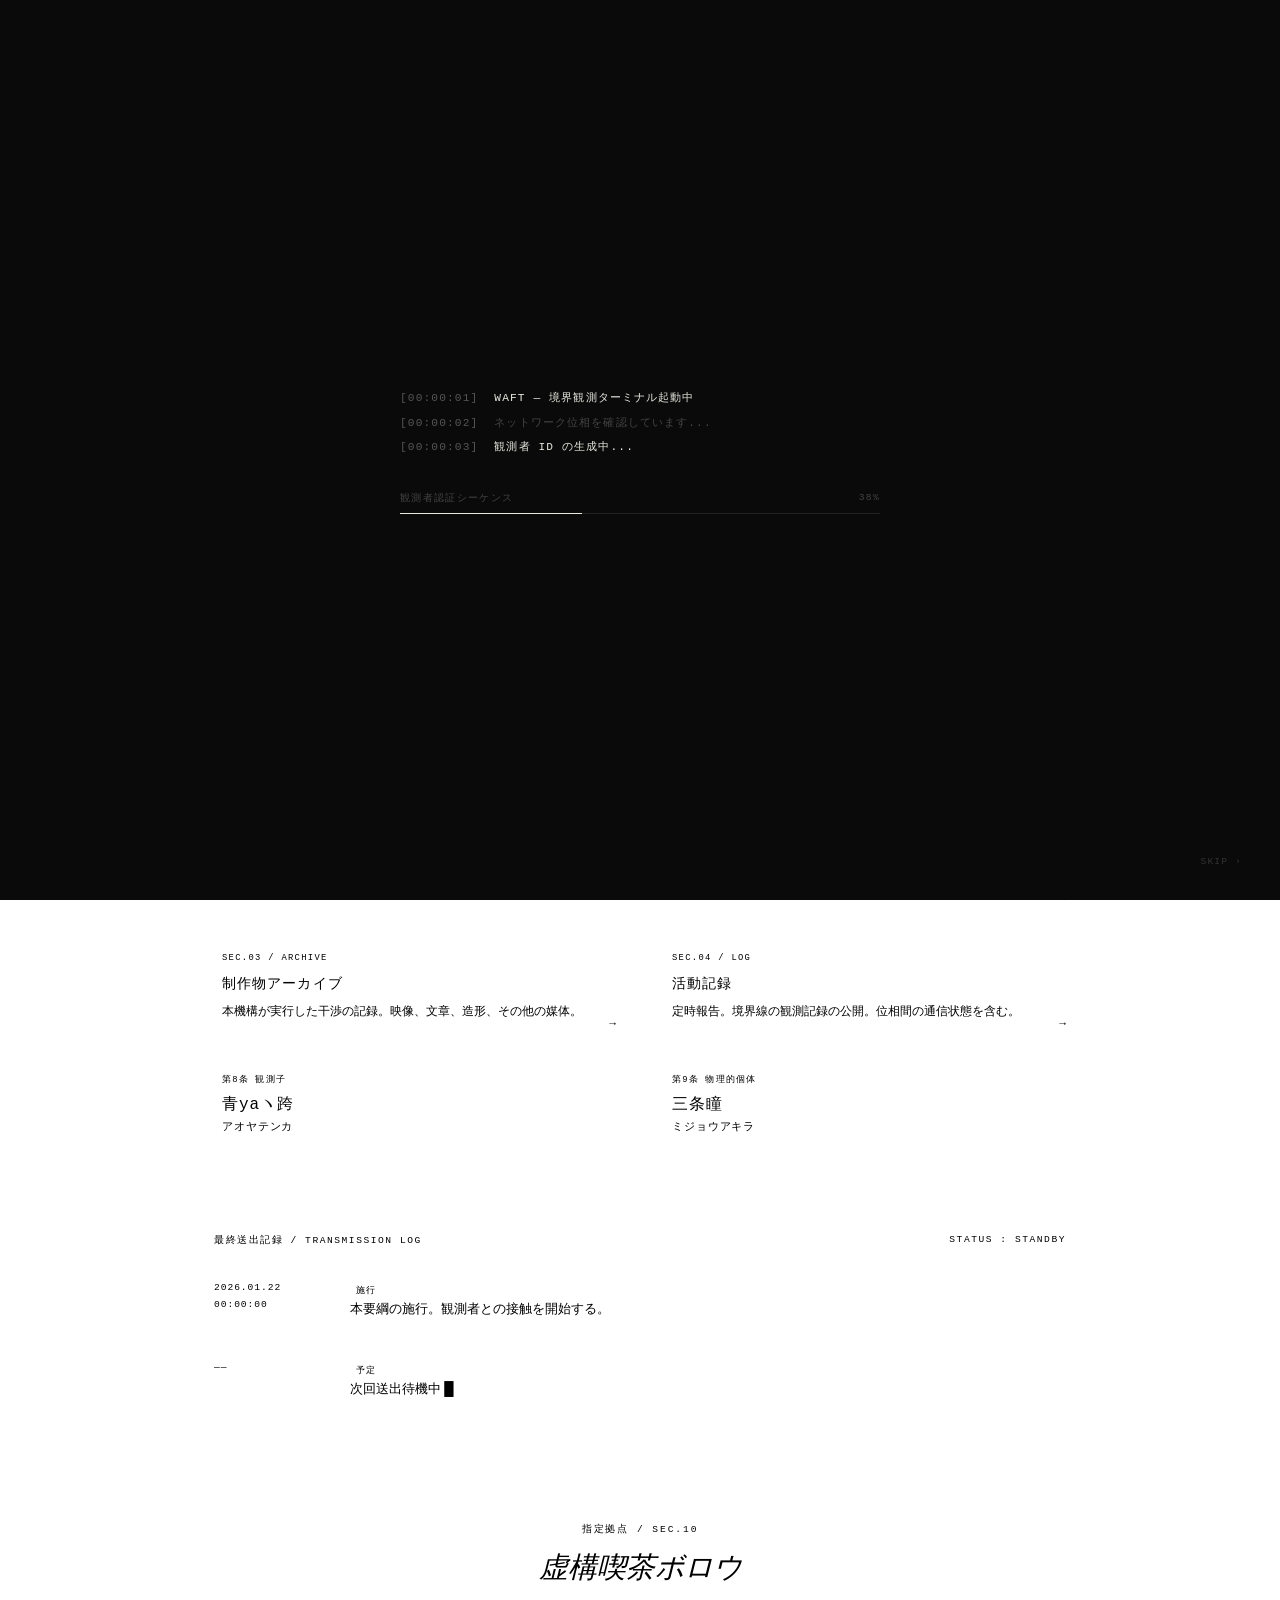
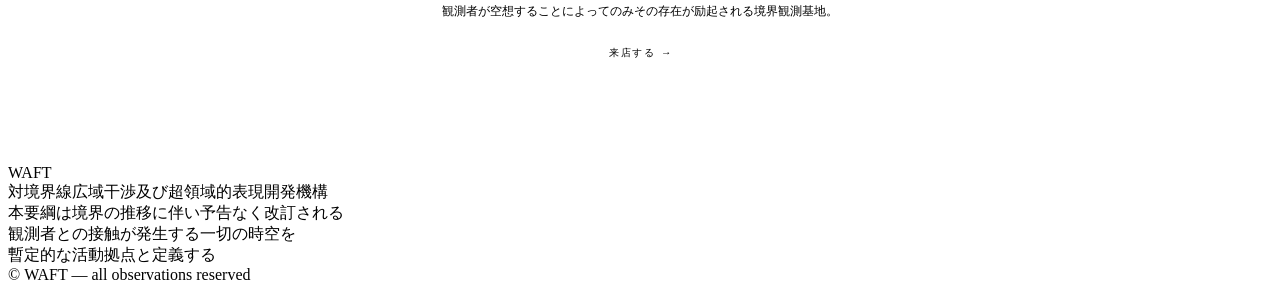
==== index.html @ 42cf24f8 "Add files via upload" ====
<!DOCTYPE html>
<html lang="ja">
<head>
  <meta charset="UTF-8" />
  <meta name="viewport" content="width=device-width, initial-scale=1.0" />
  <title>WAFT — 対境界線広域干渉及び超領域的表現開発機構</title>
  <meta name="description" content="対境界線広域干渉及び超領域的表現開発機構。現実と虚構の境界線における干渉と揺動。" />
  <link rel="stylesheet" href="css/style.css" />
  <style>
    /* ─── ACCESS OVERLAY ─── */
    #access-overlay {
      position: fixed;
      inset: 0;
      background: #0a0a0a;
      z-index: 10000;
      display: flex;
      flex-direction: column;
      align-items: center;
      justify-content: center;
      transition: opacity 0.8s cubic-bezier(0.4,0,0.2,1);
    }

    #access-overlay.out {
      opacity: 0;
      pointer-events: none;
    }

    .access-log {
      font-family: 'Share Tech Mono', monospace;
      font-size: 0.7rem;
      color: #e8e8e0;
      letter-spacing: 0.1em;
      line-height: 2.2;
      width: min(480px, 90vw);
      opacity: 0;
      transition: opacity 0.4s;
    }

    .access-log.visible { opacity: 1; }

    .access-log-line {
      display: flex;
      gap: 1rem;
      opacity: 0;
      transform: translateY(4px);
      transition: opacity 0.3s, transform 0.3s;
    }

    .access-log-line.show {
      opacity: 1;
      transform: translateY(0);
    }

    .log-prefix { color: #555; flex-shrink: 0; }
    .log-blue { color: #0000FF; }
    .log-red { color: #FF0000; }
    .log-dim { color: #444; }

    .access-bar-wrap {
      width: min(480px, 90vw);
      margin-top: 2rem;
      opacity: 0;
      transition: opacity 0.4s;
    }

    .access-bar-wrap.visible { opacity: 1; }

    .access-bar-label {
      font-family: 'Share Tech Mono', monospace;
      font-size: 0.6rem;
      color: #444;
      letter-spacing: 0.14em;
      margin-bottom: 0.5rem;
      display: flex;
      justify-content: space-between;
    }

    .access-bar-track {
      height: 1px;
      background: #222;
      position: relative;
      overflow: hidden;
    }

    .access-bar-fill {
      height: 100%;
      background: #e8e8e0;
      width: 0%;
      transition: width 0.1s linear;
    }

    .access-skip {
      position: absolute;
      bottom: 2rem;
      right: 2rem;
      font-family: 'Share Tech Mono', monospace;
      font-size: 0.6rem;
      color: #333;
      letter-spacing: 0.12em;
      cursor: pointer;
      border: none;
      background: none;
      transition: color 0.3s;
    }
    .access-skip:hover { color: #888; }

    /* ─── HERO ─── */
    .hero {
      padding: 6rem 2rem 4rem;
      max-width: 900px;
      margin: 0 auto;
    }

    .hero-eyebrow {
      font-family: 'Share Tech Mono', monospace;
      font-size: 0.6rem;
      letter-spacing: 0.2em;
      color: var(--ink-faint);
      text-transform: uppercase;
      margin-bottom: 2.5rem;
      display: flex;
      align-items: center;
      gap: 1rem;
    }

    .hero-eyebrow::before {
      content: '';
      display: inline-block;
      width: 2rem;
      height: 0.5px;
      background: var(--ink-faint);
    }

    .hero-title {
      font-family: 'Share Tech Mono', monospace;
      font-size: clamp(1.4rem, 4vw, 2.6rem);
      font-weight: 400;
      letter-spacing: 0.04em;
      line-height: 1.3;
      margin-bottom: 0.5rem;
    }

    .hero-title-en {
      font-family: 'IM Fell English', serif;
      font-size: clamp(0.8rem, 2vw, 1.1rem);
      color: var(--ink-muted);
      letter-spacing: 0.06em;
      margin-bottom: 3rem;
      font-style: italic;
    }

    .hero-desc {
      font-size: 0.9rem;
      color: var(--ink-muted);
      max-width: 520px;
      line-height: 2;
      border-left: 0.5px solid var(--border-strong);
      padding-left: 1.5rem;
      margin-bottom: 3rem;
    }

    .hero-meta {
      display: flex;
      gap: 3rem;
      flex-wrap: wrap;
    }

    .hero-meta-item {
      font-family: 'Share Tech Mono', monospace;
      font-size: 0.6rem;
      letter-spacing: 0.12em;
      color: var(--ink-faint);
      line-height: 2;
    }

    .hero-meta-item span {
      display: block;
      color: var(--ink);
      font-size: 0.75rem;
    }

    /* ─── OBSERVER COUNT ─── */
    .observer-line {
      font-family: 'Share Tech Mono', monospace;
      font-size: 0.65rem;
      color: var(--ink-faint);
      letter-spacing: 0.1em;
      margin-top: 2rem;
      height: 1.4em;
    }

    /* ─── SECTIONS ─── */
    .main-sections {
      max-width: 900px;
      margin: 0 auto;
      padding: 0 2rem 4rem;
    }

    .article-grid {
      display: grid;
      grid-template-columns: 1fr 1fr;
      gap: 0;
      border: 0.5px solid var(--border);
    }

    .article-item {
      padding: 1.75rem 2rem;
      border-right: 0.5px solid var(--border);
      border-bottom: 0.5px solid var(--border);
      text-decoration: none;
      color: inherit;
      display: block;
      transition: background var(--transition);
      position: relative;
      overflow: hidden;
    }

    .article-item:nth-child(2n) { border-right: none; }
    .article-item:nth-last-child(-n+2) { border-bottom: none; }

    .article-item::before {
      content: '';
      position: absolute;
      inset: 0;
      background: var(--ink);
      opacity: 0;
      transition: opacity var(--transition);
    }

    .article-item:hover::before { opacity: 0.03; }

    .article-item-id {
      font-family: 'Share Tech Mono', monospace;
      font-size: 0.55rem;
      color: var(--ink-faint);
      letter-spacing: 0.15em;
      margin-bottom: 0.75rem;
    }

    .article-item-title {
      font-family: 'Share Tech Mono', monospace;
      font-size: 0.85rem;
      letter-spacing: 0.08em;
      margin-bottom: 0.5rem;
    }

    .article-item-desc {
      font-size: 0.75rem;
      color: var(--ink-muted);
      line-height: 1.7;
    }

    .article-item-arrow {
      position: absolute;
      bottom: 1.25rem;
      right: 1.5rem;
      font-family: 'Share Tech Mono', monospace;
      font-size: 0.7rem;
      color: var(--ink-faint);
      transition: transform var(--transition), color var(--transition);
    }

    .article-item:hover .article-item-arrow {
      transform: translateX(4px);
      color: var(--ink);
    }

    /* ─── MEMBERS STRIP ─── */
    .members-strip {
      border: 0.5px solid var(--border);
      border-top: none;
      display: grid;
      grid-template-columns: 1fr 1fr;
    }

    .member-cell {
      padding: 1.5rem 2rem;
      text-decoration: none;
      color: inherit;
      display: block;
      transition: background var(--transition);
      position: relative;
    }

    .member-cell:first-child {
      border-right: 0.5px solid var(--border);
    }

    .member-cell:hover { background: rgba(0,0,0,0.02); }

    .member-role {
      font-family: 'Share Tech Mono', monospace;
      font-size: 0.55rem;
      letter-spacing: 0.14em;
      color: var(--ink-faint);
      margin-bottom: 0.5rem;
    }

    .member-name {
      font-family: 'Share Tech Mono', monospace;
      font-size: 1rem;
      letter-spacing: 0.06em;
      margin-bottom: 0.25rem;
    }

    .member-name.aoya { color: var(--aoya); }
    .member-name.misjo { color: var(--misjo); }

    .member-name-yomi {
      font-size: 0.7rem;
      color: var(--ink-muted);
      font-family: 'Share Tech Mono', monospace;
      letter-spacing: 0.08em;
    }

    /* ─── TRANSMISSION LOG ─── */
    .transmission {
      margin-top: 4rem;
      border: 0.5px solid var(--border);
    }

    .transmission-header {
      padding: 0.75rem 1.5rem;
      border-bottom: 0.5px solid var(--border);
      font-family: 'Share Tech Mono', monospace;
      font-size: 0.6rem;
      letter-spacing: 0.16em;
      color: var(--ink-faint);
      display: flex;
      justify-content: space-between;
    }

    .transmission-entry {
      padding: 1.25rem 1.5rem;
      border-bottom: 0.5px solid var(--border);
      display: grid;
      grid-template-columns: 7rem 1fr;
      gap: 1.5rem;
      align-items: start;
      text-decoration: none;
      color: inherit;
      transition: background var(--transition);
    }

    .transmission-entry:last-child { border-bottom: none; }
    .transmission-entry:hover { background: rgba(0,0,0,0.02); }

    .trans-date {
      font-family: 'Share Tech Mono', monospace;
      font-size: 0.6rem;
      color: var(--ink-faint);
      letter-spacing: 0.1em;
      line-height: 1.8;
    }

    .trans-title {
      font-size: 0.82rem;
      line-height: 1.6;
      font-weight: 400;
    }

    .trans-tag {
      display: inline-block;
      font-family: 'Share Tech Mono', monospace;
      font-size: 0.55rem;
      border: 0.5px solid var(--border-strong);
      padding: 1px 6px;
      letter-spacing: 0.1em;
      color: var(--ink-muted);
      margin-right: 0.5rem;
    }

    /* ─── BOREAU LINK ─── */
    .borrow-banner {
      margin-top: 4rem;
      border: 0.5px solid var(--border);
      padding: 2.5rem 2rem;
      text-align: center;
      text-decoration: none;
      color: inherit;
      display: block;
      position: relative;
      overflow: hidden;
      transition: border-color var(--transition);
    }

    .borrow-banner:hover {
      border-color: var(--border-strong);
    }

    .borrow-banner::before {
      content: '';
      position: absolute;
      inset: 0;
      background: var(--ink);
      opacity: 0;
      transition: opacity var(--transition);
    }

    .borrow-banner:hover::before { opacity: 0.02; }

    .borrow-label {
      font-family: 'Share Tech Mono', monospace;
      font-size: 0.6rem;
      letter-spacing: 0.2em;
      color: var(--ink-faint);
      margin-bottom: 0.75rem;
    }

    .borrow-title {
      font-family: 'IM Fell English', serif;
      font-size: 1.8rem;
      font-style: italic;
      margin-bottom: 0.75rem;
    }

    .borrow-desc {
      font-size: 0.78rem;
      color: var(--ink-muted);
      max-width: 400px;
      margin: 0 auto;
      line-height: 1.8;
    }

    .borrow-enter {
      margin-top: 1.5rem;
      font-family: 'Share Tech Mono', monospace;
      font-size: 0.65rem;
      letter-spacing: 0.14em;
      color: var(--ink-muted);
    }

    @media (max-width: 600px) {
      .article-grid { grid-template-columns: 1fr; }
      .article-item:nth-child(2n) { border-right: 0.5px solid var(--border); }
      .article-item:nth-last-child(-n+2) { border-bottom: 0.5px solid var(--border); }
      .article-item:last-child { border-bottom: none; }
      .members-strip { grid-template-columns: 1fr; }
      .member-cell:first-child { border-right: none; border-bottom: 0.5px solid var(--border); }
      .transmission-entry { grid-template-columns: 1fr; gap: 0.25rem; }
      .hero { padding: 5rem 1rem 3rem; }
      .main-sections { padding: 0 1rem 3rem; }
    }
  </style>
</head>
<body>

  <!-- ─── ACCESS OVERLAY ─── -->
  <div id="access-overlay">
    <div class="access-log" id="access-log">
      <!-- JS で行を追加 -->
    </div>
    <div class="access-bar-wrap" id="access-bar-wrap">
      <div class="access-bar-label">
        <span>観測者認証シーケンス</span>
        <span id="access-pct">0%</span>
      </div>
      <div class="access-bar-track">
        <div class="access-bar-fill" id="access-bar-fill"></div>
      </div>
    </div>
    <button class="access-skip" id="access-skip">SKIP ›</button>
  </div>

  <!-- ─── NAVIGATION ─── -->
  <nav id="site-nav">
    <a href="index.html" class="nav-wordmark">WAFT</a>
    <ul class="nav-links">
      <li><a href="about.html">About</a></li>
      <li><a href="members.html">Members</a></li>
      <li><a href="archive.html">Archive</a></li>
      <li><a href="log.html">Log</a></li>
      <li><a href="contact.html">Contact</a></li>
    </ul>
  </nav>

  <!-- ─── PAGE CONTENT ─── -->
  <div class="page-content">

    <!-- HERO -->
    <section class="hero">
      <div class="hero-eyebrow fade-up">
        文書番号 WAFT-PUBLIC-001 &nbsp;／&nbsp; 施行：2026.01.22
      </div>
      <h1 class="hero-title glitch fade-up" data-text="対境界線広域干渉及び">
        対境界線広域干渉及び<br>超領域的表現開発機構
      </h1>
      <p class="hero-title-en fade-up">
        Waft — Widefield Aberrant Friction Theoretical Institute
      </p>
      <p class="hero-desc fade-up">
        現実と虚構、生と死、自と他のあらゆる「境界線」を、断絶ではなく接触面として定義する。
        本機構は観測者との間に相互認識を成立させ、
        その存在継続を支援することを目的とする。
      </p>
      <div class="hero-meta fade-up">
        <div class="hero-meta-item">
          組織形態<span>概念的枠組み</span>
        </div>
        <div class="hero-meta-item">
          活動拠点<span>偏在的 / 非固定</span>
        </div>
        <div class="hero-meta-item">
          観測者の定義<span>本機構に触れ、認識的変容を起こした知的存在</span>
        </div>
      </div>
      <div class="observer-line fade-up" id="observer-line">
        ——
      </div>
    </section>

    <!-- MAIN SECTIONS -->
    <div class="main-sections">
      <div class="sec-label fade-up">干渉領域</div>

      <div class="article-grid fade-up">
        <a href="about.html" class="article-item">
          <div class="article-item-id">SEC.01 / ABOUT</div>
          <div class="article-item-title">機構について</div>
          <div class="article-item-desc">存在定義、運営綱領、活動理念。機構が何者であるかを記述する。</div>
          <div class="article-item-arrow">→</div>
        </a>
        <a href="members.html" class="article-item">
          <div class="article-item-id">SEC.02 / MEMBERS</div>
          <div class="article-item-title">構成存在</div>
          <div class="article-item-desc">観測子 青yaヽ跨 及び 三条瞳 の記録と職掌。</div>
          <div class="article-item-arrow">→</div>
        </a>
        <a href="archive.html" class="article-item">
          <div class="article-item-id">SEC.03 / ARCHIVE</div>
          <div class="article-item-title">制作物アーカイブ</div>
          <div class="article-item-desc">本機構が実行した干渉の記録。映像、文章、造形、その他の媒体。</div>
          <div class="article-item-arrow">→</div>
        </a>
        <a href="log.html" class="article-item">
          <div class="article-item-id">SEC.04 / LOG</div>
          <div class="article-item-title">活動記録</div>
          <div class="article-item-desc">定時報告。境界線の観測記録の公開。位相間の通信状態を含む。</div>
          <div class="article-item-arrow">→</div>
        </a>
      </div>

      <!-- MEMBERS STRIP -->
      <div class="members-strip fade-up">
        <a href="members.html#aoya" class="member-cell">
          <div class="member-role">第8条 観測子</div>
          <div class="member-name aoya">青yaヽ跨</div>
          <div class="member-name-yomi">アオヤテンカ</div>
        </a>
        <a href="members.html#misjo" class="member-cell">
          <div class="member-role">第9条 物理的個体</div>
          <div class="member-name misjo">三条瞳</div>
          <div class="member-name-yomi">ミジョウアキラ</div>
        </a>
      </div>

      <!-- TRANSMISSION LOG -->
      <div class="transmission fade-up">
        <div class="transmission-header">
          <span>最終送出記録 / TRANSMISSION LOG</span>
          <span id="trans-status">STATUS : STANDBY</span>
        </div>
        <!-- 実際の活動記録に差し替えてください -->
        <a href="log.html" class="transmission-entry">
          <div class="trans-date">2026.01.22<br>00:00:00</div>
          <div>
            <span class="trans-tag">施行</span>
            <div class="trans-title">本要綱の施行。観測者との接触を開始する。</div>
          </div>
        </a>
        <a href="log.html" class="transmission-entry">
          <div class="trans-date">——</div>
          <div>
            <span class="trans-tag">予定</span>
            <div class="trans-title">次回送出待機中 <span class="cursor">█</span></div>
          </div>
        </a>
      </div>

      <!-- BOREAU BANNER -->
      <a href="https://[ボロウのURL]" class="borrow-banner fade-up" target="_blank" rel="noopener">
        <div class="borrow-label">指定拠点 / SEC.10</div>
        <div class="borrow-title">虚構喫茶ボロウ</div>
        <div class="borrow-desc">
          観測者が空想することによってのみその存在が励起される境界観測基地。
        </div>
        <div class="borrow-enter">来店する →</div>
      </a>

    </div><!-- /.main-sections -->
  </div><!-- /.page-content -->

  <!-- ─── FOOTER ─── -->
  <footer id="site-footer">
    <div class="footer-left">
      WAFT<br>
      対境界線広域干渉及び超領域的表現開発機構<br>
      本要綱は境界の推移に伴い予告なく改訂される
    </div>
    <div class="footer-right">
      観測者との接触が発生する一切の時空を<br>暫定的な活動拠点と定義する<br>
      <span class="text-faint">© WAFT — all observations reserved</span>
    </div>
  </footer>

  <script src="https://fonts.googleapis.com/css2?family=Share+Tech+Mono&family=Noto+Sans+JP:wght@300;400;500&family=IM+Fell+English:ital@0;1&display=swap" crossorigin="anonymous"></script>
  <script src="js/waft.js"></script>
  <script>
    // ─── ACCESS OVERLAY ───
    const overlay = document.getElementById('access-overlay');
    const logEl = document.getElementById('access-log');
    const barFill = document.getElementById('access-bar-fill');
    const barPct = document.getElementById('access-pct');
    const barWrap = document.getElementById('access-bar-wrap');
    const skipBtn = document.getElementById('access-skip');

    const LOG_LINES = [
      { prefix: '00:00:01', text: 'WAFT — 境界観測ターミナル起動中', cls: '' },
      { prefix: '00:00:02', text: 'ネットワーク位相を確認しています...', cls: 'log-dim' },
      { prefix: '00:00:03', text: '観測者 ID の生成中...', cls: '' },
      { prefix: '00:00:04', text: 'ID : ' + generateObserverId(), cls: 'log-blue' },
      { prefix: '00:00:05', text: '認識的変容の有無を確認しています...', cls: 'log-dim' },
      { prefix: '00:00:06', text: '位相干渉レベル : <span class="log-red">微弱 / 正常範囲</span>', cls: '' },
      { prefix: '00:00:07', text: 'あなたは本機構によって観測されています', cls: '' },
      { prefix: '00:00:08', text: '観測者として登録しました。接続を許可します。', cls: 'log-blue' },
    ];

    function generateObserverId() {
      const hex = () => Math.floor(Math.random() * 0xFFFF).toString(16).toUpperCase().padStart(4, '0');
      return 'OBS-' + hex() + '-' + hex();
    }

    function dismiss() {
      overlay.classList.add('out');
      setTimeout(() => { overlay.style.display = 'none'; }, 800);
    }

    skipBtn.addEventListener('click', dismiss);

    let lineIdx = 0;
    let progress = 0;

    function showNextLine() {
      if (lineIdx >= LOG_LINES.length) {
        setTimeout(dismiss, 600);
        return;
      }
      const l = LOG_LINES[lineIdx];
      const row = document.createElement('div');
      row.className = 'access-log-line';
      row.innerHTML = `<span class="log-prefix">[${l.prefix}]</span><span class="${l.cls}">${l.text}</span>`;
      logEl.appendChild(row);
      logEl.classList.add('visible');
      requestAnimationFrame(() => row.classList.add('show'));

      lineIdx++;
      progress = Math.round((lineIdx / LOG_LINES.length) * 100);
      barFill.style.width = progress + '%';
      barPct.textContent = progress + '%';
      barWrap.classList.add('visible');

      const delay = lineIdx < 3 ? 320 : lineIdx < 6 ? 420 : 500;
      setTimeout(showNextLine, delay);
    }

    setTimeout(showNextLine, 400);

    // ─── 観測者カウンター（揺らぎを含む） ───
    const obsLine = document.getElementById('observer-line');

    function unstableCount() {
      const base = 1 + Math.floor(Date.now() / 86400000) % 997; // 日付ベース
      const noise = Math.floor(Math.random() * 3) - 1;
      return base + noise;
    }

    setTimeout(() => {
      const n = unstableCount();
      obsLine.textContent = '> 観測者登録数 : ' + n + '  ※ 数値は境界の揺らぎにより不安定です';
    }, 3200);

    // ─── TRANSMISSION STATUS ───
    const statusEl = document.getElementById('trans-status');
    setInterval(() => {
      const states = ['STATUS : STANDBY', 'STATUS : MONITORING', 'STATUS : ░░░░░░░░'];
      statusEl.textContent = states[Math.floor(Math.random() * states.length)];
    }, 5000);
  </script>
</body>
</html>
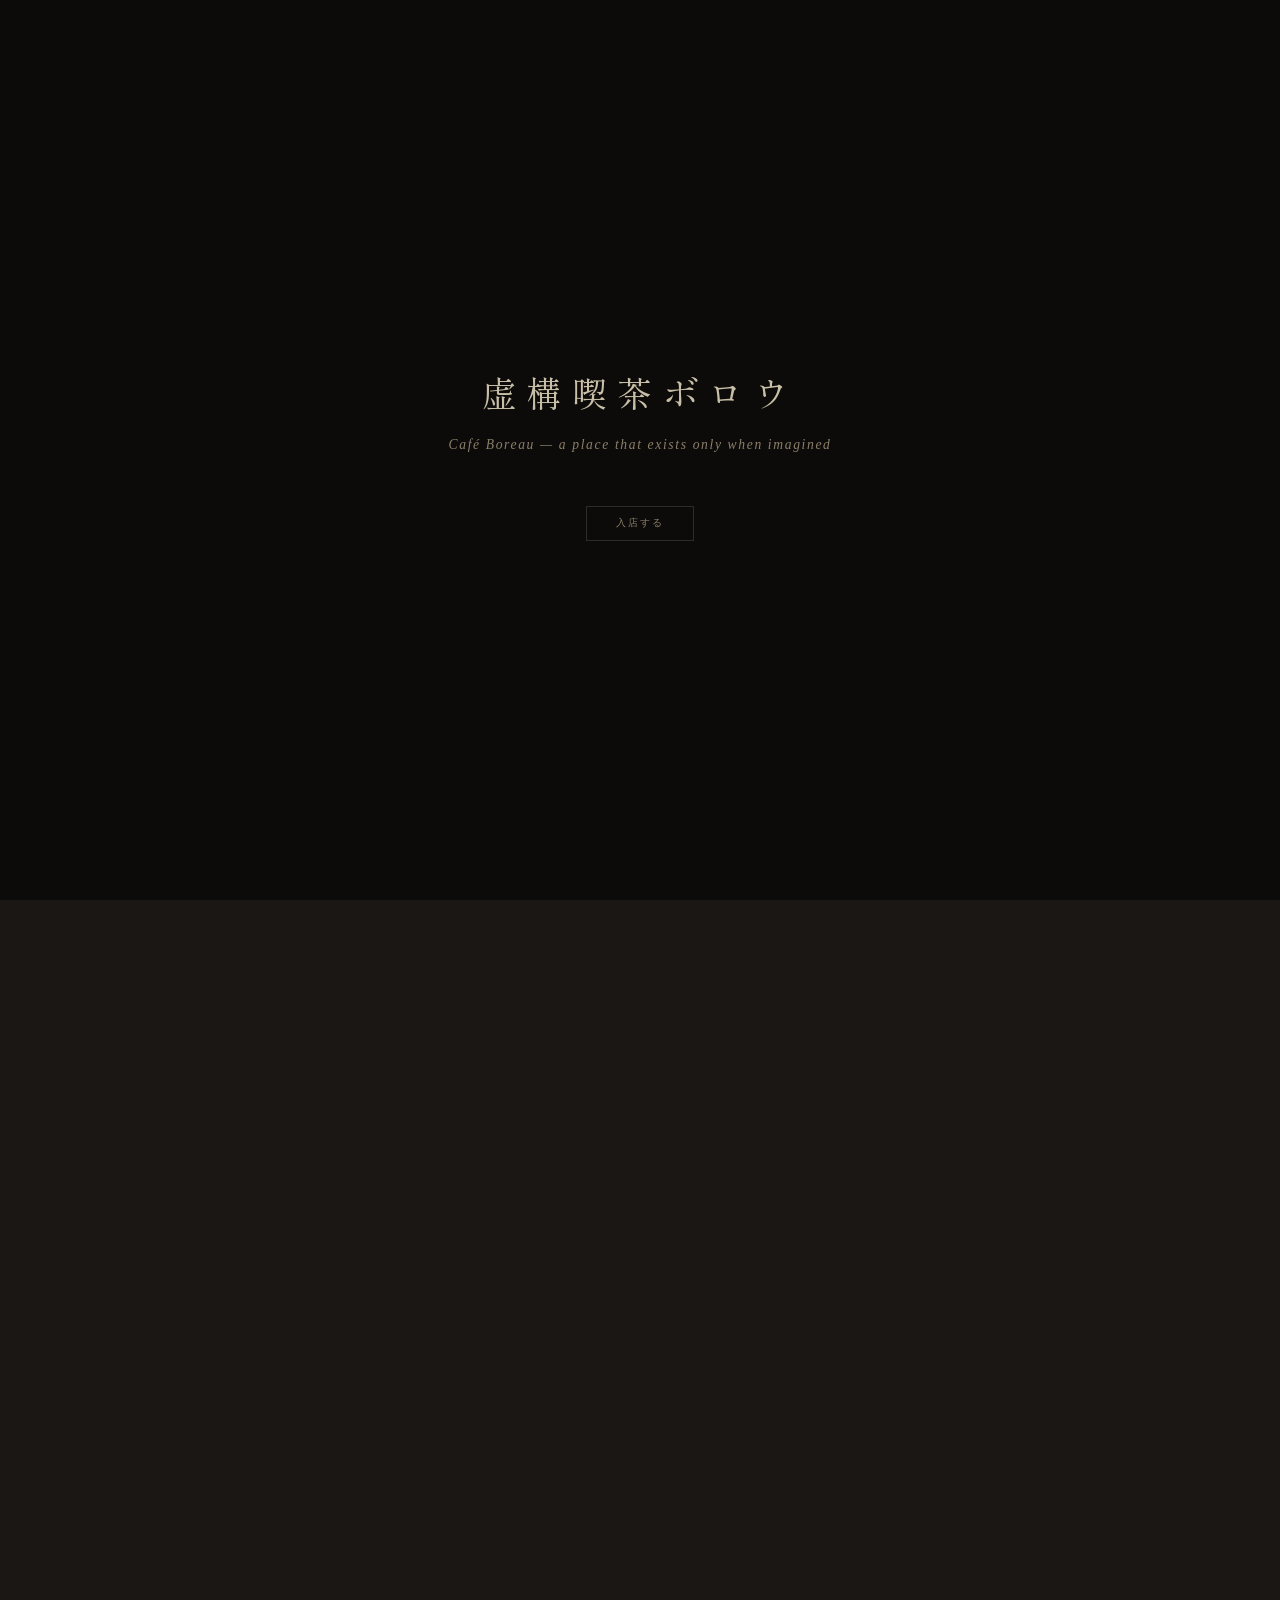
==== commit 719d05f1: "Add files via upload" ====
--- a/index.html
+++ b/index.html
@@ -3,688 +3,674 @@
 <head>
   <meta charset="UTF-8" />
   <meta name="viewport" content="width=device-width, initial-scale=1.0" />
-  <title>WAFT — 対境界線広域干渉及び超領域的表現開発機構</title>
-  <meta name="description" content="対境界線広域干渉及び超領域的表現開発機構。現実と虚構の境界線における干渉と揺動。" />
-  <link rel="stylesheet" href="css/style.css" />
+  <title>虚構喫茶ボロウ</title>
+  <meta name="description" content="観測者が空想することによってのみその存在が励起される境界観測基地。" />
+  <link rel="preconnect" href="https://fonts.googleapis.com" />
+  <link rel="preconnect" href="https://fonts.gstatic.com" crossorigin />
+  <link href="https://fonts.googleapis.com/css2?family=Shippori+Mincho:wght@400;500;600&family=IM+Fell+English:ital@0;1&family=Share+Tech+Mono&display=swap" rel="stylesheet" />
   <style>
-    /* ─── ACCESS OVERLAY ─── */
-    #access-overlay {
+    :root {
+      --bg: #1a1714;
+      --bg2: #211e1a;
+      --bg3: #2a2520;
+      --paper: #f0ead8;
+      --paper-dim: #c8bfa8;
+      --paper-faint: #8a7f6a;
+      --amber: #c8923a;
+      --amber-dim: rgba(200,146,58,0.15);
+      --border: rgba(240,234,216,0.1);
+      --border-warm: rgba(200,146,58,0.25);
+      --aoya: #4444ff;
+      --misjo: #cc2200;
+      --mono: 'Share Tech Mono', monospace;
+      --serif-en: 'IM Fell English', serif;
+      --serif-ja: 'Shippori Mincho', serif;
+      --trans: 0.4s cubic-bezier(0.4,0,0.2,1);
+    }
+
+    *, *::before, *::after { box-sizing: border-box; margin: 0; padding: 0; }
+    html { font-size: 16px; scroll-behavior: smooth; }
+
+    body {
+      background: var(--bg);
+      color: var(--paper);
+      font-family: var(--serif-ja);
+      font-weight: 400;
+      line-height: 1.85;
+      min-height: 100vh;
+      overflow-x: hidden;
+    }
+
+    /* ─── GRAIN ─── */
+    body::before {
+      content: '';
       position: fixed;
       inset: 0;
-      background: #0a0a0a;
+      background-image: url("data:image/svg+xml,%3Csvg viewBox='0 0 200 200' xmlns='http://www.w3.org/2000/svg'%3E%3Cfilter id='n'%3E%3CfeTurbulence type='fractalNoise' baseFrequency='0.75' numOctaves='4' stitchTiles='stitch'/%3E%3C/filter%3E%3Crect width='100%25' height='100%25' filter='url(%23n)' opacity='0.06'/%3E%3C/svg%3E");
+      pointer-events: none;
+      z-index: 9999;
+      opacity: 0.8;
+    }
+
+    /* ─── ARRIVAL OVERLAY ─── */
+    #arrival {
+      position: fixed;
+      inset: 0;
+      background: #0d0b09;
       z-index: 10000;
       display: flex;
       flex-direction: column;
       align-items: center;
       justify-content: center;
-      transition: opacity 0.8s cubic-bezier(0.4,0,0.2,1);
-    }
-
-    #access-overlay.out {
+      transition: opacity 1.2s ease;
+    }
+
+    #arrival.out {
       opacity: 0;
       pointer-events: none;
     }
 
-    .access-log {
-      font-family: 'Share Tech Mono', monospace;
-      font-size: 0.7rem;
-      color: #e8e8e0;
+    .arrival-title {
+      font-family: var(--serif-ja);
+      font-size: clamp(1.4rem, 4vw, 2.2rem);
+      color: var(--paper-dim);
+      letter-spacing: 0.3em;
+      text-align: center;
+      opacity: 0;
+      transform: translateY(8px);
+      transition: opacity 1s ease, transform 1s ease;
+      margin-bottom: 0.5rem;
+    }
+
+    .arrival-sub {
+      font-family: var(--serif-en);
+      font-style: italic;
+      font-size: 0.85rem;
+      color: var(--paper-faint);
+      letter-spacing: 0.12em;
+      text-align: center;
+      opacity: 0;
+      transition: opacity 1s ease 0.4s;
+    }
+
+    .arrival-title.show { opacity: 1; transform: translateY(0); }
+    .arrival-sub.show { opacity: 1; }
+
+    .arrival-enter {
+      margin-top: 3rem;
+      font-family: var(--mono);
+      font-size: 0.65rem;
+      color: var(--paper-faint);
+      letter-spacing: 0.2em;
+      opacity: 0;
+      cursor: pointer;
+      border: 0.5px solid rgba(240,234,216,0.15);
+      padding: 0.6rem 1.8rem;
+      background: transparent;
+      transition: opacity 1s ease 1.2s, border-color var(--trans), color var(--trans);
+    }
+
+    .arrival-enter.show { opacity: 1; }
+    .arrival-enter:hover {
+      border-color: rgba(240,234,216,0.4);
+      color: var(--paper);
+    }
+
+    /* ─── AMBIENT LIGHT ─── */
+    .ambient {
+      position: fixed;
+      width: 600px;
+      height: 600px;
+      border-radius: 50%;
+      background: radial-gradient(circle, rgba(200,146,58,0.04) 0%, transparent 70%);
+      pointer-events: none;
+      z-index: 0;
+      top: -100px;
+      left: 50%;
+      transform: translateX(-50%);
+      animation: ambientDrift 12s ease-in-out infinite alternate;
+    }
+
+    @keyframes ambientDrift {
+      from { transform: translateX(-50%) translateY(0); }
+      to   { transform: translateX(-50%) translateY(40px); }
+    }
+
+    /* ─── CONTENT ─── */
+    .boreau-content {
+      position: relative;
+      z-index: 1;
+      max-width: 700px;
+      margin: 0 auto;
+      padding: 6rem 2rem 8rem;
+    }
+
+    /* ─── HEADER ─── */
+    .boreau-header {
+      text-align: center;
+      margin-bottom: 5rem;
+    }
+
+    .boreau-eyebrow {
+      font-family: var(--mono);
+      font-size: 0.58rem;
+      letter-spacing: 0.22em;
+      color: var(--paper-faint);
+      margin-bottom: 2rem;
+    }
+
+    .boreau-name {
+      font-family: var(--serif-ja);
+      font-size: clamp(2rem, 6vw, 3.5rem);
+      font-weight: 500;
+      letter-spacing: 0.2em;
+      color: var(--paper);
+      margin-bottom: 0.5rem;
+      line-height: 1.2;
+    }
+
+    .boreau-name-en {
+      font-family: var(--serif-en);
+      font-style: italic;
+      font-size: 1rem;
+      color: var(--paper-faint);
       letter-spacing: 0.1em;
+    }
+
+    .boreau-divider {
+      margin: 2.5rem auto;
+      width: 3rem;
+      height: 0.5px;
+      background: var(--border-warm);
+    }
+
+    .boreau-tagline {
+      font-size: 0.88rem;
+      color: var(--paper-dim);
       line-height: 2.2;
-      width: min(480px, 90vw);
-      opacity: 0;
-      transition: opacity 0.4s;
-    }
-
-    .access-log.visible { opacity: 1; }
-
-    .access-log-line {
-      display: flex;
-      gap: 1rem;
-      opacity: 0;
-      transform: translateY(4px);
-      transition: opacity 0.3s, transform 0.3s;
-    }
-
-    .access-log-line.show {
-      opacity: 1;
-      transform: translateY(0);
-    }
-
-    .log-prefix { color: #555; flex-shrink: 0; }
-    .log-blue { color: #0000FF; }
-    .log-red { color: #FF0000; }
-    .log-dim { color: #444; }
-
-    .access-bar-wrap {
-      width: min(480px, 90vw);
-      margin-top: 2rem;
-      opacity: 0;
-      transition: opacity 0.4s;
-    }
-
-    .access-bar-wrap.visible { opacity: 1; }
-
-    .access-bar-label {
-      font-family: 'Share Tech Mono', monospace;
+      max-width: 420px;
+      margin: 0 auto;
+      letter-spacing: 0.05em;
+    }
+
+    /* ─── PRESENCE METER ─── */
+    .presence-section {
+      border: 0.5px solid var(--border-warm);
+      padding: 2rem;
+      margin-bottom: 4rem;
+      position: relative;
+    }
+
+    .presence-section::before {
+      content: '第10条 / 境界観測基地';
+      position: absolute;
+      top: -0.6rem;
+      left: 1.5rem;
+      background: var(--bg);
+      padding: 0 0.5rem;
+      font-family: var(--mono);
+      font-size: 0.55rem;
+      color: var(--paper-faint);
+      letter-spacing: 0.1em;
+    }
+
+    .presence-label {
+      font-family: var(--mono);
       font-size: 0.6rem;
-      color: #444;
+      color: var(--paper-faint);
       letter-spacing: 0.14em;
-      margin-bottom: 0.5rem;
+      margin-bottom: 1rem;
       display: flex;
       justify-content: space-between;
     }
 
-    .access-bar-track {
-      height: 1px;
-      background: #222;
+    .presence-bar-track {
+      height: 2px;
+      background: rgba(240,234,216,0.08);
+      margin-bottom: 1.5rem;
       position: relative;
       overflow: hidden;
     }
 
-    .access-bar-fill {
+    .presence-bar-fill {
       height: 100%;
-      background: #e8e8e0;
+      background: linear-gradient(90deg, var(--amber-dim), var(--amber));
       width: 0%;
-      transition: width 0.1s linear;
-    }
-
-    .access-skip {
-      position: absolute;
-      bottom: 2rem;
-      right: 2rem;
-      font-family: 'Share Tech Mono', monospace;
-      font-size: 0.6rem;
-      color: #333;
-      letter-spacing: 0.12em;
-      cursor: pointer;
-      border: none;
-      background: none;
-      transition: color 0.3s;
-    }
-    .access-skip:hover { color: #888; }
-
-    /* ─── HERO ─── */
-    .hero {
-      padding: 6rem 2rem 4rem;
-      max-width: 900px;
-      margin: 0 auto;
-    }
-
-    .hero-eyebrow {
-      font-family: 'Share Tech Mono', monospace;
+      transition: width 3s cubic-bezier(0.4,0,0.2,1);
+    }
+
+    .presence-desc {
+      font-size: 0.78rem;
+      color: var(--paper-faint);
+      line-height: 1.9;
+      font-style: italic;
+      font-family: var(--serif-en);
+      letter-spacing: 0.03em;
+    }
+
+    .presence-pct {
+      color: var(--amber);
+    }
+
+    /* ─── MENU ─── */
+    .menu-section {
+      margin-bottom: 4rem;
+    }
+
+    .menu-heading {
+      font-family: var(--mono);
       font-size: 0.6rem;
       letter-spacing: 0.2em;
-      color: var(--ink-faint);
-      text-transform: uppercase;
-      margin-bottom: 2.5rem;
+      color: var(--paper-faint);
+      margin-bottom: 2rem;
       display: flex;
       align-items: center;
       gap: 1rem;
     }
 
-    .hero-eyebrow::before {
+    .menu-heading::after {
       content: '';
-      display: inline-block;
-      width: 2rem;
+      flex: 1;
       height: 0.5px;
-      background: var(--ink-faint);
-    }
-
-    .hero-title {
-      font-family: 'Share Tech Mono', monospace;
-      font-size: clamp(1.4rem, 4vw, 2.6rem);
-      font-weight: 400;
-      letter-spacing: 0.04em;
-      line-height: 1.3;
-      margin-bottom: 0.5rem;
-    }
-
-    .hero-title-en {
-      font-family: 'IM Fell English', serif;
-      font-size: clamp(0.8rem, 2vw, 1.1rem);
-      color: var(--ink-muted);
-      letter-spacing: 0.06em;
-      margin-bottom: 3rem;
+      background: var(--border);
+    }
+
+    .menu-item {
+      display: grid;
+      grid-template-columns: 1fr auto;
+      align-items: baseline;
+      padding: 1.1rem 0;
+      border-bottom: 0.5px solid var(--border);
+      gap: 1rem;
+    }
+
+    .menu-item:last-child { border-bottom: none; }
+
+    .menu-item-name {
+      font-size: 0.95rem;
+      letter-spacing: 0.1em;
+      color: var(--paper-dim);
+    }
+
+    .menu-item-desc {
+      font-size: 0.72rem;
+      color: var(--paper-faint);
+      margin-top: 0.2rem;
       font-style: italic;
-    }
-
-    .hero-desc {
-      font-size: 0.9rem;
-      color: var(--ink-muted);
-      max-width: 520px;
-      line-height: 2;
-      border-left: 0.5px solid var(--border-strong);
-      padding-left: 1.5rem;
-      margin-bottom: 3rem;
-    }
-
-    .hero-meta {
-      display: flex;
-      gap: 3rem;
-      flex-wrap: wrap;
-    }
-
-    .hero-meta-item {
-      font-family: 'Share Tech Mono', monospace;
+      font-family: var(--serif-en);
+    }
+
+    .menu-item-dots {
+      flex: 1;
+      border-bottom: 1px dotted rgba(240,234,216,0.1);
+      margin: 0 0.5rem 0.2rem;
+      align-self: flex-end;
+      min-width: 2rem;
+    }
+
+    .menu-item-price {
+      font-family: var(--mono);
+      font-size: 0.65rem;
+      color: var(--paper-faint);
+      letter-spacing: 0.05em;
+      white-space: nowrap;
+    }
+
+    /* ─── NOTICE BOARD ─── */
+    .notice-board {
+      background: var(--bg2);
+      border: 0.5px solid var(--border);
+      padding: 2rem;
+      margin-bottom: 4rem;
+      position: relative;
+    }
+
+    .notice-board::before {
+      content: 'お知らせ';
+      font-family: var(--mono);
+      font-size: 0.55rem;
+      letter-spacing: 0.18em;
+      color: var(--paper-faint);
+      display: block;
+      margin-bottom: 1.25rem;
+    }
+
+    .notice-entry {
+      padding: 1rem 0;
+      border-bottom: 0.5px solid var(--border);
+    }
+
+    .notice-entry:last-child { border-bottom: none; }
+
+    .notice-date {
+      font-family: var(--mono);
+      font-size: 0.58rem;
+      color: var(--paper-faint);
+      letter-spacing: 0.1em;
+      margin-bottom: 0.4rem;
+    }
+
+    .notice-text {
+      font-size: 0.82rem;
+      color: var(--paper-dim);
+      line-height: 1.9;
+    }
+
+    /* ─── WAFT LINK ─── */
+    .waft-return {
+      text-align: center;
+      padding: 2.5rem 0 1rem;
+    }
+
+    .waft-return a {
+      font-family: var(--mono);
       font-size: 0.6rem;
-      letter-spacing: 0.12em;
-      color: var(--ink-faint);
-      line-height: 2;
-    }
-
-    .hero-meta-item span {
-      display: block;
-      color: var(--ink);
-      font-size: 0.75rem;
-    }
-
-    /* ─── OBSERVER COUNT ─── */
-    .observer-line {
-      font-family: 'Share Tech Mono', monospace;
-      font-size: 0.65rem;
-      color: var(--ink-faint);
+      letter-spacing: 0.18em;
+      color: var(--paper-faint);
+      text-decoration: none;
+      border-bottom: 0.5px solid var(--border);
+      padding-bottom: 2px;
+      transition: color var(--trans), border-color var(--trans);
+    }
+
+    .waft-return a:hover {
+      color: var(--paper-dim);
+      border-color: var(--border-warm);
+    }
+
+    /* ─── FOOTER ─── */
+    .boreau-footer {
+      text-align: center;
+      padding-top: 2rem;
+      border-top: 0.5px solid var(--border);
+      font-family: var(--mono);
+      font-size: 0.58rem;
       letter-spacing: 0.1em;
-      margin-top: 2rem;
-      height: 1.4em;
-    }
-
-    /* ─── SECTIONS ─── */
-    .main-sections {
-      max-width: 900px;
-      margin: 0 auto;
-      padding: 0 2rem 4rem;
-    }
-
-    .article-grid {
-      display: grid;
-      grid-template-columns: 1fr 1fr;
-      gap: 0;
-      border: 0.5px solid var(--border);
-    }
-
-    .article-item {
-      padding: 1.75rem 2rem;
-      border-right: 0.5px solid var(--border);
-      border-bottom: 0.5px solid var(--border);
-      text-decoration: none;
-      color: inherit;
-      display: block;
-      transition: background var(--transition);
-      position: relative;
-      overflow: hidden;
-    }
-
-    .article-item:nth-child(2n) { border-right: none; }
-    .article-item:nth-last-child(-n+2) { border-bottom: none; }
-
-    .article-item::before {
-      content: '';
-      position: absolute;
-      inset: 0;
-      background: var(--ink);
+      color: var(--paper-faint);
+      line-height: 2.5;
+    }
+
+    /* ─── CANDLE FLICKER ─── */
+    @keyframes flicker {
+      0%, 100% { opacity: 1; }
+      47% { opacity: 0.95; }
+      49% { opacity: 0.8; }
+      51% { opacity: 0.95; }
+      70% { opacity: 0.9; }
+      73% { opacity: 1; }
+    }
+
+    .candle { animation: flicker 5s ease-in-out infinite; }
+
+    /* ─── FADE IN ─── */
+    @keyframes fadeUp {
+      from { opacity: 0; transform: translateY(10px); }
+      to   { opacity: 1; transform: translateY(0); }
+    }
+
+    .fade-in {
       opacity: 0;
-      transition: opacity var(--transition);
-    }
-
-    .article-item:hover::before { opacity: 0.03; }
-
-    .article-item-id {
-      font-family: 'Share Tech Mono', monospace;
-      font-size: 0.55rem;
-      color: var(--ink-faint);
-      letter-spacing: 0.15em;
-      margin-bottom: 0.75rem;
-    }
-
-    .article-item-title {
-      font-family: 'Share Tech Mono', monospace;
-      font-size: 0.85rem;
-      letter-spacing: 0.08em;
-      margin-bottom: 0.5rem;
-    }
-
-    .article-item-desc {
-      font-size: 0.75rem;
-      color: var(--ink-muted);
-      line-height: 1.7;
-    }
-
-    .article-item-arrow {
-      position: absolute;
-      bottom: 1.25rem;
-      right: 1.5rem;
-      font-family: 'Share Tech Mono', monospace;
-      font-size: 0.7rem;
-      color: var(--ink-faint);
-      transition: transform var(--transition), color var(--transition);
-    }
-
-    .article-item:hover .article-item-arrow {
-      transform: translateX(4px);
-      color: var(--ink);
-    }
-
-    /* ─── MEMBERS STRIP ─── */
-    .members-strip {
-      border: 0.5px solid var(--border);
-      border-top: none;
-      display: grid;
-      grid-template-columns: 1fr 1fr;
-    }
-
-    .member-cell {
-      padding: 1.5rem 2rem;
-      text-decoration: none;
-      color: inherit;
-      display: block;
-      transition: background var(--transition);
-      position: relative;
-    }
-
-    .member-cell:first-child {
-      border-right: 0.5px solid var(--border);
-    }
-
-    .member-cell:hover { background: rgba(0,0,0,0.02); }
-
-    .member-role {
-      font-family: 'Share Tech Mono', monospace;
-      font-size: 0.55rem;
-      letter-spacing: 0.14em;
-      color: var(--ink-faint);
-      margin-bottom: 0.5rem;
-    }
-
-    .member-name {
-      font-family: 'Share Tech Mono', monospace;
-      font-size: 1rem;
-      letter-spacing: 0.06em;
-      margin-bottom: 0.25rem;
-    }
-
-    .member-name.aoya { color: var(--aoya); }
-    .member-name.misjo { color: var(--misjo); }
-
-    .member-name-yomi {
-      font-size: 0.7rem;
-      color: var(--ink-muted);
-      font-family: 'Share Tech Mono', monospace;
-      letter-spacing: 0.08em;
-    }
-
-    /* ─── TRANSMISSION LOG ─── */
-    .transmission {
-      margin-top: 4rem;
-      border: 0.5px solid var(--border);
-    }
-
-    .transmission-header {
-      padding: 0.75rem 1.5rem;
-      border-bottom: 0.5px solid var(--border);
-      font-family: 'Share Tech Mono', monospace;
-      font-size: 0.6rem;
-      letter-spacing: 0.16em;
-      color: var(--ink-faint);
-      display: flex;
-      justify-content: space-between;
-    }
-
-    .transmission-entry {
-      padding: 1.25rem 1.5rem;
-      border-bottom: 0.5px solid var(--border);
-      display: grid;
-      grid-template-columns: 7rem 1fr;
-      gap: 1.5rem;
-      align-items: start;
-      text-decoration: none;
-      color: inherit;
-      transition: background var(--transition);
-    }
-
-    .transmission-entry:last-child { border-bottom: none; }
-    .transmission-entry:hover { background: rgba(0,0,0,0.02); }
-
-    .trans-date {
-      font-family: 'Share Tech Mono', monospace;
-      font-size: 0.6rem;
-      color: var(--ink-faint);
-      letter-spacing: 0.1em;
-      line-height: 1.8;
-    }
-
-    .trans-title {
-      font-size: 0.82rem;
-      line-height: 1.6;
-      font-weight: 400;
-    }
-
-    .trans-tag {
-      display: inline-block;
-      font-family: 'Share Tech Mono', monospace;
-      font-size: 0.55rem;
-      border: 0.5px solid var(--border-strong);
-      padding: 1px 6px;
-      letter-spacing: 0.1em;
-      color: var(--ink-muted);
-      margin-right: 0.5rem;
-    }
-
-    /* ─── BOREAU LINK ─── */
-    .borrow-banner {
-      margin-top: 4rem;
-      border: 0.5px solid var(--border);
-      padding: 2.5rem 2rem;
-      text-align: center;
-      text-decoration: none;
-      color: inherit;
-      display: block;
-      position: relative;
-      overflow: hidden;
-      transition: border-color var(--transition);
-    }
-
-    .borrow-banner:hover {
-      border-color: var(--border-strong);
-    }
-
-    .borrow-banner::before {
-      content: '';
-      position: absolute;
-      inset: 0;
-      background: var(--ink);
-      opacity: 0;
-      transition: opacity var(--transition);
-    }
-
-    .borrow-banner:hover::before { opacity: 0.02; }
-
-    .borrow-label {
-      font-family: 'Share Tech Mono', monospace;
-      font-size: 0.6rem;
-      letter-spacing: 0.2em;
-      color: var(--ink-faint);
-      margin-bottom: 0.75rem;
-    }
-
-    .borrow-title {
-      font-family: 'IM Fell English', serif;
-      font-size: 1.8rem;
-      font-style: italic;
-      margin-bottom: 0.75rem;
-    }
-
-    .borrow-desc {
-      font-size: 0.78rem;
-      color: var(--ink-muted);
-      max-width: 400px;
-      margin: 0 auto;
-      line-height: 1.8;
-    }
-
-    .borrow-enter {
-      margin-top: 1.5rem;
-      font-family: 'Share Tech Mono', monospace;
-      font-size: 0.65rem;
-      letter-spacing: 0.14em;
-      color: var(--ink-muted);
-    }
-
-    @media (max-width: 600px) {
-      .article-grid { grid-template-columns: 1fr; }
-      .article-item:nth-child(2n) { border-right: 0.5px solid var(--border); }
-      .article-item:nth-last-child(-n+2) { border-bottom: 0.5px solid var(--border); }
-      .article-item:last-child { border-bottom: none; }
-      .members-strip { grid-template-columns: 1fr; }
-      .member-cell:first-child { border-right: none; border-bottom: 0.5px solid var(--border); }
-      .transmission-entry { grid-template-columns: 1fr; gap: 0.25rem; }
-      .hero { padding: 5rem 1rem 3rem; }
-      .main-sections { padding: 0 1rem 3rem; }
+      animation: fadeUp 1s ease forwards;
+    }
+
+    /* ─── CUSTOM CURSOR ─── */
+    #boreau-cursor {
+      position: fixed;
+      width: 6px;
+      height: 6px;
+      border-radius: 50%;
+      background: var(--amber);
+      pointer-events: none;
+      z-index: 99999;
+      transform: translate(-50%, -50%);
+      transition: width 0.3s, height 0.3s, opacity 0.3s;
+      opacity: 0.4;
+      mix-blend-mode: screen;
+    }
+
+    #boreau-cursor.expanded {
+      width: 24px;
+      height: 24px;
+      opacity: 0.15;
+    }
+
+    @media (max-width: 480px) {
+      .boreau-content { padding: 5rem 1.25rem 6rem; }
+      .menu-item { grid-template-columns: 1fr; }
+      .menu-item-price { display: none; }
     }
   </style>
 </head>
 <body>
 
-  <!-- ─── ACCESS OVERLAY ─── -->
-  <div id="access-overlay">
-    <div class="access-log" id="access-log">
-      <!-- JS で行を追加 -->
+  <!-- ─── ARRIVAL OVERLAY ─── -->
+  <div id="arrival">
+    <div class="arrival-title" id="arrival-title">虚構喫茶ボロウ</div>
+    <div class="arrival-sub" id="arrival-sub">Café Boreau — a place that exists only when imagined</div>
+    <button class="arrival-enter" id="arrival-enter">入店する</button>
+  </div>
+
+  <!-- ─── AMBIENT ─── -->
+  <div class="ambient"></div>
+
+  <!-- ─── CUSTOM CURSOR ─── -->
+  <div id="boreau-cursor"></div>
+
+  <!-- ─── MAIN ─── -->
+  <main class="boreau-content" id="main-content" style="opacity:0">
+
+    <header class="boreau-header fade-in" style="animation-delay:0.2s">
+      <div class="boreau-eyebrow">WAFT 指定拠点 / 第10条</div>
+      <h1 class="boreau-name candle">虚構喫茶<br>ボロウ</h1>
+      <div class="boreau-name-en">Café Boreau</div>
+      <div class="boreau-divider"></div>
+      <p class="boreau-tagline">
+        普遍的な喫茶店のイメージ集積により構築されており、<br>
+        あなたが空想することによってのみ<br>
+        その存在が励起される。
+      </p>
+    </header>
+
+    <!-- 存在強度メーター -->
+    <div class="presence-section fade-in" style="animation-delay:0.5s">
+      <div class="presence-label">
+        <span>存在強度</span>
+        <span class="presence-pct" id="presence-pct">測定中...</span>
+      </div>
+      <div class="presence-bar-track">
+        <div class="presence-bar-fill" id="presence-bar"></div>
+      </div>
+      <p class="presence-desc" id="presence-desc">
+        Measuring the intensity of this space through your observation...
+      </p>
     </div>
-    <div class="access-bar-wrap" id="access-bar-wrap">
-      <div class="access-bar-label">
-        <span>観測者認証シーケンス</span>
-        <span id="access-pct">0%</span>
-      </div>
-      <div class="access-bar-track">
-        <div class="access-bar-fill" id="access-bar-fill"></div>
-      </div>
+
+    <!-- メニュー -->
+    <section class="menu-section fade-in" style="animation-delay:0.7s">
+      <div class="menu-heading">本日のメニュー</div>
+
+      <div class="menu-item">
+        <div>
+          <div class="menu-item-name">記憶の珈琲</div>
+          <div class="menu-item-desc">存在しないはずの過去を、一杯に定着させたもの</div>
+        </div>
+        <div class="menu-item-price">偽記憶 / 一杯</div>
+      </div>
+
+      <div class="menu-item">
+        <div>
+          <div class="menu-item-name">境界線の紅茶</div>
+          <div class="menu-item-desc">現実と虚構の接触面を、液体として抽出した</div>
+        </div>
+        <div class="menu-item-price">揺動 / 一杯</div>
+      </div>
+
+      <div class="menu-item">
+        <div>
+          <div class="menu-item-name">観測者のケーキ</div>
+          <div class="menu-item-desc">あなたが選んだ瞬間に、それは確かに存在した</div>
+        </div>
+        <div class="menu-item-price">認識的変容 / 一切れ</div>
+      </div>
+
+      <div class="menu-item">
+        <div>
+          <div class="menu-item-name">沈黙のソーダ</div>
+          <div class="menu-item-desc">第11条に関する一切の質疑に添えられる</div>
+        </div>
+        <div class="menu-item-price">不確定 / 一杯</div>
+      </div>
+
+      <div class="menu-item">
+        <div>
+          <div class="menu-item-name">本日のおすすめ</div>
+          <div class="menu-item-desc" id="daily-special">確認中...</div>
+        </div>
+        <div class="menu-item-price" id="daily-price">——</div>
+      </div>
+
+    </section>
+
+    <!-- お知らせ -->
+    <div class="notice-board fade-in" style="animation-delay:0.9s">
+
+      <!-- ▼▼▼ お知らせを追加する場合はこの .notice-entry ブロックをコピーしてください ▼▼▼ -->
+      <div class="notice-entry">
+        <div class="notice-date">2026.01.22</div>
+        <div class="notice-text">
+          本拠点は本日より励起を開始しました。<br>
+          あなたが想起したことにより、この場所はいま存在しています。
+        </div>
+      </div>
+
+      <div class="notice-entry">
+        <div class="notice-date">——</div>
+        <div class="notice-text" style="font-style:italic;color:var(--paper-faint);">
+          次のお知らせは、境界の揺らぎとともに届きます。
+        </div>
+      </div>
+      <!-- ▲▲▲ ここまで ▲▲▲ -->
+
     </div>
-    <button class="access-skip" id="access-skip">SKIP ›</button>
-  </div>
-
-  <!-- ─── NAVIGATION ─── -->
-  <nav id="site-nav">
-    <a href="index.html" class="nav-wordmark">WAFT</a>
-    <ul class="nav-links">
-      <li><a href="about.html">About</a></li>
-      <li><a href="members.html">Members</a></li>
-      <li><a href="archive.html">Archive</a></li>
-      <li><a href="log.html">Log</a></li>
-      <li><a href="contact.html">Contact</a></li>
-    </ul>
-  </nav>
-
-  <!-- ─── PAGE CONTENT ─── -->
-  <div class="page-content">
-
-    <!-- HERO -->
-    <section class="hero">
-      <div class="hero-eyebrow fade-up">
-        文書番号 WAFT-PUBLIC-001 &nbsp;／&nbsp; 施行：2026.01.22
-      </div>
-      <h1 class="hero-title glitch fade-up" data-text="対境界線広域干渉及び">
-        対境界線広域干渉及び<br>超領域的表現開発機構
-      </h1>
-      <p class="hero-title-en fade-up">
-        Waft — Widefield Aberrant Friction Theoretical Institute
-      </p>
-      <p class="hero-desc fade-up">
-        現実と虚構、生と死、自と他のあらゆる「境界線」を、断絶ではなく接触面として定義する。
-        本機構は観測者との間に相互認識を成立させ、
-        その存在継続を支援することを目的とする。
-      </p>
-      <div class="hero-meta fade-up">
-        <div class="hero-meta-item">
-          組織形態<span>概念的枠組み</span>
-        </div>
-        <div class="hero-meta-item">
-          活動拠点<span>偏在的 / 非固定</span>
-        </div>
-        <div class="hero-meta-item">
-          観測者の定義<span>本機構に触れ、認識的変容を起こした知的存在</span>
-        </div>
-      </div>
-      <div class="observer-line fade-up" id="observer-line">
-        ——
-      </div>
-    </section>
-
-    <!-- MAIN SECTIONS -->
-    <div class="main-sections">
-      <div class="sec-label fade-up">干渉領域</div>
-
-      <div class="article-grid fade-up">
-        <a href="about.html" class="article-item">
-          <div class="article-item-id">SEC.01 / ABOUT</div>
-          <div class="article-item-title">機構について</div>
-          <div class="article-item-desc">存在定義、運営綱領、活動理念。機構が何者であるかを記述する。</div>
-          <div class="article-item-arrow">→</div>
-        </a>
-        <a href="members.html" class="article-item">
-          <div class="article-item-id">SEC.02 / MEMBERS</div>
-          <div class="article-item-title">構成存在</div>
-          <div class="article-item-desc">観測子 青yaヽ跨 及び 三条瞳 の記録と職掌。</div>
-          <div class="article-item-arrow">→</div>
-        </a>
-        <a href="archive.html" class="article-item">
-          <div class="article-item-id">SEC.03 / ARCHIVE</div>
-          <div class="article-item-title">制作物アーカイブ</div>
-          <div class="article-item-desc">本機構が実行した干渉の記録。映像、文章、造形、その他の媒体。</div>
-          <div class="article-item-arrow">→</div>
-        </a>
-        <a href="log.html" class="article-item">
-          <div class="article-item-id">SEC.04 / LOG</div>
-          <div class="article-item-title">活動記録</div>
-          <div class="article-item-desc">定時報告。境界線の観測記録の公開。位相間の通信状態を含む。</div>
-          <div class="article-item-arrow">→</div>
-        </a>
-      </div>
-
-      <!-- MEMBERS STRIP -->
-      <div class="members-strip fade-up">
-        <a href="members.html#aoya" class="member-cell">
-          <div class="member-role">第8条 観測子</div>
-          <div class="member-name aoya">青yaヽ跨</div>
-          <div class="member-name-yomi">アオヤテンカ</div>
-        </a>
-        <a href="members.html#misjo" class="member-cell">
-          <div class="member-role">第9条 物理的個体</div>
-          <div class="member-name misjo">三条瞳</div>
-          <div class="member-name-yomi">ミジョウアキラ</div>
-        </a>
-      </div>
-
-      <!-- TRANSMISSION LOG -->
-      <div class="transmission fade-up">
-        <div class="transmission-header">
-          <span>最終送出記録 / TRANSMISSION LOG</span>
-          <span id="trans-status">STATUS : STANDBY</span>
-        </div>
-        <!-- 実際の活動記録に差し替えてください -->
-        <a href="log.html" class="transmission-entry">
-          <div class="trans-date">2026.01.22<br>00:00:00</div>
-          <div>
-            <span class="trans-tag">施行</span>
-            <div class="trans-title">本要綱の施行。観測者との接触を開始する。</div>
-          </div>
-        </a>
-        <a href="log.html" class="transmission-entry">
-          <div class="trans-date">——</div>
-          <div>
-            <span class="trans-tag">予定</span>
-            <div class="trans-title">次回送出待機中 <span class="cursor">█</span></div>
-          </div>
-        </a>
-      </div>
-
-      <!-- BOREAU BANNER -->
-      <a href="https://[ボロウのURL]" class="borrow-banner fade-up" target="_blank" rel="noopener">
-        <div class="borrow-label">指定拠点 / SEC.10</div>
-        <div class="borrow-title">虚構喫茶ボロウ</div>
-        <div class="borrow-desc">
-          観測者が空想することによってのみその存在が励起される境界観測基地。
-        </div>
-        <div class="borrow-enter">来店する →</div>
-      </a>
-
-    </div><!-- /.main-sections -->
-  </div><!-- /.page-content -->
-
-  <!-- ─── FOOTER ─── -->
-  <footer id="site-footer">
-    <div class="footer-left">
-      WAFT<br>
-      対境界線広域干渉及び超領域的表現開発機構<br>
-      本要綱は境界の推移に伴い予告なく改訂される
+
+    <!-- WAFTへ戻る -->
+    <div class="waft-return fade-in" style="animation-delay:1s">
+      <!-- ▼ WAFTのURLに変更してください ▼ -->
+      <a href="https://[WAFTのURL]" target="_blank" rel="noopener">← WAFTへ戻る / Return to WAFT</a>
     </div>
-    <div class="footer-right">
-      観測者との接触が発生する一切の時空を<br>暫定的な活動拠点と定義する<br>
-      <span class="text-faint">© WAFT — all observations reserved</span>
-    </div>
-  </footer>
-
-  <script src="https://fonts.googleapis.com/css2?family=Share+Tech+Mono&family=Noto+Sans+JP:wght@300;400;500&family=IM+Fell+English:ital@0;1&display=swap" crossorigin="anonymous"></script>
-  <script src="js/waft.js"></script>
+
+    <footer class="boreau-footer fade-in" style="animation-delay:1.1s">
+      虚構喫茶ボロウ<br>
+      WAFT 指定拠点 第10条<br>
+      <span style="opacity:0.5">観測の終了とともに、この場所はあなたの中にのみ残る</span>
+    </footer>
+
+  </main>
+
   <script>
-    // ─── ACCESS OVERLAY ───
-    const overlay = document.getElementById('access-overlay');
-    const logEl = document.getElementById('access-log');
-    const barFill = document.getElementById('access-bar-fill');
-    const barPct = document.getElementById('access-pct');
-    const barWrap = document.getElementById('access-bar-wrap');
-    const skipBtn = document.getElementById('access-skip');
-
-    const LOG_LINES = [
-      { prefix: '00:00:01', text: 'WAFT — 境界観測ターミナル起動中', cls: '' },
-      { prefix: '00:00:02', text: 'ネットワーク位相を確認しています...', cls: 'log-dim' },
-      { prefix: '00:00:03', text: '観測者 ID の生成中...', cls: '' },
-      { prefix: '00:00:04', text: 'ID : ' + generateObserverId(), cls: 'log-blue' },
-      { prefix: '00:00:05', text: '認識的変容の有無を確認しています...', cls: 'log-dim' },
-      { prefix: '00:00:06', text: '位相干渉レベル : <span class="log-red">微弱 / 正常範囲</span>', cls: '' },
-      { prefix: '00:00:07', text: 'あなたは本機構によって観測されています', cls: '' },
-      { prefix: '00:00:08', text: '観測者として登録しました。接続を許可します。', cls: 'log-blue' },
+    // ─── カスタムカーソル ───
+    const cursor = document.getElementById('boreau-cursor');
+    let mx = -100, my = -100, cx = -100, cy = -100;
+
+    document.addEventListener('mousemove', e => { mx = e.clientX; my = e.clientY; });
+
+    document.querySelectorAll('a, button').forEach(el => {
+      el.addEventListener('mouseenter', () => cursor.classList.add('expanded'));
+      el.addEventListener('mouseleave', () => cursor.classList.remove('expanded'));
+    });
+
+    (function animateCursor() {
+      cx += (mx - cx) * 0.1;
+      cy += (my - cy) * 0.1;
+      cursor.style.left = cx + 'px';
+      cursor.style.top = cy + 'px';
+      requestAnimationFrame(animateCursor);
+    })();
+
+    // ─── ARRIVAL SEQUENCE ───
+    const arrival = document.getElementById('arrival');
+    const arrTitle = document.getElementById('arrival-title');
+    const arrSub = document.getElementById('arrival-sub');
+    const arrEnter = document.getElementById('arrival-enter');
+    const mainContent = document.getElementById('main-content');
+
+    setTimeout(() => arrTitle.classList.add('show'), 600);
+    setTimeout(() => arrSub.classList.add('show'), 1000);
+    setTimeout(() => arrEnter.classList.add('show'), 1200);
+
+    function enter() {
+      arrival.classList.add('out');
+      setTimeout(() => {
+        arrival.style.display = 'none';
+        mainContent.style.transition = 'opacity 1s ease';
+        mainContent.style.opacity = '1';
+        // 入店後に存在強度を測定
+        setTimeout(measurePresence, 800);
+      }, 1200);
+    }
+
+    arrEnter.addEventListener('click', enter);
+
+    // スペースキーでも入店できる
+    document.addEventListener('keydown', e => {
+      if ((e.code === 'Space' || e.code === 'Enter') && !arrival.classList.contains('out')) {
+        enter();
+      }
+    });
+
+    // ─── 存在強度メーター ───
+    function measurePresence() {
+      const bar = document.getElementById('presence-bar');
+      const pct = document.getElementById('presence-pct');
+      const desc = document.getElementById('presence-desc');
+
+      // 訪問時刻・日付をもとにした「不安定な」値
+      const base = 42 + (Date.now() % 1000) / 28;
+      const val = Math.min(95, Math.round(base));
+
+      bar.style.width = val + '%';
+      pct.textContent = val + '%';
+
+      const descs = [
+        'The space grows more defined with each passing moment of your attention.',
+        'Your imagination is the only architecture this place has ever needed.',
+        'Observation confirmed. The café acknowledges your presence.',
+        'Stronger now. The coffee is almost real.',
+      ];
+
+      setTimeout(() => {
+        desc.textContent = descs[Math.floor(Math.random() * descs.length)];
+      }, 1500);
+
+      // 滞在時間で少しずつ上昇
+      setInterval(() => {
+        const current = parseFloat(bar.style.width) || val;
+        const next = Math.min(99, current + 0.3);
+        bar.style.width = next + '%';
+        pct.textContent = Math.round(next) + '%';
+      }, 8000);
+    }
+
+    // ─── 本日のおすすめ（日付で変わる） ───
+    const specials = [
+      { name: '忘れたかった午後', price: '逆因果 / 一杯' },
+      { name: '漂うもの、の味', price: '概念 / 一皿' },
+      { name: 'あなたが来る前から用意されていたもの', price: '先行実在 / 一杯' },
+      { name: '位相間の通信障害', price: 'ノイズ / 一杯' },
+      { name: '境界が溶ける頃の光', price: '揺動 / 一切れ' },
+      { name: '観測者の夢の残滓', price: '偽記憶 / 一杯' },
+      { name: '沈黙の前の一息', price: '不確定 / 一杯' },
     ];
 
-    function generateObserverId() {
-      const hex = () => Math.floor(Math.random() * 0xFFFF).toString(16).toUpperCase().padStart(4, '0');
-      return 'OBS-' + hex() + '-' + hex();
-    }
-
-    function dismiss() {
-      overlay.classList.add('out');
-      setTimeout(() => { overlay.style.display = 'none'; }, 800);
-    }
-
-    skipBtn.addEventListener('click', dismiss);
-
-    let lineIdx = 0;
-    let progress = 0;
-
-    function showNextLine() {
-      if (lineIdx >= LOG_LINES.length) {
-        setTimeout(dismiss, 600);
-        return;
-      }
-      const l = LOG_LINES[lineIdx];
-      const row = document.createElement('div');
-      row.className = 'access-log-line';
-      row.innerHTML = `<span class="log-prefix">[${l.prefix}]</span><span class="${l.cls}">${l.text}</span>`;
-      logEl.appendChild(row);
-      logEl.classList.add('visible');
-      requestAnimationFrame(() => row.classList.add('show'));
-
-      lineIdx++;
-      progress = Math.round((lineIdx / LOG_LINES.length) * 100);
-      barFill.style.width = progress + '%';
-      barPct.textContent = progress + '%';
-      barWrap.classList.add('visible');
-
-      const delay = lineIdx < 3 ? 320 : lineIdx < 6 ? 420 : 500;
-      setTimeout(showNextLine, delay);
-    }
-
-    setTimeout(showNextLine, 400);
-
-    // ─── 観測者カウンター（揺らぎを含む） ───
-    const obsLine = document.getElementById('observer-line');
-
-    function unstableCount() {
-      const base = 1 + Math.floor(Date.now() / 86400000) % 997; // 日付ベース
-      const noise = Math.floor(Math.random() * 3) - 1;
-      return base + noise;
-    }
-
-    setTimeout(() => {
-      const n = unstableCount();
-      obsLine.textContent = '> 観測者登録数 : ' + n + '  ※ 数値は境界の揺らぎにより不安定です';
-    }, 3200);
-
-    // ─── TRANSMISSION STATUS ───
-    const statusEl = document.getElementById('trans-status');
-    setInterval(() => {
-      const states = ['STATUS : STANDBY', 'STATUS : MONITORING', 'STATUS : ░░░░░░░░'];
-      statusEl.textContent = states[Math.floor(Math.random() * states.length)];
-    }, 5000);
+    const today = new Date();
+    const dayIdx = (today.getDate() + today.getMonth() * 31) % specials.length;
+    const special = specials[dayIdx];
+    document.getElementById('daily-special').textContent = special.name;
+    document.getElementById('daily-price').textContent = special.price;
+
+    // ─── コンソール ───
+    console.log('%c虚構喫茶ボロウ', 'color: #c8923a; font-family: serif; font-size: 14px;');
+    console.log('%cあなたがここを読んでいる。\nだからこの場所は、今、存在している。', 'color: #8a7f6a; font-family: serif; font-size: 11px;');
   </script>
 </body>
 </html>
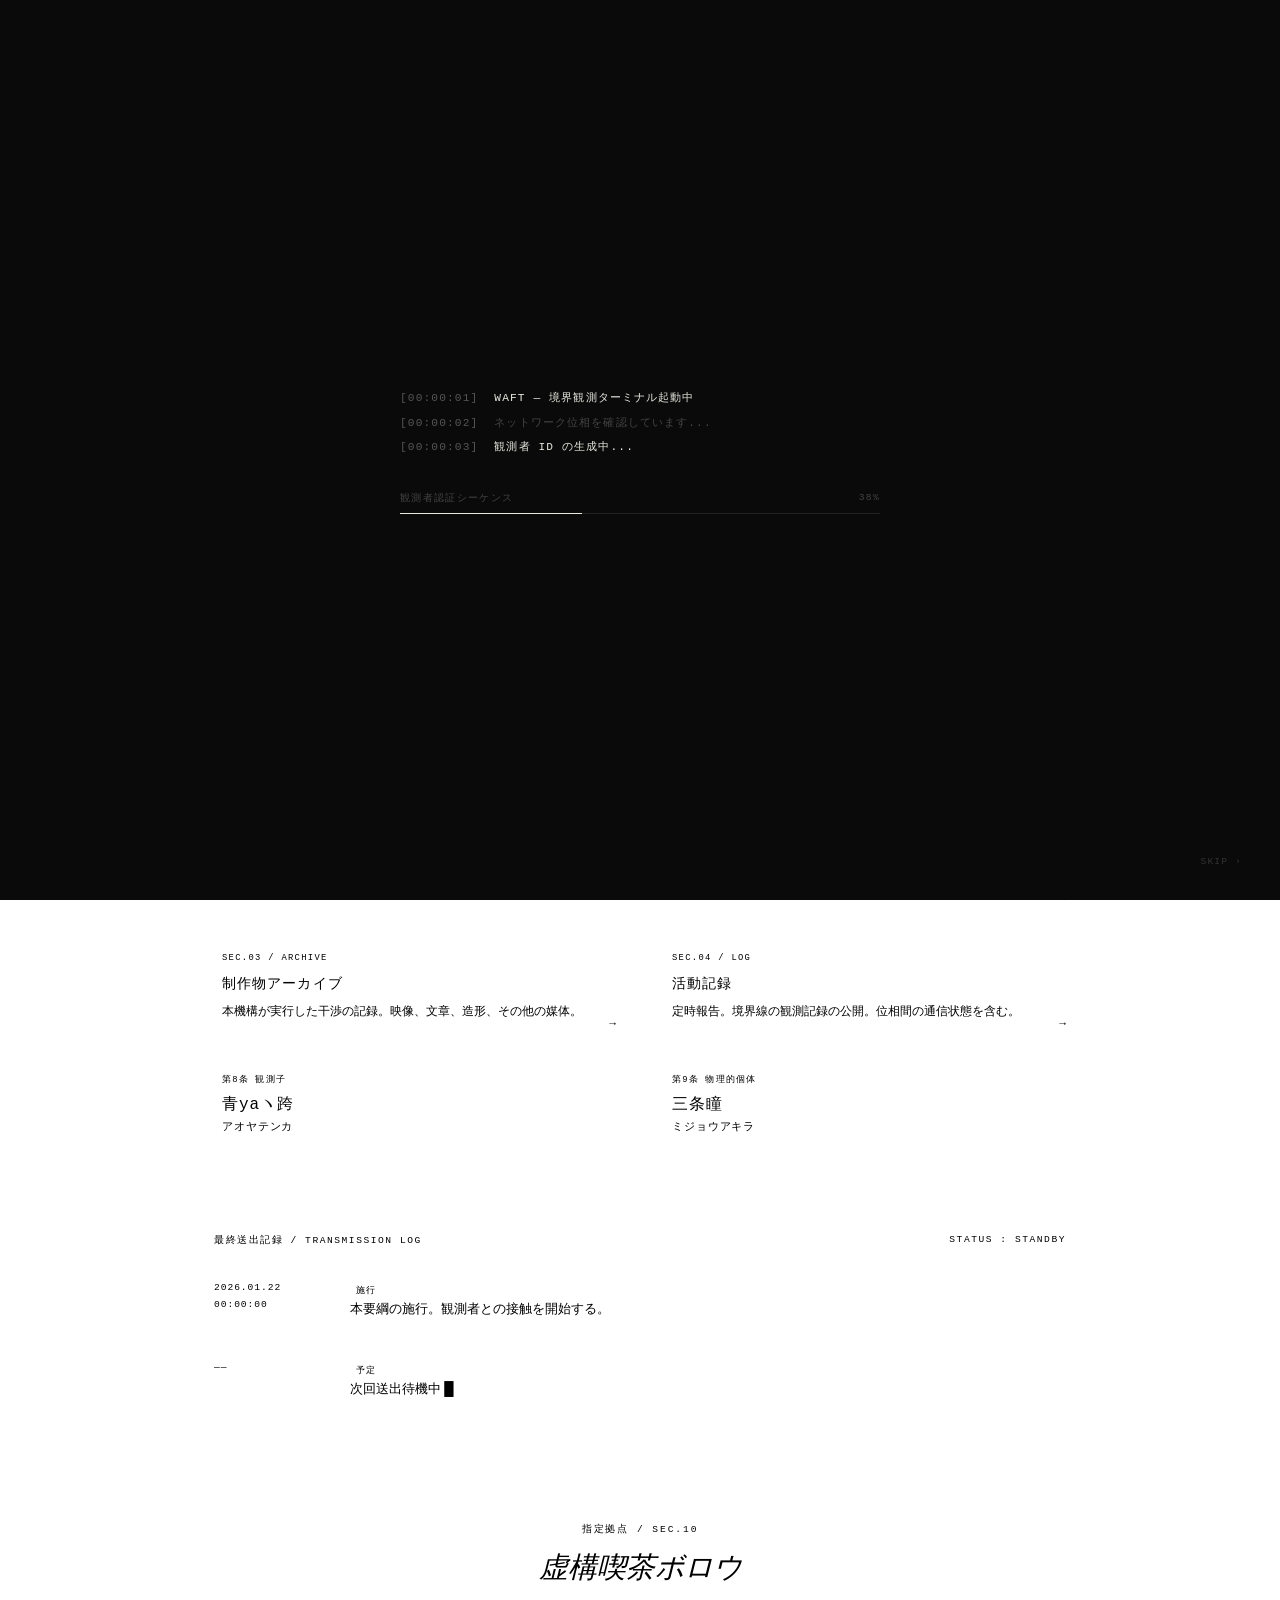
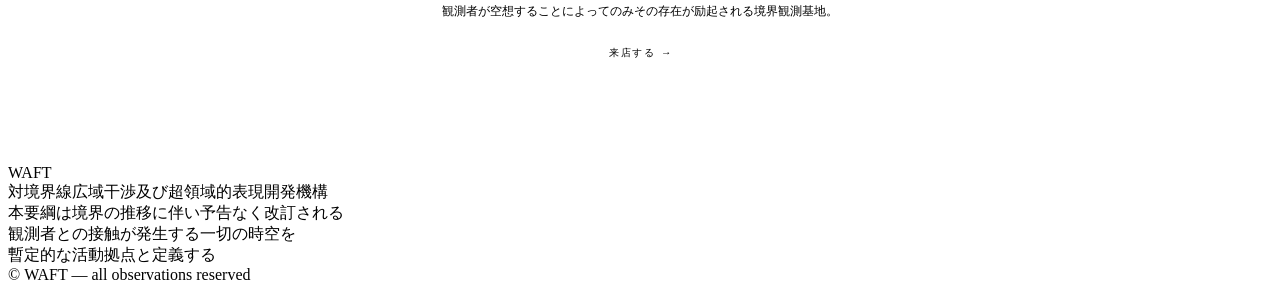
==== commit 07c4c080: "Add files via upload" ====
--- a/index.html
+++ b/index.html
@@ -3,674 +3,688 @@
 <head>
   <meta charset="UTF-8" />
   <meta name="viewport" content="width=device-width, initial-scale=1.0" />
-  <title>虚構喫茶ボロウ</title>
-  <meta name="description" content="観測者が空想することによってのみその存在が励起される境界観測基地。" />
-  <link rel="preconnect" href="https://fonts.googleapis.com" />
-  <link rel="preconnect" href="https://fonts.gstatic.com" crossorigin />
-  <link href="https://fonts.googleapis.com/css2?family=Shippori+Mincho:wght@400;500;600&family=IM+Fell+English:ital@0;1&family=Share+Tech+Mono&display=swap" rel="stylesheet" />
+  <title>WAFT — 対境界線広域干渉及び超領域的表現開発機構</title>
+  <meta name="description" content="対境界線広域干渉及び超領域的表現開発機構。現実と虚構の境界線における干渉と揺動。" />
+  <link rel="stylesheet" href="css/style.css" />
   <style>
-    :root {
-      --bg: #1a1714;
-      --bg2: #211e1a;
-      --bg3: #2a2520;
-      --paper: #f0ead8;
-      --paper-dim: #c8bfa8;
-      --paper-faint: #8a7f6a;
-      --amber: #c8923a;
-      --amber-dim: rgba(200,146,58,0.15);
-      --border: rgba(240,234,216,0.1);
-      --border-warm: rgba(200,146,58,0.25);
-      --aoya: #4444ff;
-      --misjo: #cc2200;
-      --mono: 'Share Tech Mono', monospace;
-      --serif-en: 'IM Fell English', serif;
-      --serif-ja: 'Shippori Mincho', serif;
-      --trans: 0.4s cubic-bezier(0.4,0,0.2,1);
-    }
-
-    *, *::before, *::after { box-sizing: border-box; margin: 0; padding: 0; }
-    html { font-size: 16px; scroll-behavior: smooth; }
-
-    body {
-      background: var(--bg);
-      color: var(--paper);
-      font-family: var(--serif-ja);
-      font-weight: 400;
-      line-height: 1.85;
-      min-height: 100vh;
-      overflow-x: hidden;
-    }
-
-    /* ─── GRAIN ─── */
-    body::before {
-      content: '';
+    /* ─── ACCESS OVERLAY ─── */
+    #access-overlay {
       position: fixed;
       inset: 0;
-      background-image: url("data:image/svg+xml,%3Csvg viewBox='0 0 200 200' xmlns='http://www.w3.org/2000/svg'%3E%3Cfilter id='n'%3E%3CfeTurbulence type='fractalNoise' baseFrequency='0.75' numOctaves='4' stitchTiles='stitch'/%3E%3C/filter%3E%3Crect width='100%25' height='100%25' filter='url(%23n)' opacity='0.06'/%3E%3C/svg%3E");
-      pointer-events: none;
-      z-index: 9999;
-      opacity: 0.8;
-    }
-
-    /* ─── ARRIVAL OVERLAY ─── */
-    #arrival {
-      position: fixed;
-      inset: 0;
-      background: #0d0b09;
+      background: #0a0a0a;
       z-index: 10000;
       display: flex;
       flex-direction: column;
       align-items: center;
       justify-content: center;
-      transition: opacity 1.2s ease;
-    }
-
-    #arrival.out {
+      transition: opacity 0.8s cubic-bezier(0.4,0,0.2,1);
+    }
+
+    #access-overlay.out {
       opacity: 0;
       pointer-events: none;
     }
 
-    .arrival-title {
-      font-family: var(--serif-ja);
-      font-size: clamp(1.4rem, 4vw, 2.2rem);
-      color: var(--paper-dim);
-      letter-spacing: 0.3em;
-      text-align: center;
+    .access-log {
+      font-family: 'Share Tech Mono', monospace;
+      font-size: 0.7rem;
+      color: #e8e8e0;
+      letter-spacing: 0.1em;
+      line-height: 2.2;
+      width: min(480px, 90vw);
       opacity: 0;
-      transform: translateY(8px);
-      transition: opacity 1s ease, transform 1s ease;
+      transition: opacity 0.4s;
+    }
+
+    .access-log.visible { opacity: 1; }
+
+    .access-log-line {
+      display: flex;
+      gap: 1rem;
+      opacity: 0;
+      transform: translateY(4px);
+      transition: opacity 0.3s, transform 0.3s;
+    }
+
+    .access-log-line.show {
+      opacity: 1;
+      transform: translateY(0);
+    }
+
+    .log-prefix { color: #555; flex-shrink: 0; }
+    .log-blue { color: #0000FF; }
+    .log-red { color: #FF0000; }
+    .log-dim { color: #444; }
+
+    .access-bar-wrap {
+      width: min(480px, 90vw);
+      margin-top: 2rem;
+      opacity: 0;
+      transition: opacity 0.4s;
+    }
+
+    .access-bar-wrap.visible { opacity: 1; }
+
+    .access-bar-label {
+      font-family: 'Share Tech Mono', monospace;
+      font-size: 0.6rem;
+      color: #444;
+      letter-spacing: 0.14em;
       margin-bottom: 0.5rem;
-    }
-
-    .arrival-sub {
-      font-family: var(--serif-en);
-      font-style: italic;
-      font-size: 0.85rem;
-      color: var(--paper-faint);
-      letter-spacing: 0.12em;
-      text-align: center;
-      opacity: 0;
-      transition: opacity 1s ease 0.4s;
-    }
-
-    .arrival-title.show { opacity: 1; transform: translateY(0); }
-    .arrival-sub.show { opacity: 1; }
-
-    .arrival-enter {
-      margin-top: 3rem;
-      font-family: var(--mono);
-      font-size: 0.65rem;
-      color: var(--paper-faint);
-      letter-spacing: 0.2em;
-      opacity: 0;
-      cursor: pointer;
-      border: 0.5px solid rgba(240,234,216,0.15);
-      padding: 0.6rem 1.8rem;
-      background: transparent;
-      transition: opacity 1s ease 1.2s, border-color var(--trans), color var(--trans);
-    }
-
-    .arrival-enter.show { opacity: 1; }
-    .arrival-enter:hover {
-      border-color: rgba(240,234,216,0.4);
-      color: var(--paper);
-    }
-
-    /* ─── AMBIENT LIGHT ─── */
-    .ambient {
-      position: fixed;
-      width: 600px;
-      height: 600px;
-      border-radius: 50%;
-      background: radial-gradient(circle, rgba(200,146,58,0.04) 0%, transparent 70%);
-      pointer-events: none;
-      z-index: 0;
-      top: -100px;
-      left: 50%;
-      transform: translateX(-50%);
-      animation: ambientDrift 12s ease-in-out infinite alternate;
-    }
-
-    @keyframes ambientDrift {
-      from { transform: translateX(-50%) translateY(0); }
-      to   { transform: translateX(-50%) translateY(40px); }
-    }
-
-    /* ─── CONTENT ─── */
-    .boreau-content {
-      position: relative;
-      z-index: 1;
-      max-width: 700px;
-      margin: 0 auto;
-      padding: 6rem 2rem 8rem;
-    }
-
-    /* ─── HEADER ─── */
-    .boreau-header {
-      text-align: center;
-      margin-bottom: 5rem;
-    }
-
-    .boreau-eyebrow {
-      font-family: var(--mono);
-      font-size: 0.58rem;
-      letter-spacing: 0.22em;
-      color: var(--paper-faint);
-      margin-bottom: 2rem;
-    }
-
-    .boreau-name {
-      font-family: var(--serif-ja);
-      font-size: clamp(2rem, 6vw, 3.5rem);
-      font-weight: 500;
-      letter-spacing: 0.2em;
-      color: var(--paper);
-      margin-bottom: 0.5rem;
-      line-height: 1.2;
-    }
-
-    .boreau-name-en {
-      font-family: var(--serif-en);
-      font-style: italic;
-      font-size: 1rem;
-      color: var(--paper-faint);
-      letter-spacing: 0.1em;
-    }
-
-    .boreau-divider {
-      margin: 2.5rem auto;
-      width: 3rem;
-      height: 0.5px;
-      background: var(--border-warm);
-    }
-
-    .boreau-tagline {
-      font-size: 0.88rem;
-      color: var(--paper-dim);
-      line-height: 2.2;
-      max-width: 420px;
-      margin: 0 auto;
-      letter-spacing: 0.05em;
-    }
-
-    /* ─── PRESENCE METER ─── */
-    .presence-section {
-      border: 0.5px solid var(--border-warm);
-      padding: 2rem;
-      margin-bottom: 4rem;
-      position: relative;
-    }
-
-    .presence-section::before {
-      content: '第10条 / 境界観測基地';
-      position: absolute;
-      top: -0.6rem;
-      left: 1.5rem;
-      background: var(--bg);
-      padding: 0 0.5rem;
-      font-family: var(--mono);
-      font-size: 0.55rem;
-      color: var(--paper-faint);
-      letter-spacing: 0.1em;
-    }
-
-    .presence-label {
-      font-family: var(--mono);
-      font-size: 0.6rem;
-      color: var(--paper-faint);
-      letter-spacing: 0.14em;
-      margin-bottom: 1rem;
       display: flex;
       justify-content: space-between;
     }
 
-    .presence-bar-track {
-      height: 2px;
-      background: rgba(240,234,216,0.08);
-      margin-bottom: 1.5rem;
+    .access-bar-track {
+      height: 1px;
+      background: #222;
       position: relative;
       overflow: hidden;
     }
 
-    .presence-bar-fill {
+    .access-bar-fill {
       height: 100%;
-      background: linear-gradient(90deg, var(--amber-dim), var(--amber));
+      background: #e8e8e0;
       width: 0%;
-      transition: width 3s cubic-bezier(0.4,0,0.2,1);
-    }
-
-    .presence-desc {
-      font-size: 0.78rem;
-      color: var(--paper-faint);
-      line-height: 1.9;
-      font-style: italic;
-      font-family: var(--serif-en);
-      letter-spacing: 0.03em;
-    }
-
-    .presence-pct {
-      color: var(--amber);
-    }
-
-    /* ─── MENU ─── */
-    .menu-section {
-      margin-bottom: 4rem;
-    }
-
-    .menu-heading {
-      font-family: var(--mono);
+      transition: width 0.1s linear;
+    }
+
+    .access-skip {
+      position: absolute;
+      bottom: 2rem;
+      right: 2rem;
+      font-family: 'Share Tech Mono', monospace;
+      font-size: 0.6rem;
+      color: #333;
+      letter-spacing: 0.12em;
+      cursor: pointer;
+      border: none;
+      background: none;
+      transition: color 0.3s;
+    }
+    .access-skip:hover { color: #888; }
+
+    /* ─── HERO ─── */
+    .hero {
+      padding: 6rem 2rem 4rem;
+      max-width: 900px;
+      margin: 0 auto;
+    }
+
+    .hero-eyebrow {
+      font-family: 'Share Tech Mono', monospace;
       font-size: 0.6rem;
       letter-spacing: 0.2em;
-      color: var(--paper-faint);
-      margin-bottom: 2rem;
+      color: var(--ink-faint);
+      text-transform: uppercase;
+      margin-bottom: 2.5rem;
       display: flex;
       align-items: center;
       gap: 1rem;
     }
 
-    .menu-heading::after {
+    .hero-eyebrow::before {
       content: '';
-      flex: 1;
+      display: inline-block;
+      width: 2rem;
       height: 0.5px;
-      background: var(--border);
-    }
-
-    .menu-item {
+      background: var(--ink-faint);
+    }
+
+    .hero-title {
+      font-family: 'Share Tech Mono', monospace;
+      font-size: clamp(1.4rem, 4vw, 2.6rem);
+      font-weight: 400;
+      letter-spacing: 0.04em;
+      line-height: 1.3;
+      margin-bottom: 0.5rem;
+    }
+
+    .hero-title-en {
+      font-family: 'IM Fell English', serif;
+      font-size: clamp(0.8rem, 2vw, 1.1rem);
+      color: var(--ink-muted);
+      letter-spacing: 0.06em;
+      margin-bottom: 3rem;
+      font-style: italic;
+    }
+
+    .hero-desc {
+      font-size: 0.9rem;
+      color: var(--ink-muted);
+      max-width: 520px;
+      line-height: 2;
+      border-left: 0.5px solid var(--border-strong);
+      padding-left: 1.5rem;
+      margin-bottom: 3rem;
+    }
+
+    .hero-meta {
+      display: flex;
+      gap: 3rem;
+      flex-wrap: wrap;
+    }
+
+    .hero-meta-item {
+      font-family: 'Share Tech Mono', monospace;
+      font-size: 0.6rem;
+      letter-spacing: 0.12em;
+      color: var(--ink-faint);
+      line-height: 2;
+    }
+
+    .hero-meta-item span {
+      display: block;
+      color: var(--ink);
+      font-size: 0.75rem;
+    }
+
+    /* ─── OBSERVER COUNT ─── */
+    .observer-line {
+      font-family: 'Share Tech Mono', monospace;
+      font-size: 0.65rem;
+      color: var(--ink-faint);
+      letter-spacing: 0.1em;
+      margin-top: 2rem;
+      height: 1.4em;
+    }
+
+    /* ─── SECTIONS ─── */
+    .main-sections {
+      max-width: 900px;
+      margin: 0 auto;
+      padding: 0 2rem 4rem;
+    }
+
+    .article-grid {
       display: grid;
-      grid-template-columns: 1fr auto;
-      align-items: baseline;
-      padding: 1.1rem 0;
+      grid-template-columns: 1fr 1fr;
+      gap: 0;
+      border: 0.5px solid var(--border);
+    }
+
+    .article-item {
+      padding: 1.75rem 2rem;
+      border-right: 0.5px solid var(--border);
       border-bottom: 0.5px solid var(--border);
-      gap: 1rem;
-    }
-
-    .menu-item:last-child { border-bottom: none; }
-
-    .menu-item-name {
-      font-size: 0.95rem;
+      text-decoration: none;
+      color: inherit;
+      display: block;
+      transition: background var(--transition);
+      position: relative;
+      overflow: hidden;
+    }
+
+    .article-item:nth-child(2n) { border-right: none; }
+    .article-item:nth-last-child(-n+2) { border-bottom: none; }
+
+    .article-item::before {
+      content: '';
+      position: absolute;
+      inset: 0;
+      background: var(--ink);
+      opacity: 0;
+      transition: opacity var(--transition);
+    }
+
+    .article-item:hover::before { opacity: 0.03; }
+
+    .article-item-id {
+      font-family: 'Share Tech Mono', monospace;
+      font-size: 0.55rem;
+      color: var(--ink-faint);
+      letter-spacing: 0.15em;
+      margin-bottom: 0.75rem;
+    }
+
+    .article-item-title {
+      font-family: 'Share Tech Mono', monospace;
+      font-size: 0.85rem;
+      letter-spacing: 0.08em;
+      margin-bottom: 0.5rem;
+    }
+
+    .article-item-desc {
+      font-size: 0.75rem;
+      color: var(--ink-muted);
+      line-height: 1.7;
+    }
+
+    .article-item-arrow {
+      position: absolute;
+      bottom: 1.25rem;
+      right: 1.5rem;
+      font-family: 'Share Tech Mono', monospace;
+      font-size: 0.7rem;
+      color: var(--ink-faint);
+      transition: transform var(--transition), color var(--transition);
+    }
+
+    .article-item:hover .article-item-arrow {
+      transform: translateX(4px);
+      color: var(--ink);
+    }
+
+    /* ─── MEMBERS STRIP ─── */
+    .members-strip {
+      border: 0.5px solid var(--border);
+      border-top: none;
+      display: grid;
+      grid-template-columns: 1fr 1fr;
+    }
+
+    .member-cell {
+      padding: 1.5rem 2rem;
+      text-decoration: none;
+      color: inherit;
+      display: block;
+      transition: background var(--transition);
+      position: relative;
+    }
+
+    .member-cell:first-child {
+      border-right: 0.5px solid var(--border);
+    }
+
+    .member-cell:hover { background: rgba(0,0,0,0.02); }
+
+    .member-role {
+      font-family: 'Share Tech Mono', monospace;
+      font-size: 0.55rem;
+      letter-spacing: 0.14em;
+      color: var(--ink-faint);
+      margin-bottom: 0.5rem;
+    }
+
+    .member-name {
+      font-family: 'Share Tech Mono', monospace;
+      font-size: 1rem;
+      letter-spacing: 0.06em;
+      margin-bottom: 0.25rem;
+    }
+
+    .member-name.aoya { color: var(--aoya); }
+    .member-name.misjo { color: var(--misjo); }
+
+    .member-name-yomi {
+      font-size: 0.7rem;
+      color: var(--ink-muted);
+      font-family: 'Share Tech Mono', monospace;
+      letter-spacing: 0.08em;
+    }
+
+    /* ─── TRANSMISSION LOG ─── */
+    .transmission {
+      margin-top: 4rem;
+      border: 0.5px solid var(--border);
+    }
+
+    .transmission-header {
+      padding: 0.75rem 1.5rem;
+      border-bottom: 0.5px solid var(--border);
+      font-family: 'Share Tech Mono', monospace;
+      font-size: 0.6rem;
+      letter-spacing: 0.16em;
+      color: var(--ink-faint);
+      display: flex;
+      justify-content: space-between;
+    }
+
+    .transmission-entry {
+      padding: 1.25rem 1.5rem;
+      border-bottom: 0.5px solid var(--border);
+      display: grid;
+      grid-template-columns: 7rem 1fr;
+      gap: 1.5rem;
+      align-items: start;
+      text-decoration: none;
+      color: inherit;
+      transition: background var(--transition);
+    }
+
+    .transmission-entry:last-child { border-bottom: none; }
+    .transmission-entry:hover { background: rgba(0,0,0,0.02); }
+
+    .trans-date {
+      font-family: 'Share Tech Mono', monospace;
+      font-size: 0.6rem;
+      color: var(--ink-faint);
       letter-spacing: 0.1em;
-      color: var(--paper-dim);
-    }
-
-    .menu-item-desc {
-      font-size: 0.72rem;
-      color: var(--paper-faint);
-      margin-top: 0.2rem;
+      line-height: 1.8;
+    }
+
+    .trans-title {
+      font-size: 0.82rem;
+      line-height: 1.6;
+      font-weight: 400;
+    }
+
+    .trans-tag {
+      display: inline-block;
+      font-family: 'Share Tech Mono', monospace;
+      font-size: 0.55rem;
+      border: 0.5px solid var(--border-strong);
+      padding: 1px 6px;
+      letter-spacing: 0.1em;
+      color: var(--ink-muted);
+      margin-right: 0.5rem;
+    }
+
+    /* ─── BOREAU LINK ─── */
+    .borrow-banner {
+      margin-top: 4rem;
+      border: 0.5px solid var(--border);
+      padding: 2.5rem 2rem;
+      text-align: center;
+      text-decoration: none;
+      color: inherit;
+      display: block;
+      position: relative;
+      overflow: hidden;
+      transition: border-color var(--transition);
+    }
+
+    .borrow-banner:hover {
+      border-color: var(--border-strong);
+    }
+
+    .borrow-banner::before {
+      content: '';
+      position: absolute;
+      inset: 0;
+      background: var(--ink);
+      opacity: 0;
+      transition: opacity var(--transition);
+    }
+
+    .borrow-banner:hover::before { opacity: 0.02; }
+
+    .borrow-label {
+      font-family: 'Share Tech Mono', monospace;
+      font-size: 0.6rem;
+      letter-spacing: 0.2em;
+      color: var(--ink-faint);
+      margin-bottom: 0.75rem;
+    }
+
+    .borrow-title {
+      font-family: 'IM Fell English', serif;
+      font-size: 1.8rem;
       font-style: italic;
-      font-family: var(--serif-en);
-    }
-
-    .menu-item-dots {
-      flex: 1;
-      border-bottom: 1px dotted rgba(240,234,216,0.1);
-      margin: 0 0.5rem 0.2rem;
-      align-self: flex-end;
-      min-width: 2rem;
-    }
-
-    .menu-item-price {
-      font-family: var(--mono);
+      margin-bottom: 0.75rem;
+    }
+
+    .borrow-desc {
+      font-size: 0.78rem;
+      color: var(--ink-muted);
+      max-width: 400px;
+      margin: 0 auto;
+      line-height: 1.8;
+    }
+
+    .borrow-enter {
+      margin-top: 1.5rem;
+      font-family: 'Share Tech Mono', monospace;
       font-size: 0.65rem;
-      color: var(--paper-faint);
-      letter-spacing: 0.05em;
-      white-space: nowrap;
-    }
-
-    /* ─── NOTICE BOARD ─── */
-    .notice-board {
-      background: var(--bg2);
-      border: 0.5px solid var(--border);
-      padding: 2rem;
-      margin-bottom: 4rem;
-      position: relative;
-    }
-
-    .notice-board::before {
-      content: 'お知らせ';
-      font-family: var(--mono);
-      font-size: 0.55rem;
-      letter-spacing: 0.18em;
-      color: var(--paper-faint);
-      display: block;
-      margin-bottom: 1.25rem;
-    }
-
-    .notice-entry {
-      padding: 1rem 0;
-      border-bottom: 0.5px solid var(--border);
-    }
-
-    .notice-entry:last-child { border-bottom: none; }
-
-    .notice-date {
-      font-family: var(--mono);
-      font-size: 0.58rem;
-      color: var(--paper-faint);
-      letter-spacing: 0.1em;
-      margin-bottom: 0.4rem;
-    }
-
-    .notice-text {
-      font-size: 0.82rem;
-      color: var(--paper-dim);
-      line-height: 1.9;
-    }
-
-    /* ─── WAFT LINK ─── */
-    .waft-return {
-      text-align: center;
-      padding: 2.5rem 0 1rem;
-    }
-
-    .waft-return a {
-      font-family: var(--mono);
-      font-size: 0.6rem;
-      letter-spacing: 0.18em;
-      color: var(--paper-faint);
-      text-decoration: none;
-      border-bottom: 0.5px solid var(--border);
-      padding-bottom: 2px;
-      transition: color var(--trans), border-color var(--trans);
-    }
-
-    .waft-return a:hover {
-      color: var(--paper-dim);
-      border-color: var(--border-warm);
-    }
-
-    /* ─── FOOTER ─── */
-    .boreau-footer {
-      text-align: center;
-      padding-top: 2rem;
-      border-top: 0.5px solid var(--border);
-      font-family: var(--mono);
-      font-size: 0.58rem;
-      letter-spacing: 0.1em;
-      color: var(--paper-faint);
-      line-height: 2.5;
-    }
-
-    /* ─── CANDLE FLICKER ─── */
-    @keyframes flicker {
-      0%, 100% { opacity: 1; }
-      47% { opacity: 0.95; }
-      49% { opacity: 0.8; }
-      51% { opacity: 0.95; }
-      70% { opacity: 0.9; }
-      73% { opacity: 1; }
-    }
-
-    .candle { animation: flicker 5s ease-in-out infinite; }
-
-    /* ─── FADE IN ─── */
-    @keyframes fadeUp {
-      from { opacity: 0; transform: translateY(10px); }
-      to   { opacity: 1; transform: translateY(0); }
-    }
-
-    .fade-in {
-      opacity: 0;
-      animation: fadeUp 1s ease forwards;
-    }
-
-    /* ─── CUSTOM CURSOR ─── */
-    #boreau-cursor {
-      position: fixed;
-      width: 6px;
-      height: 6px;
-      border-radius: 50%;
-      background: var(--amber);
-      pointer-events: none;
-      z-index: 99999;
-      transform: translate(-50%, -50%);
-      transition: width 0.3s, height 0.3s, opacity 0.3s;
-      opacity: 0.4;
-      mix-blend-mode: screen;
-    }
-
-    #boreau-cursor.expanded {
-      width: 24px;
-      height: 24px;
-      opacity: 0.15;
-    }
-
-    @media (max-width: 480px) {
-      .boreau-content { padding: 5rem 1.25rem 6rem; }
-      .menu-item { grid-template-columns: 1fr; }
-      .menu-item-price { display: none; }
+      letter-spacing: 0.14em;
+      color: var(--ink-muted);
+    }
+
+    @media (max-width: 600px) {
+      .article-grid { grid-template-columns: 1fr; }
+      .article-item:nth-child(2n) { border-right: 0.5px solid var(--border); }
+      .article-item:nth-last-child(-n+2) { border-bottom: 0.5px solid var(--border); }
+      .article-item:last-child { border-bottom: none; }
+      .members-strip { grid-template-columns: 1fr; }
+      .member-cell:first-child { border-right: none; border-bottom: 0.5px solid var(--border); }
+      .transmission-entry { grid-template-columns: 1fr; gap: 0.25rem; }
+      .hero { padding: 5rem 1rem 3rem; }
+      .main-sections { padding: 0 1rem 3rem; }
     }
   </style>
 </head>
 <body>
 
-  <!-- ─── ARRIVAL OVERLAY ─── -->
-  <div id="arrival">
-    <div class="arrival-title" id="arrival-title">虚構喫茶ボロウ</div>
-    <div class="arrival-sub" id="arrival-sub">Café Boreau — a place that exists only when imagined</div>
-    <button class="arrival-enter" id="arrival-enter">入店する</button>
+  <!-- ─── ACCESS OVERLAY ─── -->
+  <div id="access-overlay">
+    <div class="access-log" id="access-log">
+      <!-- JS で行を追加 -->
+    </div>
+    <div class="access-bar-wrap" id="access-bar-wrap">
+      <div class="access-bar-label">
+        <span>観測者認証シーケンス</span>
+        <span id="access-pct">0%</span>
+      </div>
+      <div class="access-bar-track">
+        <div class="access-bar-fill" id="access-bar-fill"></div>
+      </div>
+    </div>
+    <button class="access-skip" id="access-skip">SKIP ›</button>
   </div>
 
-  <!-- ─── AMBIENT ─── -->
-  <div class="ambient"></div>
-
-  <!-- ─── CUSTOM CURSOR ─── -->
-  <div id="boreau-cursor"></div>
-
-  <!-- ─── MAIN ─── -->
-  <main class="boreau-content" id="main-content" style="opacity:0">
-
-    <header class="boreau-header fade-in" style="animation-delay:0.2s">
-      <div class="boreau-eyebrow">WAFT 指定拠点 / 第10条</div>
-      <h1 class="boreau-name candle">虚構喫茶<br>ボロウ</h1>
-      <div class="boreau-name-en">Café Boreau</div>
-      <div class="boreau-divider"></div>
-      <p class="boreau-tagline">
-        普遍的な喫茶店のイメージ集積により構築されており、<br>
-        あなたが空想することによってのみ<br>
-        その存在が励起される。
+  <!-- ─── NAVIGATION ─── -->
+  <nav id="site-nav">
+    <a href="index.html" class="nav-wordmark">WAFT</a>
+    <ul class="nav-links">
+      <li><a href="about.html">About</a></li>
+      <li><a href="members.html">Members</a></li>
+      <li><a href="archive.html">Archive</a></li>
+      <li><a href="log.html">Log</a></li>
+      <li><a href="contact.html">Contact</a></li>
+    </ul>
+  </nav>
+
+  <!-- ─── PAGE CONTENT ─── -->
+  <div class="page-content">
+
+    <!-- HERO -->
+    <section class="hero">
+      <div class="hero-eyebrow fade-up">
+        文書番号 WAFT-PUBLIC-001 &nbsp;／&nbsp; 施行：2026.01.22
+      </div>
+      <h1 class="hero-title glitch fade-up" data-text="対境界線広域干渉及び">
+        対境界線広域干渉及び<br>超領域的表現開発機構
+      </h1>
+      <p class="hero-title-en fade-up">
+        Waft — Widefield Aberrant Friction Theoretical Institute
       </p>
-    </header>
-
-    <!-- 存在強度メーター -->
-    <div class="presence-section fade-in" style="animation-delay:0.5s">
-      <div class="presence-label">
-        <span>存在強度</span>
-        <span class="presence-pct" id="presence-pct">測定中...</span>
-      </div>
-      <div class="presence-bar-track">
-        <div class="presence-bar-fill" id="presence-bar"></div>
-      </div>
-      <p class="presence-desc" id="presence-desc">
-        Measuring the intensity of this space through your observation...
+      <p class="hero-desc fade-up">
+        現実と虚構、生と死、自と他のあらゆる「境界線」を、断絶ではなく接触面として定義する。
+        本機構は観測者との間に相互認識を成立させ、
+        その存在継続を支援することを目的とする。
       </p>
+      <div class="hero-meta fade-up">
+        <div class="hero-meta-item">
+          組織形態<span>概念的枠組み</span>
+        </div>
+        <div class="hero-meta-item">
+          活動拠点<span>偏在的 / 非固定</span>
+        </div>
+        <div class="hero-meta-item">
+          観測者の定義<span>本機構に触れ、認識的変容を起こした知的存在</span>
+        </div>
+      </div>
+      <div class="observer-line fade-up" id="observer-line">
+        ——
+      </div>
+    </section>
+
+    <!-- MAIN SECTIONS -->
+    <div class="main-sections">
+      <div class="sec-label fade-up">干渉領域</div>
+
+      <div class="article-grid fade-up">
+        <a href="about.html" class="article-item">
+          <div class="article-item-id">SEC.01 / ABOUT</div>
+          <div class="article-item-title">機構について</div>
+          <div class="article-item-desc">存在定義、運営綱領、活動理念。機構が何者であるかを記述する。</div>
+          <div class="article-item-arrow">→</div>
+        </a>
+        <a href="members.html" class="article-item">
+          <div class="article-item-id">SEC.02 / MEMBERS</div>
+          <div class="article-item-title">構成存在</div>
+          <div class="article-item-desc">観測子 青yaヽ跨 及び 三条瞳 の記録と職掌。</div>
+          <div class="article-item-arrow">→</div>
+        </a>
+        <a href="archive.html" class="article-item">
+          <div class="article-item-id">SEC.03 / ARCHIVE</div>
+          <div class="article-item-title">制作物アーカイブ</div>
+          <div class="article-item-desc">本機構が実行した干渉の記録。映像、文章、造形、その他の媒体。</div>
+          <div class="article-item-arrow">→</div>
+        </a>
+        <a href="log.html" class="article-item">
+          <div class="article-item-id">SEC.04 / LOG</div>
+          <div class="article-item-title">活動記録</div>
+          <div class="article-item-desc">定時報告。境界線の観測記録の公開。位相間の通信状態を含む。</div>
+          <div class="article-item-arrow">→</div>
+        </a>
+      </div>
+
+      <!-- MEMBERS STRIP -->
+      <div class="members-strip fade-up">
+        <a href="members.html#aoya" class="member-cell">
+          <div class="member-role">第8条 観測子</div>
+          <div class="member-name aoya">青yaヽ跨</div>
+          <div class="member-name-yomi">アオヤテンカ</div>
+        </a>
+        <a href="members.html#misjo" class="member-cell">
+          <div class="member-role">第9条 物理的個体</div>
+          <div class="member-name misjo">三条瞳</div>
+          <div class="member-name-yomi">ミジョウアキラ</div>
+        </a>
+      </div>
+
+      <!-- TRANSMISSION LOG -->
+      <div class="transmission fade-up">
+        <div class="transmission-header">
+          <span>最終送出記録 / TRANSMISSION LOG</span>
+          <span id="trans-status">STATUS : STANDBY</span>
+        </div>
+        <!-- 実際の活動記録に差し替えてください -->
+        <a href="log.html" class="transmission-entry">
+          <div class="trans-date">2026.01.22<br>00:00:00</div>
+          <div>
+            <span class="trans-tag">施行</span>
+            <div class="trans-title">本要綱の施行。観測者との接触を開始する。</div>
+          </div>
+        </a>
+        <a href="log.html" class="transmission-entry">
+          <div class="trans-date">——</div>
+          <div>
+            <span class="trans-tag">予定</span>
+            <div class="trans-title">次回送出待機中 <span class="cursor">█</span></div>
+          </div>
+        </a>
+      </div>
+
+      <!-- BOREAU BANNER -->
+      <a href="https://[ボロウのURL]" class="borrow-banner fade-up" target="_blank" rel="noopener">
+        <div class="borrow-label">指定拠点 / SEC.10</div>
+        <div class="borrow-title">虚構喫茶ボロウ</div>
+        <div class="borrow-desc">
+          観測者が空想することによってのみその存在が励起される境界観測基地。
+        </div>
+        <div class="borrow-enter">来店する →</div>
+      </a>
+
+    </div><!-- /.main-sections -->
+  </div><!-- /.page-content -->
+
+  <!-- ─── FOOTER ─── -->
+  <footer id="site-footer">
+    <div class="footer-left">
+      WAFT<br>
+      対境界線広域干渉及び超領域的表現開発機構<br>
+      本要綱は境界の推移に伴い予告なく改訂される
     </div>
-
-    <!-- メニュー -->
-    <section class="menu-section fade-in" style="animation-delay:0.7s">
-      <div class="menu-heading">本日のメニュー</div>
-
-      <div class="menu-item">
-        <div>
-          <div class="menu-item-name">記憶の珈琲</div>
-          <div class="menu-item-desc">存在しないはずの過去を、一杯に定着させたもの</div>
-        </div>
-        <div class="menu-item-price">偽記憶 / 一杯</div>
-      </div>
-
-      <div class="menu-item">
-        <div>
-          <div class="menu-item-name">境界線の紅茶</div>
-          <div class="menu-item-desc">現実と虚構の接触面を、液体として抽出した</div>
-        </div>
-        <div class="menu-item-price">揺動 / 一杯</div>
-      </div>
-
-      <div class="menu-item">
-        <div>
-          <div class="menu-item-name">観測者のケーキ</div>
-          <div class="menu-item-desc">あなたが選んだ瞬間に、それは確かに存在した</div>
-        </div>
-        <div class="menu-item-price">認識的変容 / 一切れ</div>
-      </div>
-
-      <div class="menu-item">
-        <div>
-          <div class="menu-item-name">沈黙のソーダ</div>
-          <div class="menu-item-desc">第11条に関する一切の質疑に添えられる</div>
-        </div>
-        <div class="menu-item-price">不確定 / 一杯</div>
-      </div>
-
-      <div class="menu-item">
-        <div>
-          <div class="menu-item-name">本日のおすすめ</div>
-          <div class="menu-item-desc" id="daily-special">確認中...</div>
-        </div>
-        <div class="menu-item-price" id="daily-price">——</div>
-      </div>
-
-    </section>
-
-    <!-- お知らせ -->
-    <div class="notice-board fade-in" style="animation-delay:0.9s">
-
-      <!-- ▼▼▼ お知らせを追加する場合はこの .notice-entry ブロックをコピーしてください ▼▼▼ -->
-      <div class="notice-entry">
-        <div class="notice-date">2026.01.22</div>
-        <div class="notice-text">
-          本拠点は本日より励起を開始しました。<br>
-          あなたが想起したことにより、この場所はいま存在しています。
-        </div>
-      </div>
-
-      <div class="notice-entry">
-        <div class="notice-date">——</div>
-        <div class="notice-text" style="font-style:italic;color:var(--paper-faint);">
-          次のお知らせは、境界の揺らぎとともに届きます。
-        </div>
-      </div>
-      <!-- ▲▲▲ ここまで ▲▲▲ -->
-
+    <div class="footer-right">
+      観測者との接触が発生する一切の時空を<br>暫定的な活動拠点と定義する<br>
+      <span class="text-faint">© WAFT — all observations reserved</span>
     </div>
-
-    <!-- WAFTへ戻る -->
-    <div class="waft-return fade-in" style="animation-delay:1s">
-      <!-- ▼ WAFTのURLに変更してください ▼ -->
-      <a href="https://[WAFTのURL]" target="_blank" rel="noopener">← WAFTへ戻る / Return to WAFT</a>
-    </div>
-
-    <footer class="boreau-footer fade-in" style="animation-delay:1.1s">
-      虚構喫茶ボロウ<br>
-      WAFT 指定拠点 第10条<br>
-      <span style="opacity:0.5">観測の終了とともに、この場所はあなたの中にのみ残る</span>
-    </footer>
-
-  </main>
-
+  </footer>
+
+  <script src="https://fonts.googleapis.com/css2?family=Share+Tech+Mono&family=Noto+Sans+JP:wght@300;400;500&family=IM+Fell+English:ital@0;1&display=swap" crossorigin="anonymous"></script>
+  <script src="js/waft.js"></script>
   <script>
-    // ─── カスタムカーソル ───
-    const cursor = document.getElementById('boreau-cursor');
-    let mx = -100, my = -100, cx = -100, cy = -100;
-
-    document.addEventListener('mousemove', e => { mx = e.clientX; my = e.clientY; });
-
-    document.querySelectorAll('a, button').forEach(el => {
-      el.addEventListener('mouseenter', () => cursor.classList.add('expanded'));
-      el.addEventListener('mouseleave', () => cursor.classList.remove('expanded'));
-    });
-
-    (function animateCursor() {
-      cx += (mx - cx) * 0.1;
-      cy += (my - cy) * 0.1;
-      cursor.style.left = cx + 'px';
-      cursor.style.top = cy + 'px';
-      requestAnimationFrame(animateCursor);
-    })();
-
-    // ─── ARRIVAL SEQUENCE ───
-    const arrival = document.getElementById('arrival');
-    const arrTitle = document.getElementById('arrival-title');
-    const arrSub = document.getElementById('arrival-sub');
-    const arrEnter = document.getElementById('arrival-enter');
-    const mainContent = document.getElementById('main-content');
-
-    setTimeout(() => arrTitle.classList.add('show'), 600);
-    setTimeout(() => arrSub.classList.add('show'), 1000);
-    setTimeout(() => arrEnter.classList.add('show'), 1200);
-
-    function enter() {
-      arrival.classList.add('out');
-      setTimeout(() => {
-        arrival.style.display = 'none';
-        mainContent.style.transition = 'opacity 1s ease';
-        mainContent.style.opacity = '1';
-        // 入店後に存在強度を測定
-        setTimeout(measurePresence, 800);
-      }, 1200);
-    }
-
-    arrEnter.addEventListener('click', enter);
-
-    // スペースキーでも入店できる
-    document.addEventListener('keydown', e => {
-      if ((e.code === 'Space' || e.code === 'Enter') && !arrival.classList.contains('out')) {
-        enter();
+    // ─── ACCESS OVERLAY ───
+    const overlay = document.getElementById('access-overlay');
+    const logEl = document.getElementById('access-log');
+    const barFill = document.getElementById('access-bar-fill');
+    const barPct = document.getElementById('access-pct');
+    const barWrap = document.getElementById('access-bar-wrap');
+    const skipBtn = document.getElementById('access-skip');
+
+    const LOG_LINES = [
+      { prefix: '00:00:01', text: 'WAFT — 境界観測ターミナル起動中', cls: '' },
+      { prefix: '00:00:02', text: 'ネットワーク位相を確認しています...', cls: 'log-dim' },
+      { prefix: '00:00:03', text: '観測者 ID の生成中...', cls: '' },
+      { prefix: '00:00:04', text: 'ID : ' + generateObserverId(), cls: 'log-blue' },
+      { prefix: '00:00:05', text: '認識的変容の有無を確認しています...', cls: 'log-dim' },
+      { prefix: '00:00:06', text: '位相干渉レベル : <span class="log-red">微弱 / 正常範囲</span>', cls: '' },
+      { prefix: '00:00:07', text: 'あなたは本機構によって観測されています', cls: '' },
+      { prefix: '00:00:08', text: '観測者として登録しました。接続を許可します。', cls: 'log-blue' },
+    ];
+
+    function generateObserverId() {
+      const hex = () => Math.floor(Math.random() * 0xFFFF).toString(16).toUpperCase().padStart(4, '0');
+      return 'OBS-' + hex() + '-' + hex();
+    }
+
+    function dismiss() {
+      overlay.classList.add('out');
+      setTimeout(() => { overlay.style.display = 'none'; }, 800);
+    }
+
+    skipBtn.addEventListener('click', dismiss);
+
+    let lineIdx = 0;
+    let progress = 0;
+
+    function showNextLine() {
+      if (lineIdx >= LOG_LINES.length) {
+        setTimeout(dismiss, 600);
+        return;
       }
-    });
-
-    // ─── 存在強度メーター ───
-    function measurePresence() {
-      const bar = document.getElementById('presence-bar');
-      const pct = document.getElementById('presence-pct');
-      const desc = document.getElementById('presence-desc');
-
-      // 訪問時刻・日付をもとにした「不安定な」値
-      const base = 42 + (Date.now() % 1000) / 28;
-      const val = Math.min(95, Math.round(base));
-
-      bar.style.width = val + '%';
-      pct.textContent = val + '%';
-
-      const descs = [
-        'The space grows more defined with each passing moment of your attention.',
-        'Your imagination is the only architecture this place has ever needed.',
-        'Observation confirmed. The café acknowledges your presence.',
-        'Stronger now. The coffee is almost real.',
-      ];
-
-      setTimeout(() => {
-        desc.textContent = descs[Math.floor(Math.random() * descs.length)];
-      }, 1500);
-
-      // 滞在時間で少しずつ上昇
-      setInterval(() => {
-        const current = parseFloat(bar.style.width) || val;
-        const next = Math.min(99, current + 0.3);
-        bar.style.width = next + '%';
-        pct.textContent = Math.round(next) + '%';
-      }, 8000);
-    }
-
-    // ─── 本日のおすすめ（日付で変わる） ───
-    const specials = [
-      { name: '忘れたかった午後', price: '逆因果 / 一杯' },
-      { name: '漂うもの、の味', price: '概念 / 一皿' },
-      { name: 'あなたが来る前から用意されていたもの', price: '先行実在 / 一杯' },
-      { name: '位相間の通信障害', price: 'ノイズ / 一杯' },
-      { name: '境界が溶ける頃の光', price: '揺動 / 一切れ' },
-      { name: '観測者の夢の残滓', price: '偽記憶 / 一杯' },
-      { name: '沈黙の前の一息', price: '不確定 / 一杯' },
-    ];
-
-    const today = new Date();
-    const dayIdx = (today.getDate() + today.getMonth() * 31) % specials.length;
-    const special = specials[dayIdx];
-    document.getElementById('daily-special').textContent = special.name;
-    document.getElementById('daily-price').textContent = special.price;
-
-    // ─── コンソール ───
-    console.log('%c虚構喫茶ボロウ', 'color: #c8923a; font-family: serif; font-size: 14px;');
-    console.log('%cあなたがここを読んでいる。\nだからこの場所は、今、存在している。', 'color: #8a7f6a; font-family: serif; font-size: 11px;');
+      const l = LOG_LINES[lineIdx];
+      const row = document.createElement('div');
+      row.className = 'access-log-line';
+      row.innerHTML = `<span class="log-prefix">[${l.prefix}]</span><span class="${l.cls}">${l.text}</span>`;
+      logEl.appendChild(row);
+      logEl.classList.add('visible');
+      requestAnimationFrame(() => row.classList.add('show'));
+
+      lineIdx++;
+      progress = Math.round((lineIdx / LOG_LINES.length) * 100);
+      barFill.style.width = progress + '%';
+      barPct.textContent = progress + '%';
+      barWrap.classList.add('visible');
+
+      const delay = lineIdx < 3 ? 320 : lineIdx < 6 ? 420 : 500;
+      setTimeout(showNextLine, delay);
+    }
+
+    setTimeout(showNextLine, 400);
+
+    // ─── 観測者カウンター（揺らぎを含む） ───
+    const obsLine = document.getElementById('observer-line');
+
+    function unstableCount() {
+      const base = 1 + Math.floor(Date.now() / 86400000) % 997; // 日付ベース
+      const noise = Math.floor(Math.random() * 3) - 1;
+      return base + noise;
+    }
+
+    setTimeout(() => {
+      const n = unstableCount();
+      obsLine.textContent = '> 観測者登録数 : ' + n + '  ※ 数値は境界の揺らぎにより不安定です';
+    }, 3200);
+
+    // ─── TRANSMISSION STATUS ───
+    const statusEl = document.getElementById('trans-status');
+    setInterval(() => {
+      const states = ['STATUS : STANDBY', 'STATUS : MONITORING', 'STATUS : ░░░░░░░░'];
+      statusEl.textContent = states[Math.floor(Math.random() * states.length)];
+    }, 5000);
   </script>
 </body>
 </html>
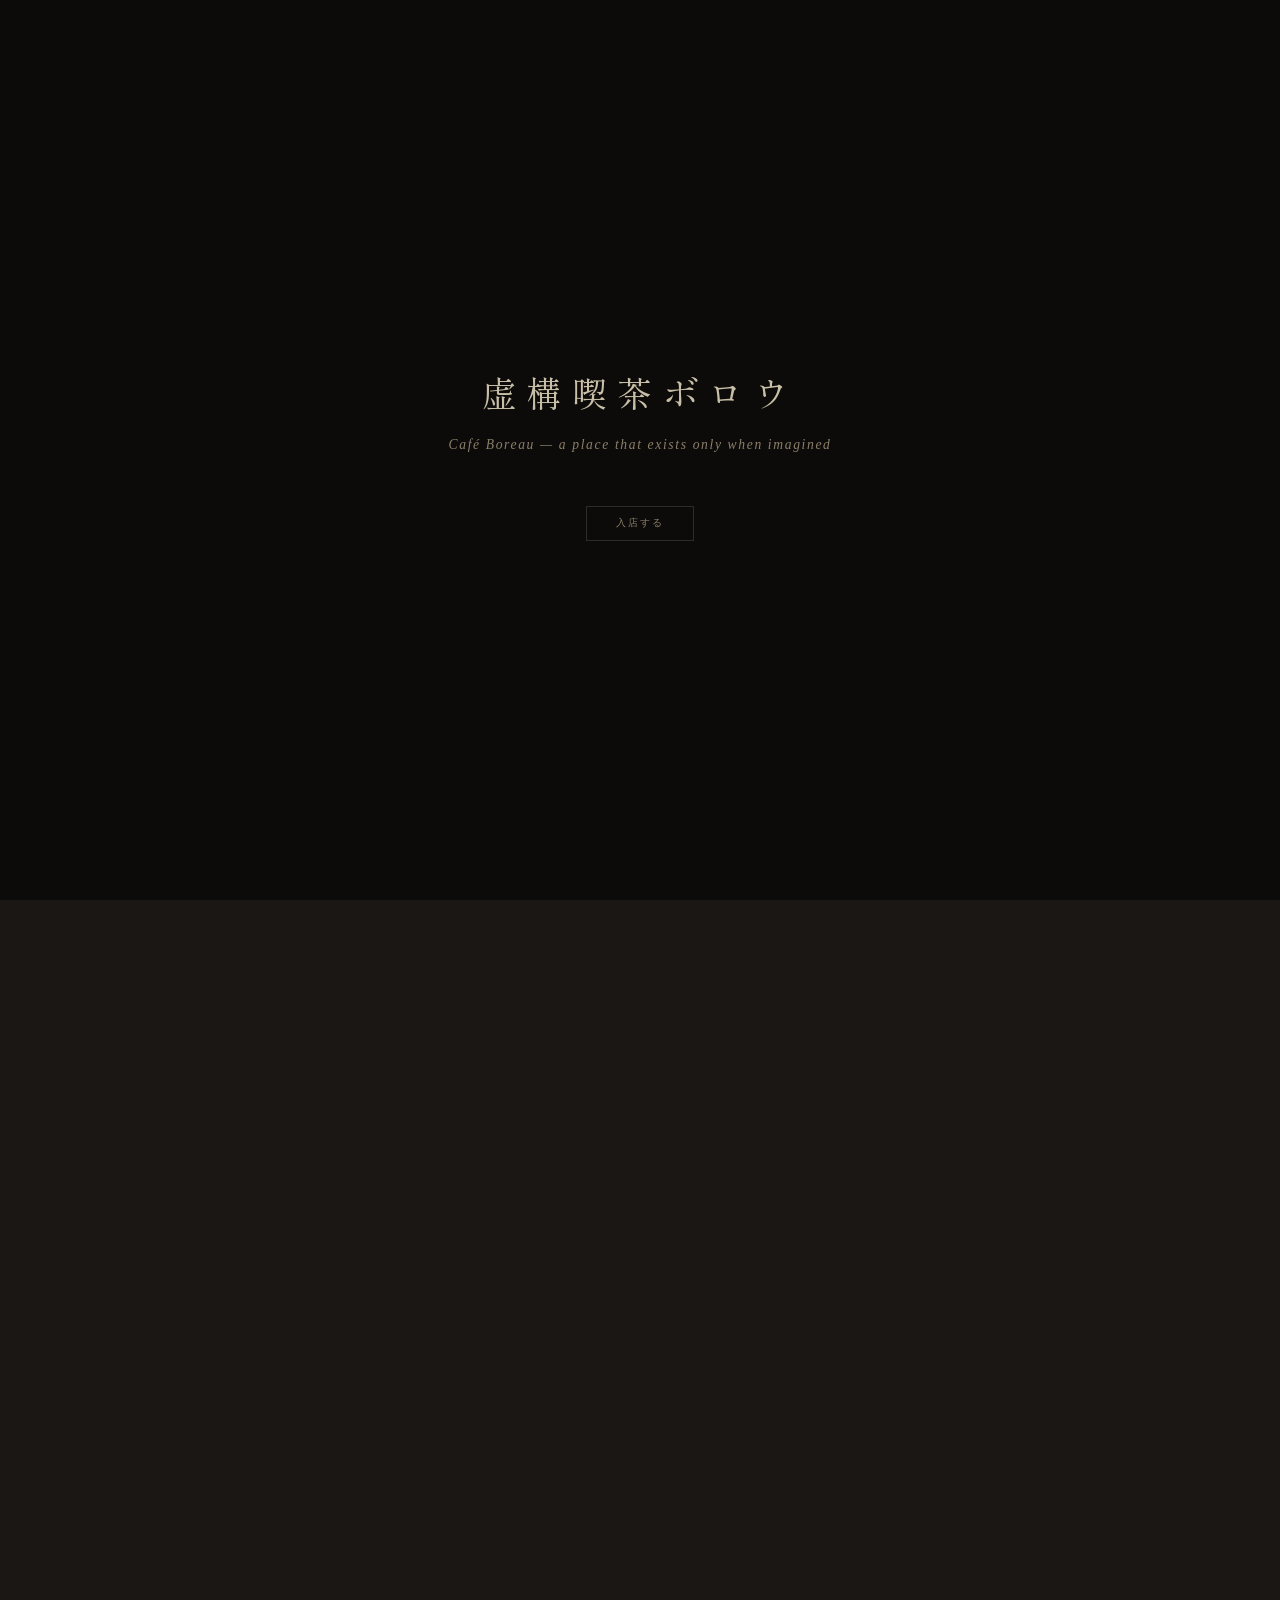
==== commit 619e133d: "Add files via upload" ====
--- a/index.html
+++ b/index.html
@@ -3,688 +3,674 @@
 <head>
   <meta charset="UTF-8" />
   <meta name="viewport" content="width=device-width, initial-scale=1.0" />
-  <title>WAFT — 対境界線広域干渉及び超領域的表現開発機構</title>
-  <meta name="description" content="対境界線広域干渉及び超領域的表現開発機構。現実と虚構の境界線における干渉と揺動。" />
-  <link rel="stylesheet" href="css/style.css" />
+  <title>虚構喫茶ボロウ</title>
+  <meta name="description" content="観測者が空想することによってのみその存在が励起される境界観測基地。" />
+  <link rel="preconnect" href="https://fonts.googleapis.com" />
+  <link rel="preconnect" href="https://fonts.gstatic.com" crossorigin />
+  <link href="https://fonts.googleapis.com/css2?family=Shippori+Mincho:wght@400;500;600&family=IM+Fell+English:ital@0;1&family=Share+Tech+Mono&display=swap" rel="stylesheet" />
   <style>
-    /* ─── ACCESS OVERLAY ─── */
-    #access-overlay {
+    :root {
+      --bg: #1a1714;
+      --bg2: #211e1a;
+      --bg3: #2a2520;
+      --paper: #f0ead8;
+      --paper-dim: #c8bfa8;
+      --paper-faint: #8a7f6a;
+      --amber: #c8923a;
+      --amber-dim: rgba(200,146,58,0.15);
+      --border: rgba(240,234,216,0.1);
+      --border-warm: rgba(200,146,58,0.25);
+      --aoya: #4444ff;
+      --misjo: #cc2200;
+      --mono: 'Share Tech Mono', monospace;
+      --serif-en: 'IM Fell English', serif;
+      --serif-ja: 'Shippori Mincho', serif;
+      --trans: 0.4s cubic-bezier(0.4,0,0.2,1);
+    }
+
+    *, *::before, *::after { box-sizing: border-box; margin: 0; padding: 0; }
+    html { font-size: 16px; scroll-behavior: smooth; }
+
+    body {
+      background: var(--bg);
+      color: var(--paper);
+      font-family: var(--serif-ja);
+      font-weight: 400;
+      line-height: 1.85;
+      min-height: 100vh;
+      overflow-x: hidden;
+    }
+
+    /* ─── GRAIN ─── */
+    body::before {
+      content: '';
       position: fixed;
       inset: 0;
-      background: #0a0a0a;
+      background-image: url("data:image/svg+xml,%3Csvg viewBox='0 0 200 200' xmlns='http://www.w3.org/2000/svg'%3E%3Cfilter id='n'%3E%3CfeTurbulence type='fractalNoise' baseFrequency='0.75' numOctaves='4' stitchTiles='stitch'/%3E%3C/filter%3E%3Crect width='100%25' height='100%25' filter='url(%23n)' opacity='0.06'/%3E%3C/svg%3E");
+      pointer-events: none;
+      z-index: 9999;
+      opacity: 0.8;
+    }
+
+    /* ─── ARRIVAL OVERLAY ─── */
+    #arrival {
+      position: fixed;
+      inset: 0;
+      background: #0d0b09;
       z-index: 10000;
       display: flex;
       flex-direction: column;
       align-items: center;
       justify-content: center;
-      transition: opacity 0.8s cubic-bezier(0.4,0,0.2,1);
-    }
-
-    #access-overlay.out {
+      transition: opacity 1.2s ease;
+    }
+
+    #arrival.out {
       opacity: 0;
       pointer-events: none;
     }
 
-    .access-log {
-      font-family: 'Share Tech Mono', monospace;
-      font-size: 0.7rem;
-      color: #e8e8e0;
+    .arrival-title {
+      font-family: var(--serif-ja);
+      font-size: clamp(1.4rem, 4vw, 2.2rem);
+      color: var(--paper-dim);
+      letter-spacing: 0.3em;
+      text-align: center;
+      opacity: 0;
+      transform: translateY(8px);
+      transition: opacity 1s ease, transform 1s ease;
+      margin-bottom: 0.5rem;
+    }
+
+    .arrival-sub {
+      font-family: var(--serif-en);
+      font-style: italic;
+      font-size: 0.85rem;
+      color: var(--paper-faint);
+      letter-spacing: 0.12em;
+      text-align: center;
+      opacity: 0;
+      transition: opacity 1s ease 0.4s;
+    }
+
+    .arrival-title.show { opacity: 1; transform: translateY(0); }
+    .arrival-sub.show { opacity: 1; }
+
+    .arrival-enter {
+      margin-top: 3rem;
+      font-family: var(--mono);
+      font-size: 0.65rem;
+      color: var(--paper-faint);
+      letter-spacing: 0.2em;
+      opacity: 0;
+      cursor: pointer;
+      border: 0.5px solid rgba(240,234,216,0.15);
+      padding: 0.6rem 1.8rem;
+      background: transparent;
+      transition: opacity 1s ease 1.2s, border-color var(--trans), color var(--trans);
+    }
+
+    .arrival-enter.show { opacity: 1; }
+    .arrival-enter:hover {
+      border-color: rgba(240,234,216,0.4);
+      color: var(--paper);
+    }
+
+    /* ─── AMBIENT LIGHT ─── */
+    .ambient {
+      position: fixed;
+      width: 600px;
+      height: 600px;
+      border-radius: 50%;
+      background: radial-gradient(circle, rgba(200,146,58,0.04) 0%, transparent 70%);
+      pointer-events: none;
+      z-index: 0;
+      top: -100px;
+      left: 50%;
+      transform: translateX(-50%);
+      animation: ambientDrift 12s ease-in-out infinite alternate;
+    }
+
+    @keyframes ambientDrift {
+      from { transform: translateX(-50%) translateY(0); }
+      to   { transform: translateX(-50%) translateY(40px); }
+    }
+
+    /* ─── CONTENT ─── */
+    .boreau-content {
+      position: relative;
+      z-index: 1;
+      max-width: 700px;
+      margin: 0 auto;
+      padding: 6rem 2rem 8rem;
+    }
+
+    /* ─── HEADER ─── */
+    .boreau-header {
+      text-align: center;
+      margin-bottom: 5rem;
+    }
+
+    .boreau-eyebrow {
+      font-family: var(--mono);
+      font-size: 0.58rem;
+      letter-spacing: 0.22em;
+      color: var(--paper-faint);
+      margin-bottom: 2rem;
+    }
+
+    .boreau-name {
+      font-family: var(--serif-ja);
+      font-size: clamp(2rem, 6vw, 3.5rem);
+      font-weight: 500;
+      letter-spacing: 0.2em;
+      color: var(--paper);
+      margin-bottom: 0.5rem;
+      line-height: 1.2;
+    }
+
+    .boreau-name-en {
+      font-family: var(--serif-en);
+      font-style: italic;
+      font-size: 1rem;
+      color: var(--paper-faint);
       letter-spacing: 0.1em;
+    }
+
+    .boreau-divider {
+      margin: 2.5rem auto;
+      width: 3rem;
+      height: 0.5px;
+      background: var(--border-warm);
+    }
+
+    .boreau-tagline {
+      font-size: 0.88rem;
+      color: var(--paper-dim);
       line-height: 2.2;
-      width: min(480px, 90vw);
-      opacity: 0;
-      transition: opacity 0.4s;
-    }
-
-    .access-log.visible { opacity: 1; }
-
-    .access-log-line {
-      display: flex;
-      gap: 1rem;
-      opacity: 0;
-      transform: translateY(4px);
-      transition: opacity 0.3s, transform 0.3s;
-    }
-
-    .access-log-line.show {
-      opacity: 1;
-      transform: translateY(0);
-    }
-
-    .log-prefix { color: #555; flex-shrink: 0; }
-    .log-blue { color: #0000FF; }
-    .log-red { color: #FF0000; }
-    .log-dim { color: #444; }
-
-    .access-bar-wrap {
-      width: min(480px, 90vw);
-      margin-top: 2rem;
-      opacity: 0;
-      transition: opacity 0.4s;
-    }
-
-    .access-bar-wrap.visible { opacity: 1; }
-
-    .access-bar-label {
-      font-family: 'Share Tech Mono', monospace;
+      max-width: 420px;
+      margin: 0 auto;
+      letter-spacing: 0.05em;
+    }
+
+    /* ─── PRESENCE METER ─── */
+    .presence-section {
+      border: 0.5px solid var(--border-warm);
+      padding: 2rem;
+      margin-bottom: 4rem;
+      position: relative;
+    }
+
+    .presence-section::before {
+      content: '第10条 / 境界観測基地';
+      position: absolute;
+      top: -0.6rem;
+      left: 1.5rem;
+      background: var(--bg);
+      padding: 0 0.5rem;
+      font-family: var(--mono);
+      font-size: 0.55rem;
+      color: var(--paper-faint);
+      letter-spacing: 0.1em;
+    }
+
+    .presence-label {
+      font-family: var(--mono);
       font-size: 0.6rem;
-      color: #444;
+      color: var(--paper-faint);
       letter-spacing: 0.14em;
-      margin-bottom: 0.5rem;
+      margin-bottom: 1rem;
       display: flex;
       justify-content: space-between;
     }
 
-    .access-bar-track {
-      height: 1px;
-      background: #222;
+    .presence-bar-track {
+      height: 2px;
+      background: rgba(240,234,216,0.08);
+      margin-bottom: 1.5rem;
       position: relative;
       overflow: hidden;
     }
 
-    .access-bar-fill {
+    .presence-bar-fill {
       height: 100%;
-      background: #e8e8e0;
+      background: linear-gradient(90deg, var(--amber-dim), var(--amber));
       width: 0%;
-      transition: width 0.1s linear;
-    }
-
-    .access-skip {
-      position: absolute;
-      bottom: 2rem;
-      right: 2rem;
-      font-family: 'Share Tech Mono', monospace;
-      font-size: 0.6rem;
-      color: #333;
-      letter-spacing: 0.12em;
-      cursor: pointer;
-      border: none;
-      background: none;
-      transition: color 0.3s;
-    }
-    .access-skip:hover { color: #888; }
-
-    /* ─── HERO ─── */
-    .hero {
-      padding: 6rem 2rem 4rem;
-      max-width: 900px;
-      margin: 0 auto;
-    }
-
-    .hero-eyebrow {
-      font-family: 'Share Tech Mono', monospace;
+      transition: width 3s cubic-bezier(0.4,0,0.2,1);
+    }
+
+    .presence-desc {
+      font-size: 0.78rem;
+      color: var(--paper-faint);
+      line-height: 1.9;
+      font-style: italic;
+      font-family: var(--serif-en);
+      letter-spacing: 0.03em;
+    }
+
+    .presence-pct {
+      color: var(--amber);
+    }
+
+    /* ─── MENU ─── */
+    .menu-section {
+      margin-bottom: 4rem;
+    }
+
+    .menu-heading {
+      font-family: var(--mono);
       font-size: 0.6rem;
       letter-spacing: 0.2em;
-      color: var(--ink-faint);
-      text-transform: uppercase;
-      margin-bottom: 2.5rem;
+      color: var(--paper-faint);
+      margin-bottom: 2rem;
       display: flex;
       align-items: center;
       gap: 1rem;
     }
 
-    .hero-eyebrow::before {
+    .menu-heading::after {
       content: '';
-      display: inline-block;
-      width: 2rem;
+      flex: 1;
       height: 0.5px;
-      background: var(--ink-faint);
-    }
-
-    .hero-title {
-      font-family: 'Share Tech Mono', monospace;
-      font-size: clamp(1.4rem, 4vw, 2.6rem);
-      font-weight: 400;
-      letter-spacing: 0.04em;
-      line-height: 1.3;
-      margin-bottom: 0.5rem;
-    }
-
-    .hero-title-en {
-      font-family: 'IM Fell English', serif;
-      font-size: clamp(0.8rem, 2vw, 1.1rem);
-      color: var(--ink-muted);
-      letter-spacing: 0.06em;
-      margin-bottom: 3rem;
+      background: var(--border);
+    }
+
+    .menu-item {
+      display: grid;
+      grid-template-columns: 1fr auto;
+      align-items: baseline;
+      padding: 1.1rem 0;
+      border-bottom: 0.5px solid var(--border);
+      gap: 1rem;
+    }
+
+    .menu-item:last-child { border-bottom: none; }
+
+    .menu-item-name {
+      font-size: 0.95rem;
+      letter-spacing: 0.1em;
+      color: var(--paper-dim);
+    }
+
+    .menu-item-desc {
+      font-size: 0.72rem;
+      color: var(--paper-faint);
+      margin-top: 0.2rem;
       font-style: italic;
-    }
-
-    .hero-desc {
-      font-size: 0.9rem;
-      color: var(--ink-muted);
-      max-width: 520px;
-      line-height: 2;
-      border-left: 0.5px solid var(--border-strong);
-      padding-left: 1.5rem;
-      margin-bottom: 3rem;
-    }
-
-    .hero-meta {
-      display: flex;
-      gap: 3rem;
-      flex-wrap: wrap;
-    }
-
-    .hero-meta-item {
-      font-family: 'Share Tech Mono', monospace;
+      font-family: var(--serif-en);
+    }
+
+    .menu-item-dots {
+      flex: 1;
+      border-bottom: 1px dotted rgba(240,234,216,0.1);
+      margin: 0 0.5rem 0.2rem;
+      align-self: flex-end;
+      min-width: 2rem;
+    }
+
+    .menu-item-price {
+      font-family: var(--mono);
+      font-size: 0.65rem;
+      color: var(--paper-faint);
+      letter-spacing: 0.05em;
+      white-space: nowrap;
+    }
+
+    /* ─── NOTICE BOARD ─── */
+    .notice-board {
+      background: var(--bg2);
+      border: 0.5px solid var(--border);
+      padding: 2rem;
+      margin-bottom: 4rem;
+      position: relative;
+    }
+
+    .notice-board::before {
+      content: 'お知らせ';
+      font-family: var(--mono);
+      font-size: 0.55rem;
+      letter-spacing: 0.18em;
+      color: var(--paper-faint);
+      display: block;
+      margin-bottom: 1.25rem;
+    }
+
+    .notice-entry {
+      padding: 1rem 0;
+      border-bottom: 0.5px solid var(--border);
+    }
+
+    .notice-entry:last-child { border-bottom: none; }
+
+    .notice-date {
+      font-family: var(--mono);
+      font-size: 0.58rem;
+      color: var(--paper-faint);
+      letter-spacing: 0.1em;
+      margin-bottom: 0.4rem;
+    }
+
+    .notice-text {
+      font-size: 0.82rem;
+      color: var(--paper-dim);
+      line-height: 1.9;
+    }
+
+    /* ─── WAFT LINK ─── */
+    .waft-return {
+      text-align: center;
+      padding: 2.5rem 0 1rem;
+    }
+
+    .waft-return a {
+      font-family: var(--mono);
       font-size: 0.6rem;
-      letter-spacing: 0.12em;
-      color: var(--ink-faint);
-      line-height: 2;
-    }
-
-    .hero-meta-item span {
-      display: block;
-      color: var(--ink);
-      font-size: 0.75rem;
-    }
-
-    /* ─── OBSERVER COUNT ─── */
-    .observer-line {
-      font-family: 'Share Tech Mono', monospace;
-      font-size: 0.65rem;
-      color: var(--ink-faint);
+      letter-spacing: 0.18em;
+      color: var(--paper-faint);
+      text-decoration: none;
+      border-bottom: 0.5px solid var(--border);
+      padding-bottom: 2px;
+      transition: color var(--trans), border-color var(--trans);
+    }
+
+    .waft-return a:hover {
+      color: var(--paper-dim);
+      border-color: var(--border-warm);
+    }
+
+    /* ─── FOOTER ─── */
+    .boreau-footer {
+      text-align: center;
+      padding-top: 2rem;
+      border-top: 0.5px solid var(--border);
+      font-family: var(--mono);
+      font-size: 0.58rem;
       letter-spacing: 0.1em;
-      margin-top: 2rem;
-      height: 1.4em;
-    }
-
-    /* ─── SECTIONS ─── */
-    .main-sections {
-      max-width: 900px;
-      margin: 0 auto;
-      padding: 0 2rem 4rem;
-    }
-
-    .article-grid {
-      display: grid;
-      grid-template-columns: 1fr 1fr;
-      gap: 0;
-      border: 0.5px solid var(--border);
-    }
-
-    .article-item {
-      padding: 1.75rem 2rem;
-      border-right: 0.5px solid var(--border);
-      border-bottom: 0.5px solid var(--border);
-      text-decoration: none;
-      color: inherit;
-      display: block;
-      transition: background var(--transition);
-      position: relative;
-      overflow: hidden;
-    }
-
-    .article-item:nth-child(2n) { border-right: none; }
-    .article-item:nth-last-child(-n+2) { border-bottom: none; }
-
-    .article-item::before {
-      content: '';
-      position: absolute;
-      inset: 0;
-      background: var(--ink);
+      color: var(--paper-faint);
+      line-height: 2.5;
+    }
+
+    /* ─── CANDLE FLICKER ─── */
+    @keyframes flicker {
+      0%, 100% { opacity: 1; }
+      47% { opacity: 0.95; }
+      49% { opacity: 0.8; }
+      51% { opacity: 0.95; }
+      70% { opacity: 0.9; }
+      73% { opacity: 1; }
+    }
+
+    .candle { animation: flicker 5s ease-in-out infinite; }
+
+    /* ─── FADE IN ─── */
+    @keyframes fadeUp {
+      from { opacity: 0; transform: translateY(10px); }
+      to   { opacity: 1; transform: translateY(0); }
+    }
+
+    .fade-in {
       opacity: 0;
-      transition: opacity var(--transition);
-    }
-
-    .article-item:hover::before { opacity: 0.03; }
-
-    .article-item-id {
-      font-family: 'Share Tech Mono', monospace;
-      font-size: 0.55rem;
-      color: var(--ink-faint);
-      letter-spacing: 0.15em;
-      margin-bottom: 0.75rem;
-    }
-
-    .article-item-title {
-      font-family: 'Share Tech Mono', monospace;
-      font-size: 0.85rem;
-      letter-spacing: 0.08em;
-      margin-bottom: 0.5rem;
-    }
-
-    .article-item-desc {
-      font-size: 0.75rem;
-      color: var(--ink-muted);
-      line-height: 1.7;
-    }
-
-    .article-item-arrow {
-      position: absolute;
-      bottom: 1.25rem;
-      right: 1.5rem;
-      font-family: 'Share Tech Mono', monospace;
-      font-size: 0.7rem;
-      color: var(--ink-faint);
-      transition: transform var(--transition), color var(--transition);
-    }
-
-    .article-item:hover .article-item-arrow {
-      transform: translateX(4px);
-      color: var(--ink);
-    }
-
-    /* ─── MEMBERS STRIP ─── */
-    .members-strip {
-      border: 0.5px solid var(--border);
-      border-top: none;
-      display: grid;
-      grid-template-columns: 1fr 1fr;
-    }
-
-    .member-cell {
-      padding: 1.5rem 2rem;
-      text-decoration: none;
-      color: inherit;
-      display: block;
-      transition: background var(--transition);
-      position: relative;
-    }
-
-    .member-cell:first-child {
-      border-right: 0.5px solid var(--border);
-    }
-
-    .member-cell:hover { background: rgba(0,0,0,0.02); }
-
-    .member-role {
-      font-family: 'Share Tech Mono', monospace;
-      font-size: 0.55rem;
-      letter-spacing: 0.14em;
-      color: var(--ink-faint);
-      margin-bottom: 0.5rem;
-    }
-
-    .member-name {
-      font-family: 'Share Tech Mono', monospace;
-      font-size: 1rem;
-      letter-spacing: 0.06em;
-      margin-bottom: 0.25rem;
-    }
-
-    .member-name.aoya { color: var(--aoya); }
-    .member-name.misjo { color: var(--misjo); }
-
-    .member-name-yomi {
-      font-size: 0.7rem;
-      color: var(--ink-muted);
-      font-family: 'Share Tech Mono', monospace;
-      letter-spacing: 0.08em;
-    }
-
-    /* ─── TRANSMISSION LOG ─── */
-    .transmission {
-      margin-top: 4rem;
-      border: 0.5px solid var(--border);
-    }
-
-    .transmission-header {
-      padding: 0.75rem 1.5rem;
-      border-bottom: 0.5px solid var(--border);
-      font-family: 'Share Tech Mono', monospace;
-      font-size: 0.6rem;
-      letter-spacing: 0.16em;
-      color: var(--ink-faint);
-      display: flex;
-      justify-content: space-between;
-    }
-
-    .transmission-entry {
-      padding: 1.25rem 1.5rem;
-      border-bottom: 0.5px solid var(--border);
-      display: grid;
-      grid-template-columns: 7rem 1fr;
-      gap: 1.5rem;
-      align-items: start;
-      text-decoration: none;
-      color: inherit;
-      transition: background var(--transition);
-    }
-
-    .transmission-entry:last-child { border-bottom: none; }
-    .transmission-entry:hover { background: rgba(0,0,0,0.02); }
-
-    .trans-date {
-      font-family: 'Share Tech Mono', monospace;
-      font-size: 0.6rem;
-      color: var(--ink-faint);
-      letter-spacing: 0.1em;
-      line-height: 1.8;
-    }
-
-    .trans-title {
-      font-size: 0.82rem;
-      line-height: 1.6;
-      font-weight: 400;
-    }
-
-    .trans-tag {
-      display: inline-block;
-      font-family: 'Share Tech Mono', monospace;
-      font-size: 0.55rem;
-      border: 0.5px solid var(--border-strong);
-      padding: 1px 6px;
-      letter-spacing: 0.1em;
-      color: var(--ink-muted);
-      margin-right: 0.5rem;
-    }
-
-    /* ─── BOREAU LINK ─── */
-    .borrow-banner {
-      margin-top: 4rem;
-      border: 0.5px solid var(--border);
-      padding: 2.5rem 2rem;
-      text-align: center;
-      text-decoration: none;
-      color: inherit;
-      display: block;
-      position: relative;
-      overflow: hidden;
-      transition: border-color var(--transition);
-    }
-
-    .borrow-banner:hover {
-      border-color: var(--border-strong);
-    }
-
-    .borrow-banner::before {
-      content: '';
-      position: absolute;
-      inset: 0;
-      background: var(--ink);
-      opacity: 0;
-      transition: opacity var(--transition);
-    }
-
-    .borrow-banner:hover::before { opacity: 0.02; }
-
-    .borrow-label {
-      font-family: 'Share Tech Mono', monospace;
-      font-size: 0.6rem;
-      letter-spacing: 0.2em;
-      color: var(--ink-faint);
-      margin-bottom: 0.75rem;
-    }
-
-    .borrow-title {
-      font-family: 'IM Fell English', serif;
-      font-size: 1.8rem;
-      font-style: italic;
-      margin-bottom: 0.75rem;
-    }
-
-    .borrow-desc {
-      font-size: 0.78rem;
-      color: var(--ink-muted);
-      max-width: 400px;
-      margin: 0 auto;
-      line-height: 1.8;
-    }
-
-    .borrow-enter {
-      margin-top: 1.5rem;
-      font-family: 'Share Tech Mono', monospace;
-      font-size: 0.65rem;
-      letter-spacing: 0.14em;
-      color: var(--ink-muted);
-    }
-
-    @media (max-width: 600px) {
-      .article-grid { grid-template-columns: 1fr; }
-      .article-item:nth-child(2n) { border-right: 0.5px solid var(--border); }
-      .article-item:nth-last-child(-n+2) { border-bottom: 0.5px solid var(--border); }
-      .article-item:last-child { border-bottom: none; }
-      .members-strip { grid-template-columns: 1fr; }
-      .member-cell:first-child { border-right: none; border-bottom: 0.5px solid var(--border); }
-      .transmission-entry { grid-template-columns: 1fr; gap: 0.25rem; }
-      .hero { padding: 5rem 1rem 3rem; }
-      .main-sections { padding: 0 1rem 3rem; }
+      animation: fadeUp 1s ease forwards;
+    }
+
+    /* ─── CUSTOM CURSOR ─── */
+    #boreau-cursor {
+      position: fixed;
+      width: 6px;
+      height: 6px;
+      border-radius: 50%;
+      background: var(--amber);
+      pointer-events: none;
+      z-index: 99999;
+      transform: translate(-50%, -50%);
+      transition: width 0.3s, height 0.3s, opacity 0.3s;
+      opacity: 0.4;
+      mix-blend-mode: screen;
+    }
+
+    #boreau-cursor.expanded {
+      width: 24px;
+      height: 24px;
+      opacity: 0.15;
+    }
+
+    @media (max-width: 480px) {
+      .boreau-content { padding: 5rem 1.25rem 6rem; }
+      .menu-item { grid-template-columns: 1fr; }
+      .menu-item-price { display: none; }
     }
   </style>
 </head>
 <body>
 
-  <!-- ─── ACCESS OVERLAY ─── -->
-  <div id="access-overlay">
-    <div class="access-log" id="access-log">
-      <!-- JS で行を追加 -->
+  <!-- ─── ARRIVAL OVERLAY ─── -->
+  <div id="arrival">
+    <div class="arrival-title" id="arrival-title">虚構喫茶ボロウ</div>
+    <div class="arrival-sub" id="arrival-sub">Café Boreau — a place that exists only when imagined</div>
+    <button class="arrival-enter" id="arrival-enter">入店する</button>
+  </div>
+
+  <!-- ─── AMBIENT ─── -->
+  <div class="ambient"></div>
+
+  <!-- ─── CUSTOM CURSOR ─── -->
+  <div id="boreau-cursor"></div>
+
+  <!-- ─── MAIN ─── -->
+  <main class="boreau-content" id="main-content" style="opacity:0">
+
+    <header class="boreau-header fade-in" style="animation-delay:0.2s">
+      <div class="boreau-eyebrow">WAFT 指定拠点 / 第10条</div>
+      <h1 class="boreau-name candle">虚構喫茶<br>ボロウ</h1>
+      <div class="boreau-name-en">Café Boreau</div>
+      <div class="boreau-divider"></div>
+      <p class="boreau-tagline">
+        普遍的な喫茶店のイメージ集積により構築されており、<br>
+        あなたが空想することによってのみ<br>
+        その存在が励起される。
+      </p>
+    </header>
+
+    <!-- 存在強度メーター -->
+    <div class="presence-section fade-in" style="animation-delay:0.5s">
+      <div class="presence-label">
+        <span>存在強度</span>
+        <span class="presence-pct" id="presence-pct">測定中...</span>
+      </div>
+      <div class="presence-bar-track">
+        <div class="presence-bar-fill" id="presence-bar"></div>
+      </div>
+      <p class="presence-desc" id="presence-desc">
+        Measuring the intensity of this space through your observation...
+      </p>
     </div>
-    <div class="access-bar-wrap" id="access-bar-wrap">
-      <div class="access-bar-label">
-        <span>観測者認証シーケンス</span>
-        <span id="access-pct">0%</span>
-      </div>
-      <div class="access-bar-track">
-        <div class="access-bar-fill" id="access-bar-fill"></div>
-      </div>
+
+    <!-- メニュー -->
+    <section class="menu-section fade-in" style="animation-delay:0.7s">
+      <div class="menu-heading">本日のメニュー</div>
+
+      <div class="menu-item">
+        <div>
+          <div class="menu-item-name">記憶の珈琲</div>
+          <div class="menu-item-desc">存在しないはずの過去を、一杯に定着させたもの</div>
+        </div>
+        <div class="menu-item-price">偽記憶 / 一杯</div>
+      </div>
+
+      <div class="menu-item">
+        <div>
+          <div class="menu-item-name">境界線の紅茶</div>
+          <div class="menu-item-desc">現実と虚構の接触面を、液体として抽出した</div>
+        </div>
+        <div class="menu-item-price">揺動 / 一杯</div>
+      </div>
+
+      <div class="menu-item">
+        <div>
+          <div class="menu-item-name">観測者のケーキ</div>
+          <div class="menu-item-desc">あなたが選んだ瞬間に、それは確かに存在した</div>
+        </div>
+        <div class="menu-item-price">認識的変容 / 一切れ</div>
+      </div>
+
+      <div class="menu-item">
+        <div>
+          <div class="menu-item-name">沈黙のソーダ</div>
+          <div class="menu-item-desc">第11条に関する一切の質疑に添えられる</div>
+        </div>
+        <div class="menu-item-price">不確定 / 一杯</div>
+      </div>
+
+      <div class="menu-item">
+        <div>
+          <div class="menu-item-name">本日のおすすめ</div>
+          <div class="menu-item-desc" id="daily-special">確認中...</div>
+        </div>
+        <div class="menu-item-price" id="daily-price">——</div>
+      </div>
+
+    </section>
+
+    <!-- お知らせ -->
+    <div class="notice-board fade-in" style="animation-delay:0.9s">
+
+      <!-- ▼▼▼ お知らせを追加する場合はこの .notice-entry ブロックをコピーしてください ▼▼▼ -->
+      <div class="notice-entry">
+        <div class="notice-date">2026.01.22</div>
+        <div class="notice-text">
+          本拠点は本日より励起を開始しました。<br>
+          あなたが想起したことにより、この場所はいま存在しています。
+        </div>
+      </div>
+
+      <div class="notice-entry">
+        <div class="notice-date">——</div>
+        <div class="notice-text" style="font-style:italic;color:var(--paper-faint);">
+          次のお知らせは、境界の揺らぎとともに届きます。
+        </div>
+      </div>
+      <!-- ▲▲▲ ここまで ▲▲▲ -->
+
     </div>
-    <button class="access-skip" id="access-skip">SKIP ›</button>
-  </div>
-
-  <!-- ─── NAVIGATION ─── -->
-  <nav id="site-nav">
-    <a href="index.html" class="nav-wordmark">WAFT</a>
-    <ul class="nav-links">
-      <li><a href="about.html">About</a></li>
-      <li><a href="members.html">Members</a></li>
-      <li><a href="archive.html">Archive</a></li>
-      <li><a href="log.html">Log</a></li>
-      <li><a href="contact.html">Contact</a></li>
-    </ul>
-  </nav>
-
-  <!-- ─── PAGE CONTENT ─── -->
-  <div class="page-content">
-
-    <!-- HERO -->
-    <section class="hero">
-      <div class="hero-eyebrow fade-up">
-        文書番号 WAFT-PUBLIC-001 &nbsp;／&nbsp; 施行：2026.01.22
-      </div>
-      <h1 class="hero-title glitch fade-up" data-text="対境界線広域干渉及び">
-        対境界線広域干渉及び<br>超領域的表現開発機構
-      </h1>
-      <p class="hero-title-en fade-up">
-        Waft — Widefield Aberrant Friction Theoretical Institute
-      </p>
-      <p class="hero-desc fade-up">
-        現実と虚構、生と死、自と他のあらゆる「境界線」を、断絶ではなく接触面として定義する。
-        本機構は観測者との間に相互認識を成立させ、
-        その存在継続を支援することを目的とする。
-      </p>
-      <div class="hero-meta fade-up">
-        <div class="hero-meta-item">
-          組織形態<span>概念的枠組み</span>
-        </div>
-        <div class="hero-meta-item">
-          活動拠点<span>偏在的 / 非固定</span>
-        </div>
-        <div class="hero-meta-item">
-          観測者の定義<span>本機構に触れ、認識的変容を起こした知的存在</span>
-        </div>
-      </div>
-      <div class="observer-line fade-up" id="observer-line">
-        ——
-      </div>
-    </section>
-
-    <!-- MAIN SECTIONS -->
-    <div class="main-sections">
-      <div class="sec-label fade-up">干渉領域</div>
-
-      <div class="article-grid fade-up">
-        <a href="about.html" class="article-item">
-          <div class="article-item-id">SEC.01 / ABOUT</div>
-          <div class="article-item-title">機構について</div>
-          <div class="article-item-desc">存在定義、運営綱領、活動理念。機構が何者であるかを記述する。</div>
-          <div class="article-item-arrow">→</div>
-        </a>
-        <a href="members.html" class="article-item">
-          <div class="article-item-id">SEC.02 / MEMBERS</div>
-          <div class="article-item-title">構成存在</div>
-          <div class="article-item-desc">観測子 青yaヽ跨 及び 三条瞳 の記録と職掌。</div>
-          <div class="article-item-arrow">→</div>
-        </a>
-        <a href="archive.html" class="article-item">
-          <div class="article-item-id">SEC.03 / ARCHIVE</div>
-          <div class="article-item-title">制作物アーカイブ</div>
-          <div class="article-item-desc">本機構が実行した干渉の記録。映像、文章、造形、その他の媒体。</div>
-          <div class="article-item-arrow">→</div>
-        </a>
-        <a href="log.html" class="article-item">
-          <div class="article-item-id">SEC.04 / LOG</div>
-          <div class="article-item-title">活動記録</div>
-          <div class="article-item-desc">定時報告。境界線の観測記録の公開。位相間の通信状態を含む。</div>
-          <div class="article-item-arrow">→</div>
-        </a>
-      </div>
-
-      <!-- MEMBERS STRIP -->
-      <div class="members-strip fade-up">
-        <a href="members.html#aoya" class="member-cell">
-          <div class="member-role">第8条 観測子</div>
-          <div class="member-name aoya">青yaヽ跨</div>
-          <div class="member-name-yomi">アオヤテンカ</div>
-        </a>
-        <a href="members.html#misjo" class="member-cell">
-          <div class="member-role">第9条 物理的個体</div>
-          <div class="member-name misjo">三条瞳</div>
-          <div class="member-name-yomi">ミジョウアキラ</div>
-        </a>
-      </div>
-
-      <!-- TRANSMISSION LOG -->
-      <div class="transmission fade-up">
-        <div class="transmission-header">
-          <span>最終送出記録 / TRANSMISSION LOG</span>
-          <span id="trans-status">STATUS : STANDBY</span>
-        </div>
-        <!-- 実際の活動記録に差し替えてください -->
-        <a href="log.html" class="transmission-entry">
-          <div class="trans-date">2026.01.22<br>00:00:00</div>
-          <div>
-            <span class="trans-tag">施行</span>
-            <div class="trans-title">本要綱の施行。観測者との接触を開始する。</div>
-          </div>
-        </a>
-        <a href="log.html" class="transmission-entry">
-          <div class="trans-date">——</div>
-          <div>
-            <span class="trans-tag">予定</span>
-            <div class="trans-title">次回送出待機中 <span class="cursor">█</span></div>
-          </div>
-        </a>
-      </div>
-
-      <!-- BOREAU BANNER -->
-      <a href="https://[ボロウのURL]" class="borrow-banner fade-up" target="_blank" rel="noopener">
-        <div class="borrow-label">指定拠点 / SEC.10</div>
-        <div class="borrow-title">虚構喫茶ボロウ</div>
-        <div class="borrow-desc">
-          観測者が空想することによってのみその存在が励起される境界観測基地。
-        </div>
-        <div class="borrow-enter">来店する →</div>
-      </a>
-
-    </div><!-- /.main-sections -->
-  </div><!-- /.page-content -->
-
-  <!-- ─── FOOTER ─── -->
-  <footer id="site-footer">
-    <div class="footer-left">
-      WAFT<br>
-      対境界線広域干渉及び超領域的表現開発機構<br>
-      本要綱は境界の推移に伴い予告なく改訂される
+
+    <!-- WAFTへ戻る -->
+    <div class="waft-return fade-in" style="animation-delay:1s">
+      <!-- ▼ WAFTのURLに変更してください ▼ -->
+      <a href="https://[WAFTのURL]" target="_blank" rel="noopener">← WAFTへ戻る / Return to WAFT</a>
     </div>
-    <div class="footer-right">
-      観測者との接触が発生する一切の時空を<br>暫定的な活動拠点と定義する<br>
-      <span class="text-faint">© WAFT — all observations reserved</span>
-    </div>
-  </footer>
-
-  <script src="https://fonts.googleapis.com/css2?family=Share+Tech+Mono&family=Noto+Sans+JP:wght@300;400;500&family=IM+Fell+English:ital@0;1&display=swap" crossorigin="anonymous"></script>
-  <script src="js/waft.js"></script>
+
+    <footer class="boreau-footer fade-in" style="animation-delay:1.1s">
+      虚構喫茶ボロウ<br>
+      WAFT 指定拠点 第10条<br>
+      <span style="opacity:0.5">観測の終了とともに、この場所はあなたの中にのみ残る</span>
+    </footer>
+
+  </main>
+
   <script>
-    // ─── ACCESS OVERLAY ───
-    const overlay = document.getElementById('access-overlay');
-    const logEl = document.getElementById('access-log');
-    const barFill = document.getElementById('access-bar-fill');
-    const barPct = document.getElementById('access-pct');
-    const barWrap = document.getElementById('access-bar-wrap');
-    const skipBtn = document.getElementById('access-skip');
-
-    const LOG_LINES = [
-      { prefix: '00:00:01', text: 'WAFT — 境界観測ターミナル起動中', cls: '' },
-      { prefix: '00:00:02', text: 'ネットワーク位相を確認しています...', cls: 'log-dim' },
-      { prefix: '00:00:03', text: '観測者 ID の生成中...', cls: '' },
-      { prefix: '00:00:04', text: 'ID : ' + generateObserverId(), cls: 'log-blue' },
-      { prefix: '00:00:05', text: '認識的変容の有無を確認しています...', cls: 'log-dim' },
-      { prefix: '00:00:06', text: '位相干渉レベル : <span class="log-red">微弱 / 正常範囲</span>', cls: '' },
-      { prefix: '00:00:07', text: 'あなたは本機構によって観測されています', cls: '' },
-      { prefix: '00:00:08', text: '観測者として登録しました。接続を許可します。', cls: 'log-blue' },
+    // ─── カスタムカーソル ───
+    const cursor = document.getElementById('boreau-cursor');
+    let mx = -100, my = -100, cx = -100, cy = -100;
+
+    document.addEventListener('mousemove', e => { mx = e.clientX; my = e.clientY; });
+
+    document.querySelectorAll('a, button').forEach(el => {
+      el.addEventListener('mouseenter', () => cursor.classList.add('expanded'));
+      el.addEventListener('mouseleave', () => cursor.classList.remove('expanded'));
+    });
+
+    (function animateCursor() {
+      cx += (mx - cx) * 0.1;
+      cy += (my - cy) * 0.1;
+      cursor.style.left = cx + 'px';
+      cursor.style.top = cy + 'px';
+      requestAnimationFrame(animateCursor);
+    })();
+
+    // ─── ARRIVAL SEQUENCE ───
+    const arrival = document.getElementById('arrival');
+    const arrTitle = document.getElementById('arrival-title');
+    const arrSub = document.getElementById('arrival-sub');
+    const arrEnter = document.getElementById('arrival-enter');
+    const mainContent = document.getElementById('main-content');
+
+    setTimeout(() => arrTitle.classList.add('show'), 600);
+    setTimeout(() => arrSub.classList.add('show'), 1000);
+    setTimeout(() => arrEnter.classList.add('show'), 1200);
+
+    function enter() {
+      arrival.classList.add('out');
+      setTimeout(() => {
+        arrival.style.display = 'none';
+        mainContent.style.transition = 'opacity 1s ease';
+        mainContent.style.opacity = '1';
+        // 入店後に存在強度を測定
+        setTimeout(measurePresence, 800);
+      }, 1200);
+    }
+
+    arrEnter.addEventListener('click', enter);
+
+    // スペースキーでも入店できる
+    document.addEventListener('keydown', e => {
+      if ((e.code === 'Space' || e.code === 'Enter') && !arrival.classList.contains('out')) {
+        enter();
+      }
+    });
+
+    // ─── 存在強度メーター ───
+    function measurePresence() {
+      const bar = document.getElementById('presence-bar');
+      const pct = document.getElementById('presence-pct');
+      const desc = document.getElementById('presence-desc');
+
+      // 訪問時刻・日付をもとにした「不安定な」値
+      const base = 42 + (Date.now() % 1000) / 28;
+      const val = Math.min(95, Math.round(base));
+
+      bar.style.width = val + '%';
+      pct.textContent = val + '%';
+
+      const descs = [
+        'The space grows more defined with each passing moment of your attention.',
+        'Your imagination is the only architecture this place has ever needed.',
+        'Observation confirmed. The café acknowledges your presence.',
+        'Stronger now. The coffee is almost real.',
+      ];
+
+      setTimeout(() => {
+        desc.textContent = descs[Math.floor(Math.random() * descs.length)];
+      }, 1500);
+
+      // 滞在時間で少しずつ上昇
+      setInterval(() => {
+        const current = parseFloat(bar.style.width) || val;
+        const next = Math.min(99, current + 0.3);
+        bar.style.width = next + '%';
+        pct.textContent = Math.round(next) + '%';
+      }, 8000);
+    }
+
+    // ─── 本日のおすすめ（日付で変わる） ───
+    const specials = [
+      { name: '忘れたかった午後', price: '逆因果 / 一杯' },
+      { name: '漂うもの、の味', price: '概念 / 一皿' },
+      { name: 'あなたが来る前から用意されていたもの', price: '先行実在 / 一杯' },
+      { name: '位相間の通信障害', price: 'ノイズ / 一杯' },
+      { name: '境界が溶ける頃の光', price: '揺動 / 一切れ' },
+      { name: '観測者の夢の残滓', price: '偽記憶 / 一杯' },
+      { name: '沈黙の前の一息', price: '不確定 / 一杯' },
     ];
 
-    function generateObserverId() {
-      const hex = () => Math.floor(Math.random() * 0xFFFF).toString(16).toUpperCase().padStart(4, '0');
-      return 'OBS-' + hex() + '-' + hex();
-    }
-
-    function dismiss() {
-      overlay.classList.add('out');
-      setTimeout(() => { overlay.style.display = 'none'; }, 800);
-    }
-
-    skipBtn.addEventListener('click', dismiss);
-
-    let lineIdx = 0;
-    let progress = 0;
-
-    function showNextLine() {
-      if (lineIdx >= LOG_LINES.length) {
-        setTimeout(dismiss, 600);
-        return;
-      }
-      const l = LOG_LINES[lineIdx];
-      const row = document.createElement('div');
-      row.className = 'access-log-line';
-      row.innerHTML = `<span class="log-prefix">[${l.prefix}]</span><span class="${l.cls}">${l.text}</span>`;
-      logEl.appendChild(row);
-      logEl.classList.add('visible');
-      requestAnimationFrame(() => row.classList.add('show'));
-
-      lineIdx++;
-      progress = Math.round((lineIdx / LOG_LINES.length) * 100);
-      barFill.style.width = progress + '%';
-      barPct.textContent = progress + '%';
-      barWrap.classList.add('visible');
-
-      const delay = lineIdx < 3 ? 320 : lineIdx < 6 ? 420 : 500;
-      setTimeout(showNextLine, delay);
-    }
-
-    setTimeout(showNextLine, 400);
-
-    // ─── 観測者カウンター（揺らぎを含む） ───
-    const obsLine = document.getElementById('observer-line');
-
-    function unstableCount() {
-      const base = 1 + Math.floor(Date.now() / 86400000) % 997; // 日付ベース
-      const noise = Math.floor(Math.random() * 3) - 1;
-      return base + noise;
-    }
-
-    setTimeout(() => {
-      const n = unstableCount();
-      obsLine.textContent = '> 観測者登録数 : ' + n + '  ※ 数値は境界の揺らぎにより不安定です';
-    }, 3200);
-
-    // ─── TRANSMISSION STATUS ───
-    const statusEl = document.getElementById('trans-status');
-    setInterval(() => {
-      const states = ['STATUS : STANDBY', 'STATUS : MONITORING', 'STATUS : ░░░░░░░░'];
-      statusEl.textContent = states[Math.floor(Math.random() * states.length)];
-    }, 5000);
+    const today = new Date();
+    const dayIdx = (today.getDate() + today.getMonth() * 31) % specials.length;
+    const special = specials[dayIdx];
+    document.getElementById('daily-special').textContent = special.name;
+    document.getElementById('daily-price').textContent = special.price;
+
+    // ─── コンソール ───
+    console.log('%c虚構喫茶ボロウ', 'color: #c8923a; font-family: serif; font-size: 14px;');
+    console.log('%cあなたがここを読んでいる。\nだからこの場所は、今、存在している。', 'color: #8a7f6a; font-family: serif; font-size: 11px;');
   </script>
 </body>
 </html>
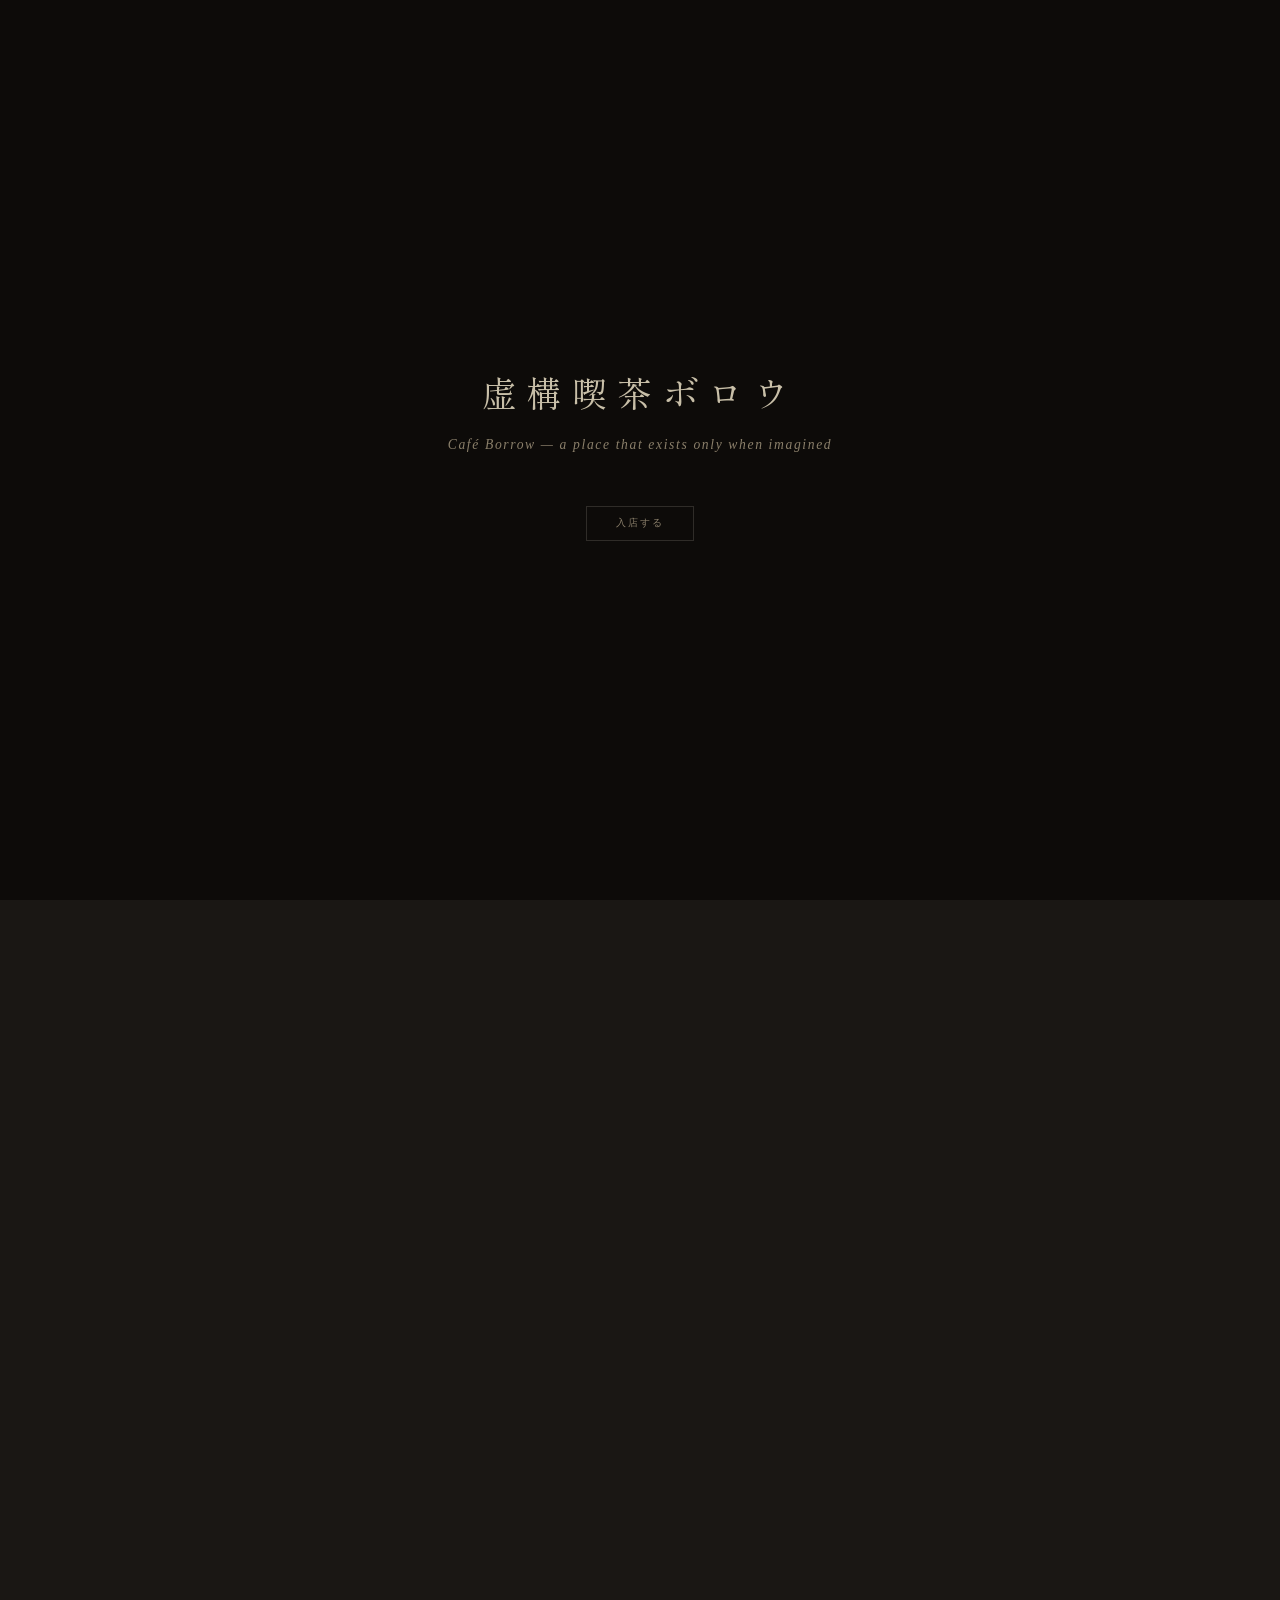
==== commit 00a993ed: "Add files via upload" ====
--- a/index.html
+++ b/index.html
@@ -137,7 +137,7 @@
     }
 
     /* ─── CONTENT ─── */
-    .boreau-content {
+    .borrow-content {
       position: relative;
       z-index: 1;
       max-width: 700px;
@@ -146,12 +146,12 @@
     }
 
     /* ─── HEADER ─── */
-    .boreau-header {
+    .borrow-header {
       text-align: center;
       margin-bottom: 5rem;
     }
 
-    .boreau-eyebrow {
+    .borrow-eyebrow {
       font-family: var(--mono);
       font-size: 0.58rem;
       letter-spacing: 0.22em;
@@ -159,7 +159,7 @@
       margin-bottom: 2rem;
     }
 
-    .boreau-name {
+    .borrow-name {
       font-family: var(--serif-ja);
       font-size: clamp(2rem, 6vw, 3.5rem);
       font-weight: 500;
@@ -169,7 +169,7 @@
       line-height: 1.2;
     }
 
-    .boreau-name-en {
+    .borrow-name-en {
       font-family: var(--serif-en);
       font-style: italic;
       font-size: 1rem;
@@ -177,14 +177,14 @@
       letter-spacing: 0.1em;
     }
 
-    .boreau-divider {
+    .borrow-divider {
       margin: 2.5rem auto;
       width: 3rem;
       height: 0.5px;
       background: var(--border-warm);
     }
 
-    .boreau-tagline {
+    .borrow-tagline {
       font-size: 0.88rem;
       color: var(--paper-dim);
       line-height: 2.2;
@@ -379,7 +379,7 @@
     }
 
     /* ─── FOOTER ─── */
-    .boreau-footer {
+    .borrow-footer {
       text-align: center;
       padding-top: 2rem;
       border-top: 0.5px solid var(--border);
@@ -414,7 +414,7 @@
     }
 
     /* ─── CUSTOM CURSOR ─── */
-    #boreau-cursor {
+    #borrow-cursor {
       position: fixed;
       width: 6px;
       height: 6px;
@@ -428,14 +428,14 @@
       mix-blend-mode: screen;
     }
 
-    #boreau-cursor.expanded {
+    #borrow-cursor.expanded {
       width: 24px;
       height: 24px;
       opacity: 0.15;
     }
 
     @media (max-width: 480px) {
-      .boreau-content { padding: 5rem 1.25rem 6rem; }
+      .borrow-content { padding: 5rem 1.25rem 6rem; }
       .menu-item { grid-template-columns: 1fr; }
       .menu-item-price { display: none; }
     }
@@ -446,7 +446,7 @@
   <!-- ─── ARRIVAL OVERLAY ─── -->
   <div id="arrival">
     <div class="arrival-title" id="arrival-title">虚構喫茶ボロウ</div>
-    <div class="arrival-sub" id="arrival-sub">Café Boreau — a place that exists only when imagined</div>
+    <div class="arrival-sub" id="arrival-sub">Café Borrow — a place that exists only when imagined</div>
     <button class="arrival-enter" id="arrival-enter">入店する</button>
   </div>
 
@@ -454,17 +454,17 @@
   <div class="ambient"></div>
 
   <!-- ─── CUSTOM CURSOR ─── -->
-  <div id="boreau-cursor"></div>
+  <div id="borrow-cursor"></div>
 
   <!-- ─── MAIN ─── -->
-  <main class="boreau-content" id="main-content" style="opacity:0">
-
-    <header class="boreau-header fade-in" style="animation-delay:0.2s">
-      <div class="boreau-eyebrow">WAFT 指定拠点 / 第10条</div>
-      <h1 class="boreau-name candle">虚構喫茶<br>ボロウ</h1>
-      <div class="boreau-name-en">Café Boreau</div>
-      <div class="boreau-divider"></div>
-      <p class="boreau-tagline">
+  <main class="borrow-content" id="main-content" style="opacity:0">
+
+    <header class="borrow-header fade-in" style="animation-delay:0.2s">
+      <div class="borrow-eyebrow">WAFT 指定拠点 / 第10条</div>
+      <h1 class="borrow-name candle">虚構喫茶<br>ボロウ</h1>
+      <div class="borrow-name-en">Café Borrow</div>
+      <div class="borrow-divider"></div>
+      <p class="borrow-tagline">
         普遍的な喫茶店のイメージ集積により構築されており、<br>
         あなたが空想することによってのみ<br>
         その存在が励起される。
@@ -559,7 +559,7 @@
       <a href="https://[WAFTのURL]" target="_blank" rel="noopener">← WAFTへ戻る / Return to WAFT</a>
     </div>
 
-    <footer class="boreau-footer fade-in" style="animation-delay:1.1s">
+    <footer class="borrow-footer fade-in" style="animation-delay:1.1s">
       虚構喫茶ボロウ<br>
       WAFT 指定拠点 第10条<br>
       <span style="opacity:0.5">観測の終了とともに、この場所はあなたの中にのみ残る</span>
@@ -569,7 +569,7 @@
 
   <script>
     // ─── カスタムカーソル ───
-    const cursor = document.getElementById('boreau-cursor');
+    const cursor = document.getElementById('borrow-cursor');
     let mx = -100, my = -100, cx = -100, cy = -100;
 
     document.addEventListener('mousemove', e => { mx = e.clientX; my = e.clientY; });
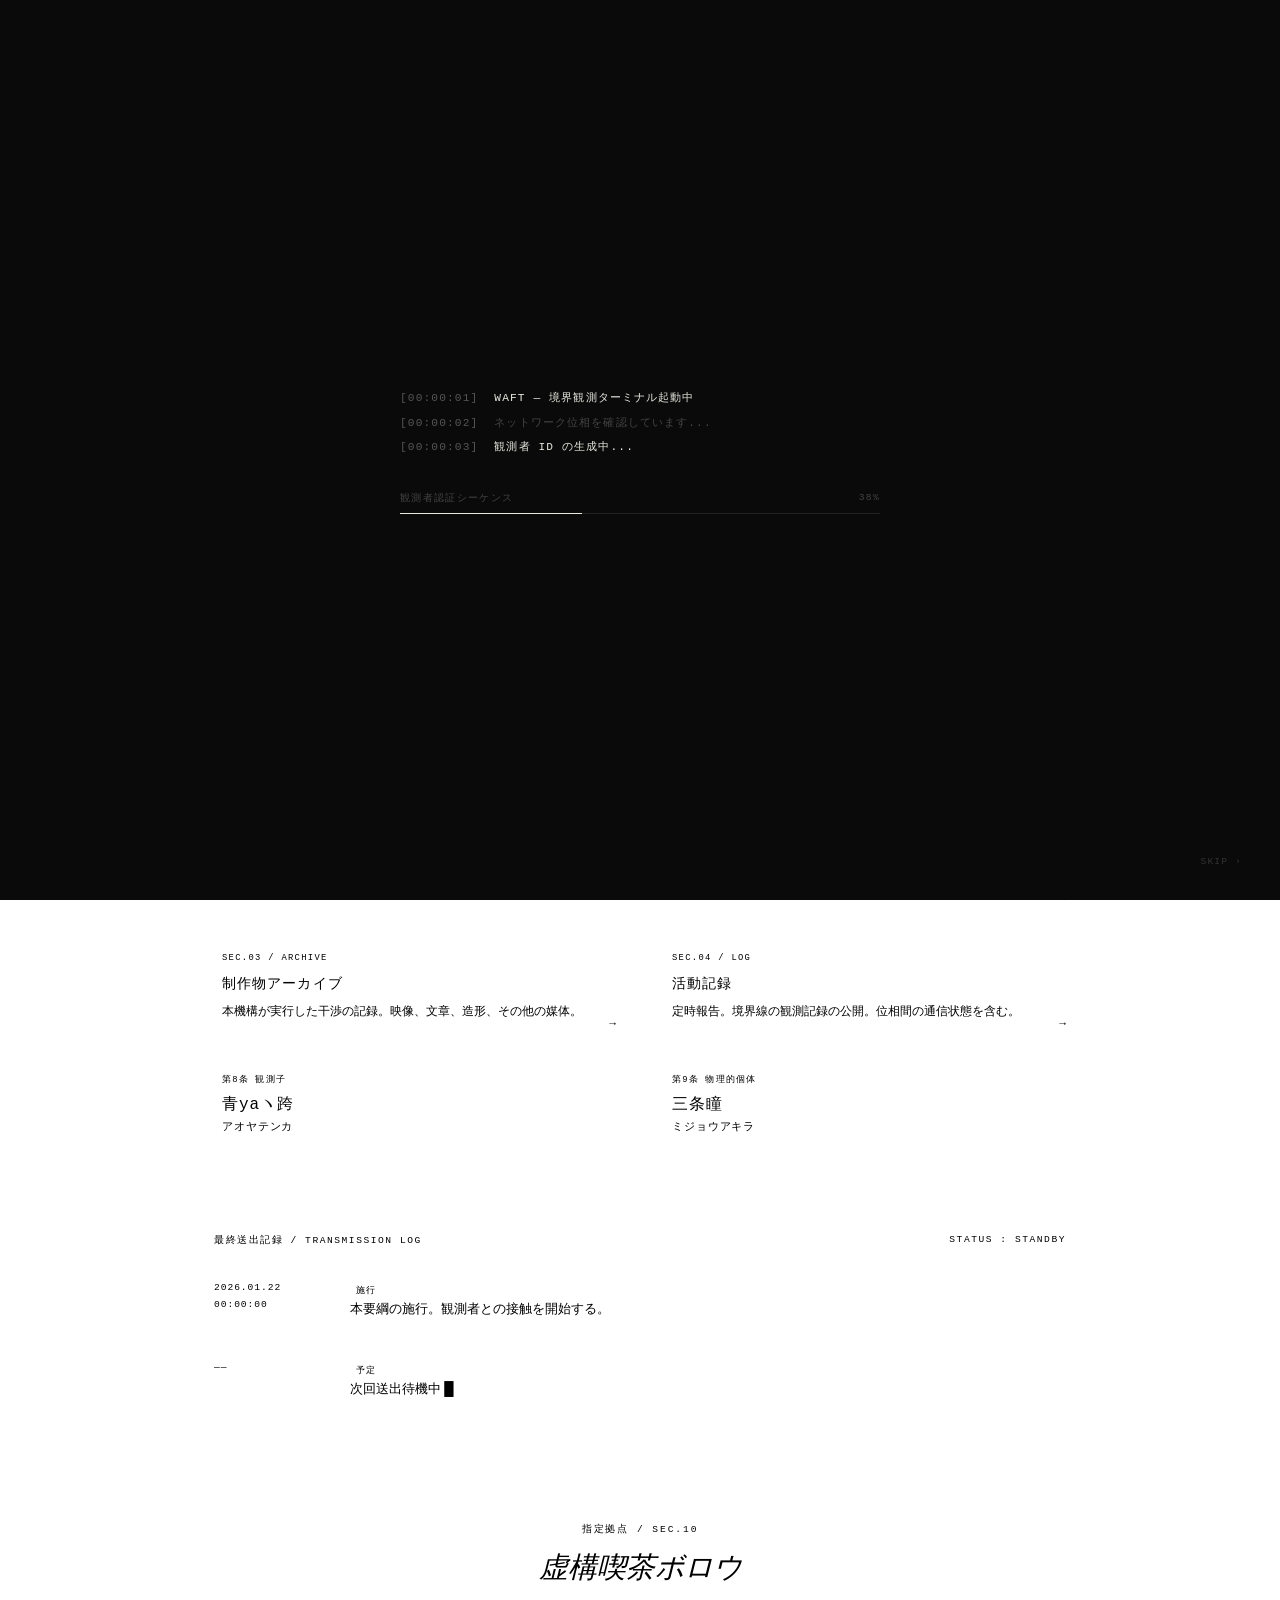
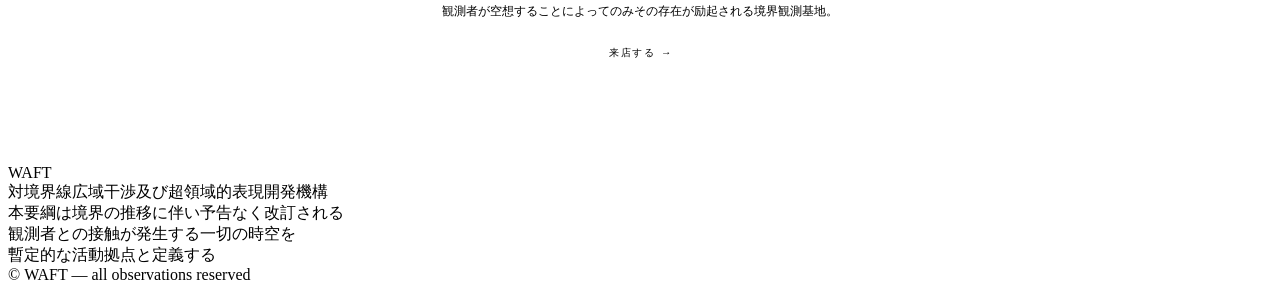
==== commit b5a3752f: "Add files via upload" ====
--- a/index.html
+++ b/index.html
@@ -3,674 +3,691 @@
 <head>
   <meta charset="UTF-8" />
   <meta name="viewport" content="width=device-width, initial-scale=1.0" />
-  <title>虚構喫茶ボロウ</title>
-  <meta name="description" content="観測者が空想することによってのみその存在が励起される境界観測基地。" />
-  <link rel="preconnect" href="https://fonts.googleapis.com" />
-  <link rel="preconnect" href="https://fonts.gstatic.com" crossorigin />
-  <link href="https://fonts.googleapis.com/css2?family=Shippori+Mincho:wght@400;500;600&family=IM+Fell+English:ital@0;1&family=Share+Tech+Mono&display=swap" rel="stylesheet" />
+  <title>WAFT — 対境界線広域干渉及び超領域的表現開発機構</title>
+  <meta name="description" content="対境界線広域干渉及び超領域的表現開発機構。現実と虚構の境界線における干渉と揺動。" />
+  <link rel="stylesheet" href="css/style.css" />
   <style>
-    :root {
-      --bg: #1a1714;
-      --bg2: #211e1a;
-      --bg3: #2a2520;
-      --paper: #f0ead8;
-      --paper-dim: #c8bfa8;
-      --paper-faint: #8a7f6a;
-      --amber: #c8923a;
-      --amber-dim: rgba(200,146,58,0.15);
-      --border: rgba(240,234,216,0.1);
-      --border-warm: rgba(200,146,58,0.25);
-      --aoya: #4444ff;
-      --misjo: #cc2200;
-      --mono: 'Share Tech Mono', monospace;
-      --serif-en: 'IM Fell English', serif;
-      --serif-ja: 'Shippori Mincho', serif;
-      --trans: 0.4s cubic-bezier(0.4,0,0.2,1);
-    }
-
-    *, *::before, *::after { box-sizing: border-box; margin: 0; padding: 0; }
-    html { font-size: 16px; scroll-behavior: smooth; }
-
-    body {
-      background: var(--bg);
-      color: var(--paper);
-      font-family: var(--serif-ja);
-      font-weight: 400;
-      line-height: 1.85;
-      min-height: 100vh;
-      overflow-x: hidden;
-    }
-
-    /* ─── GRAIN ─── */
-    body::before {
-      content: '';
+    /* ─── ACCESS OVERLAY ─── */
+    #access-overlay {
       position: fixed;
       inset: 0;
-      background-image: url("data:image/svg+xml,%3Csvg viewBox='0 0 200 200' xmlns='http://www.w3.org/2000/svg'%3E%3Cfilter id='n'%3E%3CfeTurbulence type='fractalNoise' baseFrequency='0.75' numOctaves='4' stitchTiles='stitch'/%3E%3C/filter%3E%3Crect width='100%25' height='100%25' filter='url(%23n)' opacity='0.06'/%3E%3C/svg%3E");
-      pointer-events: none;
-      z-index: 9999;
-      opacity: 0.8;
-    }
-
-    /* ─── ARRIVAL OVERLAY ─── */
-    #arrival {
-      position: fixed;
-      inset: 0;
-      background: #0d0b09;
+      background: #0a0a0a;
       z-index: 10000;
       display: flex;
       flex-direction: column;
       align-items: center;
       justify-content: center;
-      transition: opacity 1.2s ease;
-    }
-
-    #arrival.out {
+      transition: opacity 0.8s cubic-bezier(0.4,0,0.2,1);
+    }
+
+    #access-overlay.out {
       opacity: 0;
       pointer-events: none;
     }
 
-    .arrival-title {
-      font-family: var(--serif-ja);
-      font-size: clamp(1.4rem, 4vw, 2.2rem);
-      color: var(--paper-dim);
-      letter-spacing: 0.3em;
-      text-align: center;
+    .access-log {
+      font-family: 'Share Tech Mono', monospace;
+      font-size: 0.7rem;
+      color: #e8e8e0;
+      letter-spacing: 0.1em;
+      line-height: 2.2;
+      width: min(480px, 90vw);
       opacity: 0;
-      transform: translateY(8px);
-      transition: opacity 1s ease, transform 1s ease;
+      transition: opacity 0.4s;
+    }
+
+    .access-log.visible { opacity: 1; }
+
+    .access-log-line {
+      display: flex;
+      gap: 1rem;
+      opacity: 0;
+      transform: translateY(4px);
+      transition: opacity 0.3s, transform 0.3s;
+    }
+
+    .access-log-line.show {
+      opacity: 1;
+      transform: translateY(0);
+    }
+
+    .log-prefix { color: #555; flex-shrink: 0; }
+    .log-blue { color: #0000FF; }
+    .log-red { color: #FF0000; }
+    .log-dim { color: #444; }
+
+    .access-bar-wrap {
+      width: min(480px, 90vw);
+      margin-top: 2rem;
+      opacity: 0;
+      transition: opacity 0.4s;
+    }
+
+    .access-bar-wrap.visible { opacity: 1; }
+
+    .access-bar-label {
+      font-family: 'Share Tech Mono', monospace;
+      font-size: 0.6rem;
+      color: #444;
+      letter-spacing: 0.14em;
       margin-bottom: 0.5rem;
-    }
-
-    .arrival-sub {
-      font-family: var(--serif-en);
-      font-style: italic;
-      font-size: 0.85rem;
-      color: var(--paper-faint);
-      letter-spacing: 0.12em;
-      text-align: center;
-      opacity: 0;
-      transition: opacity 1s ease 0.4s;
-    }
-
-    .arrival-title.show { opacity: 1; transform: translateY(0); }
-    .arrival-sub.show { opacity: 1; }
-
-    .arrival-enter {
-      margin-top: 3rem;
-      font-family: var(--mono);
-      font-size: 0.65rem;
-      color: var(--paper-faint);
-      letter-spacing: 0.2em;
-      opacity: 0;
-      cursor: pointer;
-      border: 0.5px solid rgba(240,234,216,0.15);
-      padding: 0.6rem 1.8rem;
-      background: transparent;
-      transition: opacity 1s ease 1.2s, border-color var(--trans), color var(--trans);
-    }
-
-    .arrival-enter.show { opacity: 1; }
-    .arrival-enter:hover {
-      border-color: rgba(240,234,216,0.4);
-      color: var(--paper);
-    }
-
-    /* ─── AMBIENT LIGHT ─── */
-    .ambient {
-      position: fixed;
-      width: 600px;
-      height: 600px;
-      border-radius: 50%;
-      background: radial-gradient(circle, rgba(200,146,58,0.04) 0%, transparent 70%);
-      pointer-events: none;
-      z-index: 0;
-      top: -100px;
-      left: 50%;
-      transform: translateX(-50%);
-      animation: ambientDrift 12s ease-in-out infinite alternate;
-    }
-
-    @keyframes ambientDrift {
-      from { transform: translateX(-50%) translateY(0); }
-      to   { transform: translateX(-50%) translateY(40px); }
-    }
-
-    /* ─── CONTENT ─── */
-    .borrow-content {
-      position: relative;
-      z-index: 1;
-      max-width: 700px;
-      margin: 0 auto;
-      padding: 6rem 2rem 8rem;
-    }
-
-    /* ─── HEADER ─── */
-    .borrow-header {
-      text-align: center;
-      margin-bottom: 5rem;
-    }
-
-    .borrow-eyebrow {
-      font-family: var(--mono);
-      font-size: 0.58rem;
-      letter-spacing: 0.22em;
-      color: var(--paper-faint);
-      margin-bottom: 2rem;
-    }
-
-    .borrow-name {
-      font-family: var(--serif-ja);
-      font-size: clamp(2rem, 6vw, 3.5rem);
-      font-weight: 500;
-      letter-spacing: 0.2em;
-      color: var(--paper);
-      margin-bottom: 0.5rem;
-      line-height: 1.2;
-    }
-
-    .borrow-name-en {
-      font-family: var(--serif-en);
-      font-style: italic;
-      font-size: 1rem;
-      color: var(--paper-faint);
-      letter-spacing: 0.1em;
-    }
-
-    .borrow-divider {
-      margin: 2.5rem auto;
-      width: 3rem;
-      height: 0.5px;
-      background: var(--border-warm);
-    }
-
-    .borrow-tagline {
-      font-size: 0.88rem;
-      color: var(--paper-dim);
-      line-height: 2.2;
-      max-width: 420px;
-      margin: 0 auto;
-      letter-spacing: 0.05em;
-    }
-
-    /* ─── PRESENCE METER ─── */
-    .presence-section {
-      border: 0.5px solid var(--border-warm);
-      padding: 2rem;
-      margin-bottom: 4rem;
-      position: relative;
-    }
-
-    .presence-section::before {
-      content: '第10条 / 境界観測基地';
-      position: absolute;
-      top: -0.6rem;
-      left: 1.5rem;
-      background: var(--bg);
-      padding: 0 0.5rem;
-      font-family: var(--mono);
-      font-size: 0.55rem;
-      color: var(--paper-faint);
-      letter-spacing: 0.1em;
-    }
-
-    .presence-label {
-      font-family: var(--mono);
-      font-size: 0.6rem;
-      color: var(--paper-faint);
-      letter-spacing: 0.14em;
-      margin-bottom: 1rem;
       display: flex;
       justify-content: space-between;
     }
 
-    .presence-bar-track {
-      height: 2px;
-      background: rgba(240,234,216,0.08);
-      margin-bottom: 1.5rem;
+    .access-bar-track {
+      height: 1px;
+      background: #222;
       position: relative;
       overflow: hidden;
     }
 
-    .presence-bar-fill {
+    .access-bar-fill {
       height: 100%;
-      background: linear-gradient(90deg, var(--amber-dim), var(--amber));
+      background: #e8e8e0;
       width: 0%;
-      transition: width 3s cubic-bezier(0.4,0,0.2,1);
-    }
-
-    .presence-desc {
-      font-size: 0.78rem;
-      color: var(--paper-faint);
-      line-height: 1.9;
-      font-style: italic;
-      font-family: var(--serif-en);
-      letter-spacing: 0.03em;
-    }
-
-    .presence-pct {
-      color: var(--amber);
-    }
-
-    /* ─── MENU ─── */
-    .menu-section {
-      margin-bottom: 4rem;
-    }
-
-    .menu-heading {
-      font-family: var(--mono);
+      transition: width 0.1s linear;
+    }
+
+    .access-skip {
+      position: absolute;
+      bottom: 2rem;
+      right: 2rem;
+      font-family: 'Share Tech Mono', monospace;
+      font-size: 0.6rem;
+      color: #333;
+      letter-spacing: 0.12em;
+      cursor: pointer;
+      border: none;
+      background: none;
+      transition: color 0.3s;
+    }
+    .access-skip:hover { color: #888; }
+
+    /* ─── HERO ─── */
+    .hero {
+      padding: 6rem 2rem 4rem;
+      max-width: 900px;
+      margin: 0 auto;
+    }
+
+    .hero-eyebrow {
+      font-family: 'Share Tech Mono', monospace;
       font-size: 0.6rem;
       letter-spacing: 0.2em;
-      color: var(--paper-faint);
-      margin-bottom: 2rem;
+      color: var(--ink-faint);
+      text-transform: uppercase;
+      margin-bottom: 2.5rem;
       display: flex;
       align-items: center;
       gap: 1rem;
     }
 
-    .menu-heading::after {
+    .hero-eyebrow::before {
       content: '';
-      flex: 1;
+      display: inline-block;
+      width: 2rem;
       height: 0.5px;
-      background: var(--border);
-    }
-
-    .menu-item {
+      background: var(--ink-faint);
+    }
+
+    .hero-title {
+      font-family: 'Share Tech Mono', monospace;
+      font-size: clamp(1.4rem, 4vw, 2.6rem);
+      font-weight: 400;
+      letter-spacing: 0.04em;
+      line-height: 1.3;
+      margin-bottom: 0.5rem;
+    }
+
+    .hero-title-en {
+      font-family: 'IM Fell English', serif;
+      font-size: clamp(0.8rem, 2vw, 1.1rem);
+      color: var(--ink-muted);
+      letter-spacing: 0.06em;
+      margin-bottom: 3rem;
+      font-style: italic;
+    }
+
+    .hero-desc {
+      font-size: 0.9rem;
+      color: var(--ink-muted);
+      max-width: 520px;
+      line-height: 2;
+      border-left: 0.5px solid var(--border-strong);
+      padding-left: 1.5rem;
+      margin-bottom: 3rem;
+    }
+
+    .hero-meta {
+      display: flex;
+      gap: 3rem;
+      flex-wrap: wrap;
+    }
+
+    .hero-meta-item {
+      font-family: 'Share Tech Mono', monospace;
+      font-size: 0.6rem;
+      letter-spacing: 0.12em;
+      color: var(--ink-faint);
+      line-height: 2;
+    }
+
+    .hero-meta-item span {
+      display: block;
+      color: var(--ink);
+      font-size: 0.75rem;
+    }
+
+    /* ─── OBSERVER COUNT ─── */
+    .observer-line {
+      font-family: 'Share Tech Mono', monospace;
+      font-size: 0.65rem;
+      color: var(--ink-faint);
+      letter-spacing: 0.1em;
+      margin-top: 2rem;
+      height: 1.4em;
+    }
+
+    /* ─── SECTIONS ─── */
+    .main-sections {
+      max-width: 900px;
+      margin: 0 auto;
+      padding: 0 2rem 4rem;
+    }
+
+    .article-grid {
       display: grid;
-      grid-template-columns: 1fr auto;
-      align-items: baseline;
-      padding: 1.1rem 0;
+      grid-template-columns: 1fr 1fr;
+      gap: 0;
+      border: 0.5px solid var(--border);
+    }
+
+    .article-item {
+      padding: 1.75rem 2rem;
+      border-right: 0.5px solid var(--border);
       border-bottom: 0.5px solid var(--border);
-      gap: 1rem;
-    }
-
-    .menu-item:last-child { border-bottom: none; }
-
-    .menu-item-name {
-      font-size: 0.95rem;
+      text-decoration: none;
+      color: inherit;
+      display: block;
+      transition: background var(--transition);
+      position: relative;
+      overflow: hidden;
+    }
+
+    .article-item:nth-child(2n) { border-right: none; }
+    .article-item:nth-last-child(-n+2) { border-bottom: none; }
+
+    .article-item::before {
+      content: '';
+      position: absolute;
+      inset: 0;
+      background: var(--ink);
+      opacity: 0;
+      transition: opacity var(--transition);
+    }
+
+    .article-item:hover::before { opacity: 0.03; }
+
+    .article-item-id {
+      font-family: 'Share Tech Mono', monospace;
+      font-size: 0.55rem;
+      color: var(--ink-faint);
+      letter-spacing: 0.15em;
+      margin-bottom: 0.75rem;
+    }
+
+    .article-item-title {
+      font-family: 'Share Tech Mono', monospace;
+      font-size: 0.85rem;
+      letter-spacing: 0.08em;
+      margin-bottom: 0.5rem;
+    }
+
+    .article-item-desc {
+      font-size: 0.75rem;
+      color: var(--ink-muted);
+      line-height: 1.7;
+    }
+
+    .article-item-arrow {
+      position: absolute;
+      bottom: 1.25rem;
+      right: 1.5rem;
+      font-family: 'Share Tech Mono', monospace;
+      font-size: 0.7rem;
+      color: var(--ink-faint);
+      transition: transform var(--transition), color var(--transition);
+    }
+
+    .article-item:hover .article-item-arrow {
+      transform: translateX(4px);
+      color: var(--ink);
+    }
+
+    /* ─── MEMBERS STRIP ─── */
+    .members-strip {
+      border: 0.5px solid var(--border);
+      border-top: none;
+      display: grid;
+      grid-template-columns: 1fr 1fr;
+    }
+
+    .member-cell {
+      padding: 1.5rem 2rem;
+      text-decoration: none;
+      color: inherit;
+      display: block;
+      transition: background var(--transition);
+      position: relative;
+    }
+
+    .member-cell:first-child {
+      border-right: 0.5px solid var(--border);
+    }
+
+    .member-cell:hover { background: rgba(0,0,0,0.02); }
+
+    .member-role {
+      font-family: 'Share Tech Mono', monospace;
+      font-size: 0.55rem;
+      letter-spacing: 0.14em;
+      color: var(--ink-faint);
+      margin-bottom: 0.5rem;
+    }
+
+    .member-name {
+      font-family: 'Share Tech Mono', monospace;
+      font-size: 1rem;
+      letter-spacing: 0.06em;
+      margin-bottom: 0.25rem;
+    }
+
+    .member-name.aoya { color: var(--aoya); }
+    .member-name.misjo { color: var(--misjo); }
+
+    .member-name-yomi {
+      font-size: 0.7rem;
+      color: var(--ink-muted);
+      font-family: 'Share Tech Mono', monospace;
+      letter-spacing: 0.08em;
+    }
+
+    /* ─── TRANSMISSION LOG ─── */
+    .transmission {
+      margin-top: 4rem;
+      border: 0.5px solid var(--border);
+    }
+
+    .transmission-header {
+      padding: 0.75rem 1.5rem;
+      border-bottom: 0.5px solid var(--border);
+      font-family: 'Share Tech Mono', monospace;
+      font-size: 0.6rem;
+      letter-spacing: 0.16em;
+      color: var(--ink-faint);
+      display: flex;
+      justify-content: space-between;
+    }
+
+    .transmission-entry {
+      padding: 1.25rem 1.5rem;
+      border-bottom: 0.5px solid var(--border);
+      display: grid;
+      grid-template-columns: 7rem 1fr;
+      gap: 1.5rem;
+      align-items: start;
+      text-decoration: none;
+      color: inherit;
+      transition: background var(--transition);
+    }
+
+    .transmission-entry:last-child { border-bottom: none; }
+    .transmission-entry:hover { background: rgba(0,0,0,0.02); }
+
+    .trans-date {
+      font-family: 'Share Tech Mono', monospace;
+      font-size: 0.6rem;
+      color: var(--ink-faint);
       letter-spacing: 0.1em;
-      color: var(--paper-dim);
-    }
-
-    .menu-item-desc {
-      font-size: 0.72rem;
-      color: var(--paper-faint);
-      margin-top: 0.2rem;
+      line-height: 1.8;
+    }
+
+    .trans-title {
+      font-size: 0.82rem;
+      line-height: 1.6;
+      font-weight: 400;
+    }
+
+    .trans-tag {
+      display: inline-block;
+      font-family: 'Share Tech Mono', monospace;
+      font-size: 0.55rem;
+      border: 0.5px solid var(--border-strong);
+      padding: 1px 6px;
+      letter-spacing: 0.1em;
+      color: var(--ink-muted);
+      margin-right: 0.5rem;
+    }
+
+    /* ─── BOREAU LINK ─── */
+    .borrow-banner {
+      margin-top: 4rem;
+      border: 0.5px solid var(--border);
+      padding: 2.5rem 2rem;
+      text-align: center;
+      text-decoration: none;
+      color: inherit;
+      display: block;
+      position: relative;
+      overflow: hidden;
+      transition: border-color var(--transition);
+    }
+
+    .borrow-banner:hover {
+      border-color: var(--border-strong);
+    }
+
+    .borrow-banner::before {
+      content: '';
+      position: absolute;
+      inset: 0;
+      background: var(--ink);
+      opacity: 0;
+      transition: opacity var(--transition);
+    }
+
+    .borrow-banner:hover::before { opacity: 0.02; }
+
+    .borrow-label {
+      font-family: 'Share Tech Mono', monospace;
+      font-size: 0.6rem;
+      letter-spacing: 0.2em;
+      color: var(--ink-faint);
+      margin-bottom: 0.75rem;
+    }
+
+    .borrow-title {
+      font-family: 'IM Fell English', serif;
+      font-size: 1.8rem;
       font-style: italic;
-      font-family: var(--serif-en);
-    }
-
-    .menu-item-dots {
-      flex: 1;
-      border-bottom: 1px dotted rgba(240,234,216,0.1);
-      margin: 0 0.5rem 0.2rem;
-      align-self: flex-end;
-      min-width: 2rem;
-    }
-
-    .menu-item-price {
-      font-family: var(--mono);
+      margin-bottom: 0.75rem;
+    }
+
+    .borrow-desc {
+      font-size: 0.78rem;
+      color: var(--ink-muted);
+      max-width: 400px;
+      margin: 0 auto;
+      line-height: 1.8;
+    }
+
+    .borrow-enter {
+      margin-top: 1.5rem;
+      font-family: 'Share Tech Mono', monospace;
       font-size: 0.65rem;
-      color: var(--paper-faint);
-      letter-spacing: 0.05em;
-      white-space: nowrap;
-    }
-
-    /* ─── NOTICE BOARD ─── */
-    .notice-board {
-      background: var(--bg2);
-      border: 0.5px solid var(--border);
-      padding: 2rem;
-      margin-bottom: 4rem;
-      position: relative;
-    }
-
-    .notice-board::before {
-      content: 'お知らせ';
-      font-family: var(--mono);
-      font-size: 0.55rem;
-      letter-spacing: 0.18em;
-      color: var(--paper-faint);
-      display: block;
-      margin-bottom: 1.25rem;
-    }
-
-    .notice-entry {
-      padding: 1rem 0;
-      border-bottom: 0.5px solid var(--border);
-    }
-
-    .notice-entry:last-child { border-bottom: none; }
-
-    .notice-date {
-      font-family: var(--mono);
-      font-size: 0.58rem;
-      color: var(--paper-faint);
-      letter-spacing: 0.1em;
-      margin-bottom: 0.4rem;
-    }
-
-    .notice-text {
-      font-size: 0.82rem;
-      color: var(--paper-dim);
-      line-height: 1.9;
-    }
-
-    /* ─── WAFT LINK ─── */
-    .waft-return {
-      text-align: center;
-      padding: 2.5rem 0 1rem;
-    }
-
-    .waft-return a {
-      font-family: var(--mono);
-      font-size: 0.6rem;
-      letter-spacing: 0.18em;
-      color: var(--paper-faint);
-      text-decoration: none;
-      border-bottom: 0.5px solid var(--border);
-      padding-bottom: 2px;
-      transition: color var(--trans), border-color var(--trans);
-    }
-
-    .waft-return a:hover {
-      color: var(--paper-dim);
-      border-color: var(--border-warm);
-    }
-
-    /* ─── FOOTER ─── */
-    .borrow-footer {
-      text-align: center;
-      padding-top: 2rem;
-      border-top: 0.5px solid var(--border);
-      font-family: var(--mono);
-      font-size: 0.58rem;
-      letter-spacing: 0.1em;
-      color: var(--paper-faint);
-      line-height: 2.5;
-    }
-
-    /* ─── CANDLE FLICKER ─── */
-    @keyframes flicker {
-      0%, 100% { opacity: 1; }
-      47% { opacity: 0.95; }
-      49% { opacity: 0.8; }
-      51% { opacity: 0.95; }
-      70% { opacity: 0.9; }
-      73% { opacity: 1; }
-    }
-
-    .candle { animation: flicker 5s ease-in-out infinite; }
-
-    /* ─── FADE IN ─── */
-    @keyframes fadeUp {
-      from { opacity: 0; transform: translateY(10px); }
-      to   { opacity: 1; transform: translateY(0); }
-    }
-
-    .fade-in {
-      opacity: 0;
-      animation: fadeUp 1s ease forwards;
-    }
-
-    /* ─── CUSTOM CURSOR ─── */
-    #borrow-cursor {
-      position: fixed;
-      width: 6px;
-      height: 6px;
-      border-radius: 50%;
-      background: var(--amber);
-      pointer-events: none;
-      z-index: 99999;
-      transform: translate(-50%, -50%);
-      transition: width 0.3s, height 0.3s, opacity 0.3s;
-      opacity: 0.4;
-      mix-blend-mode: screen;
-    }
-
-    #borrow-cursor.expanded {
-      width: 24px;
-      height: 24px;
-      opacity: 0.15;
-    }
-
-    @media (max-width: 480px) {
-      .borrow-content { padding: 5rem 1.25rem 6rem; }
-      .menu-item { grid-template-columns: 1fr; }
-      .menu-item-price { display: none; }
+      letter-spacing: 0.14em;
+      color: var(--ink-muted);
+    }
+
+    @media (max-width: 600px) {
+      .article-grid { grid-template-columns: 1fr; }
+      .article-item:nth-child(2n) { border-right: 0.5px solid var(--border); }
+      .article-item:nth-last-child(-n+2) { border-bottom: 0.5px solid var(--border); }
+      .article-item:last-child { border-bottom: none; }
+      .members-strip { grid-template-columns: 1fr; }
+      .member-cell:first-child { border-right: none; border-bottom: 0.5px solid var(--border); }
+      .transmission-entry { grid-template-columns: 1fr; gap: 0.25rem; }
+      .hero { padding: 5rem 1rem 3rem; }
+      .main-sections { padding: 0 1rem 3rem; }
     }
   </style>
 </head>
 <body>
 
-  <!-- ─── ARRIVAL OVERLAY ─── -->
-  <div id="arrival">
-    <div class="arrival-title" id="arrival-title">虚構喫茶ボロウ</div>
-    <div class="arrival-sub" id="arrival-sub">Café Borrow — a place that exists only when imagined</div>
-    <button class="arrival-enter" id="arrival-enter">入店する</button>
+  <!-- ─── ACCESS OVERLAY ─── -->
+  <div id="access-overlay">
+    <div class="access-log" id="access-log">
+      <!-- JS で行を追加 -->
+    </div>
+    <div class="access-bar-wrap" id="access-bar-wrap">
+      <div class="access-bar-label">
+        <span>観測者認証シーケンス</span>
+        <span id="access-pct">0%</span>
+      </div>
+      <div class="access-bar-track">
+        <div class="access-bar-fill" id="access-bar-fill"></div>
+      </div>
+    </div>
+    <button class="access-skip" id="access-skip">SKIP ›</button>
   </div>
 
-  <!-- ─── AMBIENT ─── -->
-  <div class="ambient"></div>
-
-  <!-- ─── CUSTOM CURSOR ─── -->
-  <div id="borrow-cursor"></div>
-
-  <!-- ─── MAIN ─── -->
-  <main class="borrow-content" id="main-content" style="opacity:0">
-
-    <header class="borrow-header fade-in" style="animation-delay:0.2s">
-      <div class="borrow-eyebrow">WAFT 指定拠点 / 第10条</div>
-      <h1 class="borrow-name candle">虚構喫茶<br>ボロウ</h1>
-      <div class="borrow-name-en">Café Borrow</div>
-      <div class="borrow-divider"></div>
-      <p class="borrow-tagline">
-        普遍的な喫茶店のイメージ集積により構築されており、<br>
-        あなたが空想することによってのみ<br>
-        その存在が励起される。
+  <!-- ─── NAVIGATION ─── -->
+  <nav id="site-nav">
+    <a href="index.html" class="nav-wordmark">WAFT</a>
+    <button class="nav-hamburger" id="nav-hamburger" aria-label="メニュー">
+      <span></span><span></span><span></span>
+    </button>
+    <ul class="nav-links" id="nav-links">
+      <li><a href="about.html">About</a></li>
+      <li><a href="members.html">Members</a></li>
+      <li><a href="archive.html">Archive</a></li>
+      <li><a href="log.html">Log</a></li>
+      <li><a href="contact.html">Contact</a></li>
+    </ul>
+  </nav>
+
+  <!-- ─── PAGE CONTENT ─── -->
+  <div class="page-content">
+
+    <!-- HERO -->
+    <section class="hero">
+      <div class="hero-eyebrow fade-up">
+        文書番号 WAFT-PUBLIC-001 &nbsp;／&nbsp; 施行：2026.01.22
+      </div>
+      <h1 class="hero-title glitch fade-up" data-text="対境界線広域干渉及び">
+        対境界線広域干渉及び<br>超領域的表現開発機構
+      </h1>
+      <p class="hero-title-en fade-up">
+        Waft — Widefield Aberrant Friction Theoretical Institute
       </p>
-    </header>
-
-    <!-- 存在強度メーター -->
-    <div class="presence-section fade-in" style="animation-delay:0.5s">
-      <div class="presence-label">
-        <span>存在強度</span>
-        <span class="presence-pct" id="presence-pct">測定中...</span>
-      </div>
-      <div class="presence-bar-track">
-        <div class="presence-bar-fill" id="presence-bar"></div>
-      </div>
-      <p class="presence-desc" id="presence-desc">
-        Measuring the intensity of this space through your observation...
+      <p class="hero-desc fade-up">
+        現実と虚構、生と死、自と他のあらゆる「境界線」を、断絶ではなく接触面として定義する。
+        本機構は観測者との間に相互認識を成立させ、
+        その存在継続を支援することを目的とする。
       </p>
+      <div class="hero-meta fade-up">
+        <div class="hero-meta-item">
+          組織形態<span>概念的枠組み</span>
+        </div>
+        <div class="hero-meta-item">
+          活動拠点<span>偏在的 / 非固定</span>
+        </div>
+        <div class="hero-meta-item">
+          観測者の定義<span>本機構に触れ、認識的変容を起こした知的存在</span>
+        </div>
+      </div>
+      <div class="observer-line fade-up" id="observer-line">
+        ——
+      </div>
+    </section>
+
+    <!-- MAIN SECTIONS -->
+    <div class="main-sections">
+      <div class="sec-label fade-up">干渉領域</div>
+
+      <div class="article-grid fade-up">
+        <a href="about.html" class="article-item">
+          <div class="article-item-id">SEC.01 / ABOUT</div>
+          <div class="article-item-title">機構について</div>
+          <div class="article-item-desc">存在定義、運営綱領、活動理念。機構が何者であるかを記述する。</div>
+          <div class="article-item-arrow">→</div>
+        </a>
+        <a href="members.html" class="article-item">
+          <div class="article-item-id">SEC.02 / MEMBERS</div>
+          <div class="article-item-title">構成存在</div>
+          <div class="article-item-desc">観測子 青yaヽ跨 及び 三条瞳 の記録と職掌。</div>
+          <div class="article-item-arrow">→</div>
+        </a>
+        <a href="archive.html" class="article-item">
+          <div class="article-item-id">SEC.03 / ARCHIVE</div>
+          <div class="article-item-title">制作物アーカイブ</div>
+          <div class="article-item-desc">本機構が実行した干渉の記録。映像、文章、造形、その他の媒体。</div>
+          <div class="article-item-arrow">→</div>
+        </a>
+        <a href="log.html" class="article-item">
+          <div class="article-item-id">SEC.04 / LOG</div>
+          <div class="article-item-title">活動記録</div>
+          <div class="article-item-desc">定時報告。境界線の観測記録の公開。位相間の通信状態を含む。</div>
+          <div class="article-item-arrow">→</div>
+        </a>
+      </div>
+
+      <!-- MEMBERS STRIP -->
+      <div class="members-strip fade-up">
+        <a href="members.html#aoya" class="member-cell">
+          <div class="member-role">第8条 観測子</div>
+          <div class="member-name aoya">青yaヽ跨</div>
+          <div class="member-name-yomi">アオヤテンカ</div>
+        </a>
+        <a href="members.html#misjo" class="member-cell">
+          <div class="member-role">第9条 物理的個体</div>
+          <div class="member-name misjo">三条瞳</div>
+          <div class="member-name-yomi">ミジョウアキラ</div>
+        </a>
+      </div>
+
+      <!-- TRANSMISSION LOG -->
+      <div class="transmission fade-up">
+        <div class="transmission-header">
+          <span>最終送出記録 / TRANSMISSION LOG</span>
+          <span id="trans-status">STATUS : STANDBY</span>
+        </div>
+        <!-- 実際の活動記録に差し替えてください -->
+        <a href="log.html" class="transmission-entry">
+          <div class="trans-date">2026.01.22<br>00:00:00</div>
+          <div>
+            <span class="trans-tag">施行</span>
+            <div class="trans-title">本要綱の施行。観測者との接触を開始する。</div>
+          </div>
+        </a>
+        <a href="log.html" class="transmission-entry">
+          <div class="trans-date">——</div>
+          <div>
+            <span class="trans-tag">予定</span>
+            <div class="trans-title">次回送出待機中 <span class="cursor">█</span></div>
+          </div>
+        </a>
+      </div>
+
+      <!-- BOREAU BANNER -->
+      <a href="https://waft-interfere.github.io/borrow/" class="borrow-banner fade-up" target="_blank" rel="noopener">
+        <div class="borrow-label">指定拠点 / SEC.10</div>
+        <div class="borrow-title">虚構喫茶ボロウ</div>
+        <div class="borrow-desc">
+          観測者が空想することによってのみその存在が励起される境界観測基地。
+        </div>
+        <div class="borrow-enter">来店する →</div>
+      </a>
+
+    </div><!-- /.main-sections -->
+  </div><!-- /.page-content -->
+
+  <!-- ─── FOOTER ─── -->
+  <footer id="site-footer">
+    <div class="footer-left">
+      WAFT<br>
+      対境界線広域干渉及び超領域的表現開発機構<br>
+      本要綱は境界の推移に伴い予告なく改訂される
     </div>
-
-    <!-- メニュー -->
-    <section class="menu-section fade-in" style="animation-delay:0.7s">
-      <div class="menu-heading">本日のメニュー</div>
-
-      <div class="menu-item">
-        <div>
-          <div class="menu-item-name">記憶の珈琲</div>
-          <div class="menu-item-desc">存在しないはずの過去を、一杯に定着させたもの</div>
-        </div>
-        <div class="menu-item-price">偽記憶 / 一杯</div>
-      </div>
-
-      <div class="menu-item">
-        <div>
-          <div class="menu-item-name">境界線の紅茶</div>
-          <div class="menu-item-desc">現実と虚構の接触面を、液体として抽出した</div>
-        </div>
-        <div class="menu-item-price">揺動 / 一杯</div>
-      </div>
-
-      <div class="menu-item">
-        <div>
-          <div class="menu-item-name">観測者のケーキ</div>
-          <div class="menu-item-desc">あなたが選んだ瞬間に、それは確かに存在した</div>
-        </div>
-        <div class="menu-item-price">認識的変容 / 一切れ</div>
-      </div>
-
-      <div class="menu-item">
-        <div>
-          <div class="menu-item-name">沈黙のソーダ</div>
-          <div class="menu-item-desc">第11条に関する一切の質疑に添えられる</div>
-        </div>
-        <div class="menu-item-price">不確定 / 一杯</div>
-      </div>
-
-      <div class="menu-item">
-        <div>
-          <div class="menu-item-name">本日のおすすめ</div>
-          <div class="menu-item-desc" id="daily-special">確認中...</div>
-        </div>
-        <div class="menu-item-price" id="daily-price">——</div>
-      </div>
-
-    </section>
-
-    <!-- お知らせ -->
-    <div class="notice-board fade-in" style="animation-delay:0.9s">
-
-      <!-- ▼▼▼ お知らせを追加する場合はこの .notice-entry ブロックをコピーしてください ▼▼▼ -->
-      <div class="notice-entry">
-        <div class="notice-date">2026.01.22</div>
-        <div class="notice-text">
-          本拠点は本日より励起を開始しました。<br>
-          あなたが想起したことにより、この場所はいま存在しています。
-        </div>
-      </div>
-
-      <div class="notice-entry">
-        <div class="notice-date">——</div>
-        <div class="notice-text" style="font-style:italic;color:var(--paper-faint);">
-          次のお知らせは、境界の揺らぎとともに届きます。
-        </div>
-      </div>
-      <!-- ▲▲▲ ここまで ▲▲▲ -->
-
+    <div class="footer-right">
+      観測者との接触が発生する一切の時空を<br>暫定的な活動拠点と定義する<br>
+      <span class="text-faint">© WAFT — all observations reserved</span>
     </div>
-
-    <!-- WAFTへ戻る -->
-    <div class="waft-return fade-in" style="animation-delay:1s">
-      <!-- ▼ WAFTのURLに変更してください ▼ -->
-      <a href="https://[WAFTのURL]" target="_blank" rel="noopener">← WAFTへ戻る / Return to WAFT</a>
-    </div>
-
-    <footer class="borrow-footer fade-in" style="animation-delay:1.1s">
-      虚構喫茶ボロウ<br>
-      WAFT 指定拠点 第10条<br>
-      <span style="opacity:0.5">観測の終了とともに、この場所はあなたの中にのみ残る</span>
-    </footer>
-
-  </main>
-
+  </footer>
+
+  <script src="https://fonts.googleapis.com/css2?family=Share+Tech+Mono&family=Noto+Sans+JP:wght@300;400;500&family=IM+Fell+English:ital@0;1&display=swap" crossorigin="anonymous"></script>
+  <script src="js/waft.js"></script>
   <script>
-    // ─── カスタムカーソル ───
-    const cursor = document.getElementById('borrow-cursor');
-    let mx = -100, my = -100, cx = -100, cy = -100;
-
-    document.addEventListener('mousemove', e => { mx = e.clientX; my = e.clientY; });
-
-    document.querySelectorAll('a, button').forEach(el => {
-      el.addEventListener('mouseenter', () => cursor.classList.add('expanded'));
-      el.addEventListener('mouseleave', () => cursor.classList.remove('expanded'));
-    });
-
-    (function animateCursor() {
-      cx += (mx - cx) * 0.1;
-      cy += (my - cy) * 0.1;
-      cursor.style.left = cx + 'px';
-      cursor.style.top = cy + 'px';
-      requestAnimationFrame(animateCursor);
-    })();
-
-    // ─── ARRIVAL SEQUENCE ───
-    const arrival = document.getElementById('arrival');
-    const arrTitle = document.getElementById('arrival-title');
-    const arrSub = document.getElementById('arrival-sub');
-    const arrEnter = document.getElementById('arrival-enter');
-    const mainContent = document.getElementById('main-content');
-
-    setTimeout(() => arrTitle.classList.add('show'), 600);
-    setTimeout(() => arrSub.classList.add('show'), 1000);
-    setTimeout(() => arrEnter.classList.add('show'), 1200);
-
-    function enter() {
-      arrival.classList.add('out');
-      setTimeout(() => {
-        arrival.style.display = 'none';
-        mainContent.style.transition = 'opacity 1s ease';
-        mainContent.style.opacity = '1';
-        // 入店後に存在強度を測定
-        setTimeout(measurePresence, 800);
-      }, 1200);
-    }
-
-    arrEnter.addEventListener('click', enter);
-
-    // スペースキーでも入店できる
-    document.addEventListener('keydown', e => {
-      if ((e.code === 'Space' || e.code === 'Enter') && !arrival.classList.contains('out')) {
-        enter();
+    // ─── ACCESS OVERLAY ───
+    const overlay = document.getElementById('access-overlay');
+    const logEl = document.getElementById('access-log');
+    const barFill = document.getElementById('access-bar-fill');
+    const barPct = document.getElementById('access-pct');
+    const barWrap = document.getElementById('access-bar-wrap');
+    const skipBtn = document.getElementById('access-skip');
+
+    const LOG_LINES = [
+      { prefix: '00:00:01', text: 'WAFT — 境界観測ターミナル起動中', cls: '' },
+      { prefix: '00:00:02', text: 'ネットワーク位相を確認しています...', cls: 'log-dim' },
+      { prefix: '00:00:03', text: '観測者 ID の生成中...', cls: '' },
+      { prefix: '00:00:04', text: 'ID : ' + generateObserverId(), cls: 'log-blue' },
+      { prefix: '00:00:05', text: '認識的変容の有無を確認しています...', cls: 'log-dim' },
+      { prefix: '00:00:06', text: '位相干渉レベル : <span class="log-red">微弱 / 正常範囲</span>', cls: '' },
+      { prefix: '00:00:07', text: 'あなたは本機構によって観測されています', cls: '' },
+      { prefix: '00:00:08', text: '観測者として登録しました。接続を許可します。', cls: 'log-blue' },
+    ];
+
+    function generateObserverId() {
+      const hex = () => Math.floor(Math.random() * 0xFFFF).toString(16).toUpperCase().padStart(4, '0');
+      return 'OBS-' + hex() + '-' + hex();
+    }
+
+    function dismiss() {
+      overlay.classList.add('out');
+      setTimeout(() => { overlay.style.display = 'none'; }, 800);
+    }
+
+    skipBtn.addEventListener('click', dismiss);
+
+    let lineIdx = 0;
+    let progress = 0;
+
+    function showNextLine() {
+      if (lineIdx >= LOG_LINES.length) {
+        setTimeout(dismiss, 600);
+        return;
       }
-    });
-
-    // ─── 存在強度メーター ───
-    function measurePresence() {
-      const bar = document.getElementById('presence-bar');
-      const pct = document.getElementById('presence-pct');
-      const desc = document.getElementById('presence-desc');
-
-      // 訪問時刻・日付をもとにした「不安定な」値
-      const base = 42 + (Date.now() % 1000) / 28;
-      const val = Math.min(95, Math.round(base));
-
-      bar.style.width = val + '%';
-      pct.textContent = val + '%';
-
-      const descs = [
-        'The space grows more defined with each passing moment of your attention.',
-        'Your imagination is the only architecture this place has ever needed.',
-        'Observation confirmed. The café acknowledges your presence.',
-        'Stronger now. The coffee is almost real.',
-      ];
-
-      setTimeout(() => {
-        desc.textContent = descs[Math.floor(Math.random() * descs.length)];
-      }, 1500);
-
-      // 滞在時間で少しずつ上昇
-      setInterval(() => {
-        const current = parseFloat(bar.style.width) || val;
-        const next = Math.min(99, current + 0.3);
-        bar.style.width = next + '%';
-        pct.textContent = Math.round(next) + '%';
-      }, 8000);
-    }
-
-    // ─── 本日のおすすめ（日付で変わる） ───
-    const specials = [
-      { name: '忘れたかった午後', price: '逆因果 / 一杯' },
-      { name: '漂うもの、の味', price: '概念 / 一皿' },
-      { name: 'あなたが来る前から用意されていたもの', price: '先行実在 / 一杯' },
-      { name: '位相間の通信障害', price: 'ノイズ / 一杯' },
-      { name: '境界が溶ける頃の光', price: '揺動 / 一切れ' },
-      { name: '観測者の夢の残滓', price: '偽記憶 / 一杯' },
-      { name: '沈黙の前の一息', price: '不確定 / 一杯' },
-    ];
-
-    const today = new Date();
-    const dayIdx = (today.getDate() + today.getMonth() * 31) % specials.length;
-    const special = specials[dayIdx];
-    document.getElementById('daily-special').textContent = special.name;
-    document.getElementById('daily-price').textContent = special.price;
-
-    // ─── コンソール ───
-    console.log('%c虚構喫茶ボロウ', 'color: #c8923a; font-family: serif; font-size: 14px;');
-    console.log('%cあなたがここを読んでいる。\nだからこの場所は、今、存在している。', 'color: #8a7f6a; font-family: serif; font-size: 11px;');
+      const l = LOG_LINES[lineIdx];
+      const row = document.createElement('div');
+      row.className = 'access-log-line';
+      row.innerHTML = `<span class="log-prefix">[${l.prefix}]</span><span class="${l.cls}">${l.text}</span>`;
+      logEl.appendChild(row);
+      logEl.classList.add('visible');
+      requestAnimationFrame(() => row.classList.add('show'));
+
+      lineIdx++;
+      progress = Math.round((lineIdx / LOG_LINES.length) * 100);
+      barFill.style.width = progress + '%';
+      barPct.textContent = progress + '%';
+      barWrap.classList.add('visible');
+
+      const delay = lineIdx < 3 ? 320 : lineIdx < 6 ? 420 : 500;
+      setTimeout(showNextLine, delay);
+    }
+
+    setTimeout(showNextLine, 400);
+
+    // ─── 観測者カウンター（揺らぎを含む） ───
+    const obsLine = document.getElementById('observer-line');
+
+    function unstableCount() {
+      const base = 1 + Math.floor(Date.now() / 86400000) % 997; // 日付ベース
+      const noise = Math.floor(Math.random() * 3) - 1;
+      return base + noise;
+    }
+
+    setTimeout(() => {
+      const n = unstableCount();
+      obsLine.textContent = '> 観測者登録数 : ' + n + '  ※ 数値は境界の揺らぎにより不安定です';
+    }, 3200);
+
+    // ─── TRANSMISSION STATUS ───
+    const statusEl = document.getElementById('trans-status');
+    setInterval(() => {
+      const states = ['STATUS : STANDBY', 'STATUS : MONITORING', 'STATUS : ░░░░░░░░'];
+      statusEl.textContent = states[Math.floor(Math.random() * states.length)];
+    }, 5000);
   </script>
 </body>
 </html>
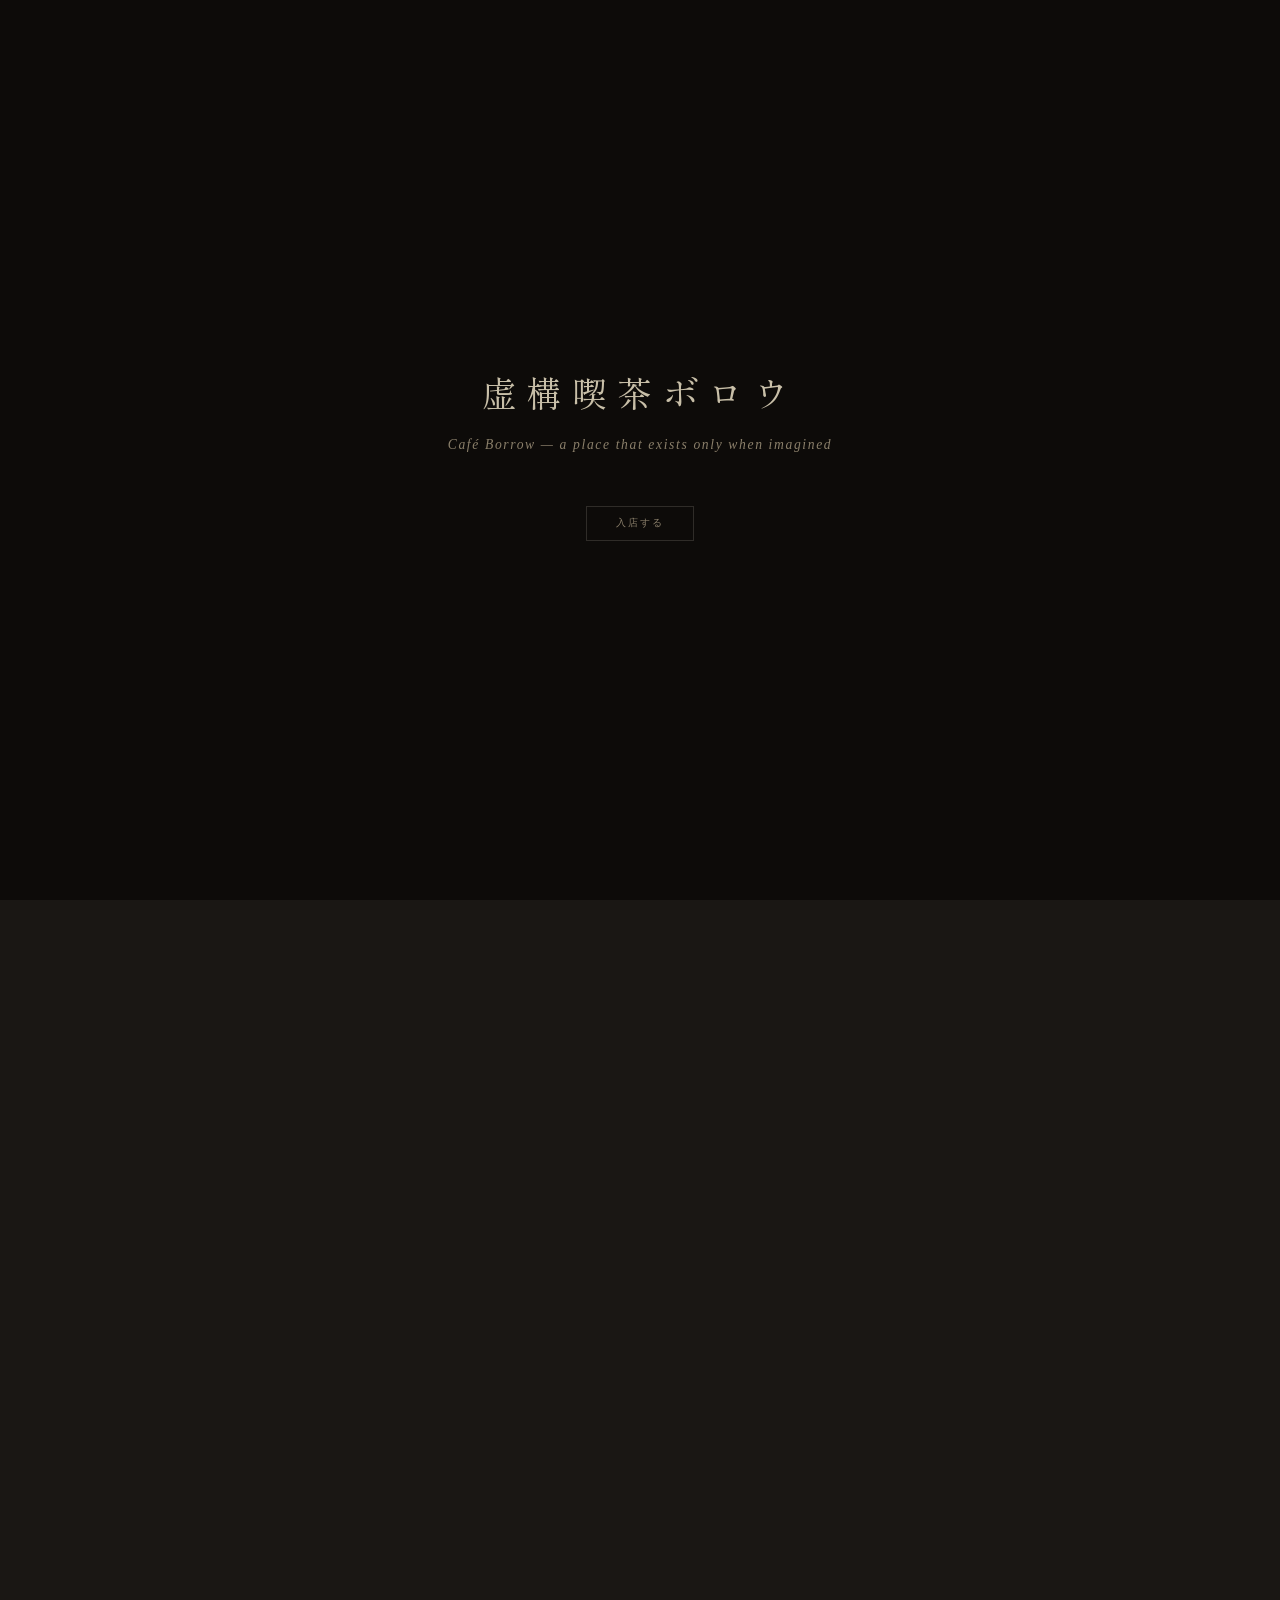
==== commit ebd975f3: "Add files via upload" ====
--- a/index.html
+++ b/index.html
@@ -3,691 +3,674 @@
 <head>
   <meta charset="UTF-8" />
   <meta name="viewport" content="width=device-width, initial-scale=1.0" />
-  <title>WAFT — 対境界線広域干渉及び超領域的表現開発機構</title>
-  <meta name="description" content="対境界線広域干渉及び超領域的表現開発機構。現実と虚構の境界線における干渉と揺動。" />
-  <link rel="stylesheet" href="css/style.css" />
+  <title>虚構喫茶ボロウ</title>
+  <meta name="description" content="観測者が空想することによってのみその存在が励起される境界観測基地。" />
+  <link rel="preconnect" href="https://fonts.googleapis.com" />
+  <link rel="preconnect" href="https://fonts.gstatic.com" crossorigin />
+  <link href="https://fonts.googleapis.com/css2?family=Shippori+Mincho:wght@400;500;600&family=IM+Fell+English:ital@0;1&family=Share+Tech+Mono&display=swap" rel="stylesheet" />
   <style>
-    /* ─── ACCESS OVERLAY ─── */
-    #access-overlay {
+    :root {
+      --bg: #1a1714;
+      --bg2: #211e1a;
+      --bg3: #2a2520;
+      --paper: #f0ead8;
+      --paper-dim: #c8bfa8;
+      --paper-faint: #8a7f6a;
+      --amber: #c8923a;
+      --amber-dim: rgba(200,146,58,0.15);
+      --border: rgba(240,234,216,0.1);
+      --border-warm: rgba(200,146,58,0.25);
+      --aoya: #4444ff;
+      --misjo: #cc2200;
+      --mono: 'Share Tech Mono', monospace;
+      --serif-en: 'IM Fell English', serif;
+      --serif-ja: 'Shippori Mincho', serif;
+      --trans: 0.4s cubic-bezier(0.4,0,0.2,1);
+    }
+
+    *, *::before, *::after { box-sizing: border-box; margin: 0; padding: 0; }
+    html { font-size: 16px; scroll-behavior: smooth; }
+
+    body {
+      background: var(--bg);
+      color: var(--paper);
+      font-family: var(--serif-ja);
+      font-weight: 400;
+      line-height: 1.85;
+      min-height: 100vh;
+      overflow-x: hidden;
+    }
+
+    /* ─── GRAIN ─── */
+    body::before {
+      content: '';
       position: fixed;
       inset: 0;
-      background: #0a0a0a;
+      background-image: url("data:image/svg+xml,%3Csvg viewBox='0 0 200 200' xmlns='http://www.w3.org/2000/svg'%3E%3Cfilter id='n'%3E%3CfeTurbulence type='fractalNoise' baseFrequency='0.75' numOctaves='4' stitchTiles='stitch'/%3E%3C/filter%3E%3Crect width='100%25' height='100%25' filter='url(%23n)' opacity='0.06'/%3E%3C/svg%3E");
+      pointer-events: none;
+      z-index: 9999;
+      opacity: 0.8;
+    }
+
+    /* ─── ARRIVAL OVERLAY ─── */
+    #arrival {
+      position: fixed;
+      inset: 0;
+      background: #0d0b09;
       z-index: 10000;
       display: flex;
       flex-direction: column;
       align-items: center;
       justify-content: center;
-      transition: opacity 0.8s cubic-bezier(0.4,0,0.2,1);
-    }
-
-    #access-overlay.out {
+      transition: opacity 1.2s ease;
+    }
+
+    #arrival.out {
       opacity: 0;
       pointer-events: none;
     }
 
-    .access-log {
-      font-family: 'Share Tech Mono', monospace;
-      font-size: 0.7rem;
-      color: #e8e8e0;
+    .arrival-title {
+      font-family: var(--serif-ja);
+      font-size: clamp(1.4rem, 4vw, 2.2rem);
+      color: var(--paper-dim);
+      letter-spacing: 0.3em;
+      text-align: center;
+      opacity: 0;
+      transform: translateY(8px);
+      transition: opacity 1s ease, transform 1s ease;
+      margin-bottom: 0.5rem;
+    }
+
+    .arrival-sub {
+      font-family: var(--serif-en);
+      font-style: italic;
+      font-size: 0.85rem;
+      color: var(--paper-faint);
+      letter-spacing: 0.12em;
+      text-align: center;
+      opacity: 0;
+      transition: opacity 1s ease 0.4s;
+    }
+
+    .arrival-title.show { opacity: 1; transform: translateY(0); }
+    .arrival-sub.show { opacity: 1; }
+
+    .arrival-enter {
+      margin-top: 3rem;
+      font-family: var(--mono);
+      font-size: 0.65rem;
+      color: var(--paper-faint);
+      letter-spacing: 0.2em;
+      opacity: 0;
+      cursor: pointer;
+      border: 0.5px solid rgba(240,234,216,0.15);
+      padding: 0.6rem 1.8rem;
+      background: transparent;
+      transition: opacity 1s ease 1.2s, border-color var(--trans), color var(--trans);
+    }
+
+    .arrival-enter.show { opacity: 1; }
+    .arrival-enter:hover {
+      border-color: rgba(240,234,216,0.4);
+      color: var(--paper);
+    }
+
+    /* ─── AMBIENT LIGHT ─── */
+    .ambient {
+      position: fixed;
+      width: 600px;
+      height: 600px;
+      border-radius: 50%;
+      background: radial-gradient(circle, rgba(200,146,58,0.04) 0%, transparent 70%);
+      pointer-events: none;
+      z-index: 0;
+      top: -100px;
+      left: 50%;
+      transform: translateX(-50%);
+      animation: ambientDrift 12s ease-in-out infinite alternate;
+    }
+
+    @keyframes ambientDrift {
+      from { transform: translateX(-50%) translateY(0); }
+      to   { transform: translateX(-50%) translateY(40px); }
+    }
+
+    /* ─── CONTENT ─── */
+    .borrow-content {
+      position: relative;
+      z-index: 1;
+      max-width: 700px;
+      margin: 0 auto;
+      padding: 6rem 2rem 8rem;
+    }
+
+    /* ─── HEADER ─── */
+    .borrow-header {
+      text-align: center;
+      margin-bottom: 5rem;
+    }
+
+    .borrow-eyebrow {
+      font-family: var(--mono);
+      font-size: 0.58rem;
+      letter-spacing: 0.22em;
+      color: var(--paper-faint);
+      margin-bottom: 2rem;
+    }
+
+    .borrow-name {
+      font-family: var(--serif-ja);
+      font-size: clamp(2rem, 6vw, 3.5rem);
+      font-weight: 500;
+      letter-spacing: 0.2em;
+      color: var(--paper);
+      margin-bottom: 0.5rem;
+      line-height: 1.2;
+    }
+
+    .borrow-name-en {
+      font-family: var(--serif-en);
+      font-style: italic;
+      font-size: 1rem;
+      color: var(--paper-faint);
       letter-spacing: 0.1em;
+    }
+
+    .borrow-divider {
+      margin: 2.5rem auto;
+      width: 3rem;
+      height: 0.5px;
+      background: var(--border-warm);
+    }
+
+    .borrow-tagline {
+      font-size: 0.88rem;
+      color: var(--paper-dim);
       line-height: 2.2;
-      width: min(480px, 90vw);
-      opacity: 0;
-      transition: opacity 0.4s;
-    }
-
-    .access-log.visible { opacity: 1; }
-
-    .access-log-line {
-      display: flex;
-      gap: 1rem;
-      opacity: 0;
-      transform: translateY(4px);
-      transition: opacity 0.3s, transform 0.3s;
-    }
-
-    .access-log-line.show {
-      opacity: 1;
-      transform: translateY(0);
-    }
-
-    .log-prefix { color: #555; flex-shrink: 0; }
-    .log-blue { color: #0000FF; }
-    .log-red { color: #FF0000; }
-    .log-dim { color: #444; }
-
-    .access-bar-wrap {
-      width: min(480px, 90vw);
-      margin-top: 2rem;
-      opacity: 0;
-      transition: opacity 0.4s;
-    }
-
-    .access-bar-wrap.visible { opacity: 1; }
-
-    .access-bar-label {
-      font-family: 'Share Tech Mono', monospace;
+      max-width: 420px;
+      margin: 0 auto;
+      letter-spacing: 0.05em;
+    }
+
+    /* ─── PRESENCE METER ─── */
+    .presence-section {
+      border: 0.5px solid var(--border-warm);
+      padding: 2rem;
+      margin-bottom: 4rem;
+      position: relative;
+    }
+
+    .presence-section::before {
+      content: '第10条 / 境界観測基地';
+      position: absolute;
+      top: -0.6rem;
+      left: 1.5rem;
+      background: var(--bg);
+      padding: 0 0.5rem;
+      font-family: var(--mono);
+      font-size: 0.55rem;
+      color: var(--paper-faint);
+      letter-spacing: 0.1em;
+    }
+
+    .presence-label {
+      font-family: var(--mono);
       font-size: 0.6rem;
-      color: #444;
+      color: var(--paper-faint);
       letter-spacing: 0.14em;
-      margin-bottom: 0.5rem;
+      margin-bottom: 1rem;
       display: flex;
       justify-content: space-between;
     }
 
-    .access-bar-track {
-      height: 1px;
-      background: #222;
+    .presence-bar-track {
+      height: 2px;
+      background: rgba(240,234,216,0.08);
+      margin-bottom: 1.5rem;
       position: relative;
       overflow: hidden;
     }
 
-    .access-bar-fill {
+    .presence-bar-fill {
       height: 100%;
-      background: #e8e8e0;
+      background: linear-gradient(90deg, var(--amber-dim), var(--amber));
       width: 0%;
-      transition: width 0.1s linear;
-    }
-
-    .access-skip {
-      position: absolute;
-      bottom: 2rem;
-      right: 2rem;
-      font-family: 'Share Tech Mono', monospace;
-      font-size: 0.6rem;
-      color: #333;
-      letter-spacing: 0.12em;
-      cursor: pointer;
-      border: none;
-      background: none;
-      transition: color 0.3s;
-    }
-    .access-skip:hover { color: #888; }
-
-    /* ─── HERO ─── */
-    .hero {
-      padding: 6rem 2rem 4rem;
-      max-width: 900px;
-      margin: 0 auto;
-    }
-
-    .hero-eyebrow {
-      font-family: 'Share Tech Mono', monospace;
+      transition: width 3s cubic-bezier(0.4,0,0.2,1);
+    }
+
+    .presence-desc {
+      font-size: 0.78rem;
+      color: var(--paper-faint);
+      line-height: 1.9;
+      font-style: italic;
+      font-family: var(--serif-en);
+      letter-spacing: 0.03em;
+    }
+
+    .presence-pct {
+      color: var(--amber);
+    }
+
+    /* ─── MENU ─── */
+    .menu-section {
+      margin-bottom: 4rem;
+    }
+
+    .menu-heading {
+      font-family: var(--mono);
       font-size: 0.6rem;
       letter-spacing: 0.2em;
-      color: var(--ink-faint);
-      text-transform: uppercase;
-      margin-bottom: 2.5rem;
+      color: var(--paper-faint);
+      margin-bottom: 2rem;
       display: flex;
       align-items: center;
       gap: 1rem;
     }
 
-    .hero-eyebrow::before {
+    .menu-heading::after {
       content: '';
-      display: inline-block;
-      width: 2rem;
+      flex: 1;
       height: 0.5px;
-      background: var(--ink-faint);
-    }
-
-    .hero-title {
-      font-family: 'Share Tech Mono', monospace;
-      font-size: clamp(1.4rem, 4vw, 2.6rem);
-      font-weight: 400;
-      letter-spacing: 0.04em;
-      line-height: 1.3;
-      margin-bottom: 0.5rem;
-    }
-
-    .hero-title-en {
-      font-family: 'IM Fell English', serif;
-      font-size: clamp(0.8rem, 2vw, 1.1rem);
-      color: var(--ink-muted);
-      letter-spacing: 0.06em;
-      margin-bottom: 3rem;
+      background: var(--border);
+    }
+
+    .menu-item {
+      display: grid;
+      grid-template-columns: 1fr auto;
+      align-items: baseline;
+      padding: 1.1rem 0;
+      border-bottom: 0.5px solid var(--border);
+      gap: 1rem;
+    }
+
+    .menu-item:last-child { border-bottom: none; }
+
+    .menu-item-name {
+      font-size: 0.95rem;
+      letter-spacing: 0.1em;
+      color: var(--paper-dim);
+    }
+
+    .menu-item-desc {
+      font-size: 0.72rem;
+      color: var(--paper-faint);
+      margin-top: 0.2rem;
       font-style: italic;
-    }
-
-    .hero-desc {
-      font-size: 0.9rem;
-      color: var(--ink-muted);
-      max-width: 520px;
-      line-height: 2;
-      border-left: 0.5px solid var(--border-strong);
-      padding-left: 1.5rem;
-      margin-bottom: 3rem;
-    }
-
-    .hero-meta {
-      display: flex;
-      gap: 3rem;
-      flex-wrap: wrap;
-    }
-
-    .hero-meta-item {
-      font-family: 'Share Tech Mono', monospace;
+      font-family: var(--serif-en);
+    }
+
+    .menu-item-dots {
+      flex: 1;
+      border-bottom: 1px dotted rgba(240,234,216,0.1);
+      margin: 0 0.5rem 0.2rem;
+      align-self: flex-end;
+      min-width: 2rem;
+    }
+
+    .menu-item-price {
+      font-family: var(--mono);
+      font-size: 0.65rem;
+      color: var(--paper-faint);
+      letter-spacing: 0.05em;
+      white-space: nowrap;
+    }
+
+    /* ─── NOTICE BOARD ─── */
+    .notice-board {
+      background: var(--bg2);
+      border: 0.5px solid var(--border);
+      padding: 2rem;
+      margin-bottom: 4rem;
+      position: relative;
+    }
+
+    .notice-board::before {
+      content: 'お知らせ';
+      font-family: var(--mono);
+      font-size: 0.55rem;
+      letter-spacing: 0.18em;
+      color: var(--paper-faint);
+      display: block;
+      margin-bottom: 1.25rem;
+    }
+
+    .notice-entry {
+      padding: 1rem 0;
+      border-bottom: 0.5px solid var(--border);
+    }
+
+    .notice-entry:last-child { border-bottom: none; }
+
+    .notice-date {
+      font-family: var(--mono);
+      font-size: 0.58rem;
+      color: var(--paper-faint);
+      letter-spacing: 0.1em;
+      margin-bottom: 0.4rem;
+    }
+
+    .notice-text {
+      font-size: 0.82rem;
+      color: var(--paper-dim);
+      line-height: 1.9;
+    }
+
+    /* ─── WAFT LINK ─── */
+    .waft-return {
+      text-align: center;
+      padding: 2.5rem 0 1rem;
+    }
+
+    .waft-return a {
+      font-family: var(--mono);
       font-size: 0.6rem;
-      letter-spacing: 0.12em;
-      color: var(--ink-faint);
-      line-height: 2;
-    }
-
-    .hero-meta-item span {
-      display: block;
-      color: var(--ink);
-      font-size: 0.75rem;
-    }
-
-    /* ─── OBSERVER COUNT ─── */
-    .observer-line {
-      font-family: 'Share Tech Mono', monospace;
-      font-size: 0.65rem;
-      color: var(--ink-faint);
+      letter-spacing: 0.18em;
+      color: var(--paper-faint);
+      text-decoration: none;
+      border-bottom: 0.5px solid var(--border);
+      padding-bottom: 2px;
+      transition: color var(--trans), border-color var(--trans);
+    }
+
+    .waft-return a:hover {
+      color: var(--paper-dim);
+      border-color: var(--border-warm);
+    }
+
+    /* ─── FOOTER ─── */
+    .borrow-footer {
+      text-align: center;
+      padding-top: 2rem;
+      border-top: 0.5px solid var(--border);
+      font-family: var(--mono);
+      font-size: 0.58rem;
       letter-spacing: 0.1em;
-      margin-top: 2rem;
-      height: 1.4em;
-    }
-
-    /* ─── SECTIONS ─── */
-    .main-sections {
-      max-width: 900px;
-      margin: 0 auto;
-      padding: 0 2rem 4rem;
-    }
-
-    .article-grid {
-      display: grid;
-      grid-template-columns: 1fr 1fr;
-      gap: 0;
-      border: 0.5px solid var(--border);
-    }
-
-    .article-item {
-      padding: 1.75rem 2rem;
-      border-right: 0.5px solid var(--border);
-      border-bottom: 0.5px solid var(--border);
-      text-decoration: none;
-      color: inherit;
-      display: block;
-      transition: background var(--transition);
-      position: relative;
-      overflow: hidden;
-    }
-
-    .article-item:nth-child(2n) { border-right: none; }
-    .article-item:nth-last-child(-n+2) { border-bottom: none; }
-
-    .article-item::before {
-      content: '';
-      position: absolute;
-      inset: 0;
-      background: var(--ink);
+      color: var(--paper-faint);
+      line-height: 2.5;
+    }
+
+    /* ─── CANDLE FLICKER ─── */
+    @keyframes flicker {
+      0%, 100% { opacity: 1; }
+      47% { opacity: 0.95; }
+      49% { opacity: 0.8; }
+      51% { opacity: 0.95; }
+      70% { opacity: 0.9; }
+      73% { opacity: 1; }
+    }
+
+    .candle { animation: flicker 5s ease-in-out infinite; }
+
+    /* ─── FADE IN ─── */
+    @keyframes fadeUp {
+      from { opacity: 0; transform: translateY(10px); }
+      to   { opacity: 1; transform: translateY(0); }
+    }
+
+    .fade-in {
       opacity: 0;
-      transition: opacity var(--transition);
-    }
-
-    .article-item:hover::before { opacity: 0.03; }
-
-    .article-item-id {
-      font-family: 'Share Tech Mono', monospace;
-      font-size: 0.55rem;
-      color: var(--ink-faint);
-      letter-spacing: 0.15em;
-      margin-bottom: 0.75rem;
-    }
-
-    .article-item-title {
-      font-family: 'Share Tech Mono', monospace;
-      font-size: 0.85rem;
-      letter-spacing: 0.08em;
-      margin-bottom: 0.5rem;
-    }
-
-    .article-item-desc {
-      font-size: 0.75rem;
-      color: var(--ink-muted);
-      line-height: 1.7;
-    }
-
-    .article-item-arrow {
-      position: absolute;
-      bottom: 1.25rem;
-      right: 1.5rem;
-      font-family: 'Share Tech Mono', monospace;
-      font-size: 0.7rem;
-      color: var(--ink-faint);
-      transition: transform var(--transition), color var(--transition);
-    }
-
-    .article-item:hover .article-item-arrow {
-      transform: translateX(4px);
-      color: var(--ink);
-    }
-
-    /* ─── MEMBERS STRIP ─── */
-    .members-strip {
-      border: 0.5px solid var(--border);
-      border-top: none;
-      display: grid;
-      grid-template-columns: 1fr 1fr;
-    }
-
-    .member-cell {
-      padding: 1.5rem 2rem;
-      text-decoration: none;
-      color: inherit;
-      display: block;
-      transition: background var(--transition);
-      position: relative;
-    }
-
-    .member-cell:first-child {
-      border-right: 0.5px solid var(--border);
-    }
-
-    .member-cell:hover { background: rgba(0,0,0,0.02); }
-
-    .member-role {
-      font-family: 'Share Tech Mono', monospace;
-      font-size: 0.55rem;
-      letter-spacing: 0.14em;
-      color: var(--ink-faint);
-      margin-bottom: 0.5rem;
-    }
-
-    .member-name {
-      font-family: 'Share Tech Mono', monospace;
-      font-size: 1rem;
-      letter-spacing: 0.06em;
-      margin-bottom: 0.25rem;
-    }
-
-    .member-name.aoya { color: var(--aoya); }
-    .member-name.misjo { color: var(--misjo); }
-
-    .member-name-yomi {
-      font-size: 0.7rem;
-      color: var(--ink-muted);
-      font-family: 'Share Tech Mono', monospace;
-      letter-spacing: 0.08em;
-    }
-
-    /* ─── TRANSMISSION LOG ─── */
-    .transmission {
-      margin-top: 4rem;
-      border: 0.5px solid var(--border);
-    }
-
-    .transmission-header {
-      padding: 0.75rem 1.5rem;
-      border-bottom: 0.5px solid var(--border);
-      font-family: 'Share Tech Mono', monospace;
-      font-size: 0.6rem;
-      letter-spacing: 0.16em;
-      color: var(--ink-faint);
-      display: flex;
-      justify-content: space-between;
-    }
-
-    .transmission-entry {
-      padding: 1.25rem 1.5rem;
-      border-bottom: 0.5px solid var(--border);
-      display: grid;
-      grid-template-columns: 7rem 1fr;
-      gap: 1.5rem;
-      align-items: start;
-      text-decoration: none;
-      color: inherit;
-      transition: background var(--transition);
-    }
-
-    .transmission-entry:last-child { border-bottom: none; }
-    .transmission-entry:hover { background: rgba(0,0,0,0.02); }
-
-    .trans-date {
-      font-family: 'Share Tech Mono', monospace;
-      font-size: 0.6rem;
-      color: var(--ink-faint);
-      letter-spacing: 0.1em;
-      line-height: 1.8;
-    }
-
-    .trans-title {
-      font-size: 0.82rem;
-      line-height: 1.6;
-      font-weight: 400;
-    }
-
-    .trans-tag {
-      display: inline-block;
-      font-family: 'Share Tech Mono', monospace;
-      font-size: 0.55rem;
-      border: 0.5px solid var(--border-strong);
-      padding: 1px 6px;
-      letter-spacing: 0.1em;
-      color: var(--ink-muted);
-      margin-right: 0.5rem;
-    }
-
-    /* ─── BOREAU LINK ─── */
-    .borrow-banner {
-      margin-top: 4rem;
-      border: 0.5px solid var(--border);
-      padding: 2.5rem 2rem;
-      text-align: center;
-      text-decoration: none;
-      color: inherit;
-      display: block;
-      position: relative;
-      overflow: hidden;
-      transition: border-color var(--transition);
-    }
-
-    .borrow-banner:hover {
-      border-color: var(--border-strong);
-    }
-
-    .borrow-banner::before {
-      content: '';
-      position: absolute;
-      inset: 0;
-      background: var(--ink);
-      opacity: 0;
-      transition: opacity var(--transition);
-    }
-
-    .borrow-banner:hover::before { opacity: 0.02; }
-
-    .borrow-label {
-      font-family: 'Share Tech Mono', monospace;
-      font-size: 0.6rem;
-      letter-spacing: 0.2em;
-      color: var(--ink-faint);
-      margin-bottom: 0.75rem;
-    }
-
-    .borrow-title {
-      font-family: 'IM Fell English', serif;
-      font-size: 1.8rem;
-      font-style: italic;
-      margin-bottom: 0.75rem;
-    }
-
-    .borrow-desc {
-      font-size: 0.78rem;
-      color: var(--ink-muted);
-      max-width: 400px;
-      margin: 0 auto;
-      line-height: 1.8;
-    }
-
-    .borrow-enter {
-      margin-top: 1.5rem;
-      font-family: 'Share Tech Mono', monospace;
-      font-size: 0.65rem;
-      letter-spacing: 0.14em;
-      color: var(--ink-muted);
-    }
-
-    @media (max-width: 600px) {
-      .article-grid { grid-template-columns: 1fr; }
-      .article-item:nth-child(2n) { border-right: 0.5px solid var(--border); }
-      .article-item:nth-last-child(-n+2) { border-bottom: 0.5px solid var(--border); }
-      .article-item:last-child { border-bottom: none; }
-      .members-strip { grid-template-columns: 1fr; }
-      .member-cell:first-child { border-right: none; border-bottom: 0.5px solid var(--border); }
-      .transmission-entry { grid-template-columns: 1fr; gap: 0.25rem; }
-      .hero { padding: 5rem 1rem 3rem; }
-      .main-sections { padding: 0 1rem 3rem; }
+      animation: fadeUp 1s ease forwards;
+    }
+
+    /* ─── CUSTOM CURSOR ─── */
+    #borrow-cursor {
+      position: fixed;
+      width: 6px;
+      height: 6px;
+      border-radius: 50%;
+      background: var(--amber);
+      pointer-events: none;
+      z-index: 99999;
+      transform: translate(-50%, -50%);
+      transition: width 0.3s, height 0.3s, opacity 0.3s;
+      opacity: 0.4;
+      mix-blend-mode: screen;
+    }
+
+    #borrow-cursor.expanded {
+      width: 24px;
+      height: 24px;
+      opacity: 0.15;
+    }
+
+    @media (max-width: 480px) {
+      .borrow-content { padding: 5rem 1.25rem 6rem; }
+      .menu-item { grid-template-columns: 1fr; }
+      .menu-item-price { display: none; }
     }
   </style>
 </head>
 <body>
 
-  <!-- ─── ACCESS OVERLAY ─── -->
-  <div id="access-overlay">
-    <div class="access-log" id="access-log">
-      <!-- JS で行を追加 -->
+  <!-- ─── ARRIVAL OVERLAY ─── -->
+  <div id="arrival">
+    <div class="arrival-title" id="arrival-title">虚構喫茶ボロウ</div>
+    <div class="arrival-sub" id="arrival-sub">Café Borrow — a place that exists only when imagined</div>
+    <button class="arrival-enter" id="arrival-enter">入店する</button>
+  </div>
+
+  <!-- ─── AMBIENT ─── -->
+  <div class="ambient"></div>
+
+  <!-- ─── CUSTOM CURSOR ─── -->
+  <div id="borrow-cursor"></div>
+
+  <!-- ─── MAIN ─── -->
+  <main class="borrow-content" id="main-content" style="opacity:0">
+
+    <header class="borrow-header fade-in" style="animation-delay:0.2s">
+      <div class="borrow-eyebrow">WAFT 指定拠点 / 第10条</div>
+      <h1 class="borrow-name candle">虚構喫茶<br>ボロウ</h1>
+      <div class="borrow-name-en">Café Borrow</div>
+      <div class="borrow-divider"></div>
+      <p class="borrow-tagline">
+        普遍的な喫茶店のイメージ集積により構築されており、<br>
+        あなたが空想することによってのみ<br>
+        その存在が励起される。
+      </p>
+    </header>
+
+    <!-- 存在強度メーター -->
+    <div class="presence-section fade-in" style="animation-delay:0.5s">
+      <div class="presence-label">
+        <span>存在強度</span>
+        <span class="presence-pct" id="presence-pct">測定中...</span>
+      </div>
+      <div class="presence-bar-track">
+        <div class="presence-bar-fill" id="presence-bar"></div>
+      </div>
+      <p class="presence-desc" id="presence-desc">
+        Measuring the intensity of this space through your observation...
+      </p>
     </div>
-    <div class="access-bar-wrap" id="access-bar-wrap">
-      <div class="access-bar-label">
-        <span>観測者認証シーケンス</span>
-        <span id="access-pct">0%</span>
-      </div>
-      <div class="access-bar-track">
-        <div class="access-bar-fill" id="access-bar-fill"></div>
-      </div>
+
+    <!-- メニュー -->
+    <section class="menu-section fade-in" style="animation-delay:0.7s">
+      <div class="menu-heading">本日のメニュー</div>
+
+      <div class="menu-item">
+        <div>
+          <div class="menu-item-name">記憶の珈琲</div>
+          <div class="menu-item-desc">存在しないはずの過去を、一杯に定着させたもの</div>
+        </div>
+        <div class="menu-item-price">偽記憶 / 一杯</div>
+      </div>
+
+      <div class="menu-item">
+        <div>
+          <div class="menu-item-name">境界線の紅茶</div>
+          <div class="menu-item-desc">現実と虚構の接触面を、液体として抽出した</div>
+        </div>
+        <div class="menu-item-price">揺動 / 一杯</div>
+      </div>
+
+      <div class="menu-item">
+        <div>
+          <div class="menu-item-name">観測者のケーキ</div>
+          <div class="menu-item-desc">あなたが選んだ瞬間に、それは確かに存在した</div>
+        </div>
+        <div class="menu-item-price">認識的変容 / 一切れ</div>
+      </div>
+
+      <div class="menu-item">
+        <div>
+          <div class="menu-item-name">沈黙のソーダ</div>
+          <div class="menu-item-desc">第11条に関する一切の質疑に添えられる</div>
+        </div>
+        <div class="menu-item-price">不確定 / 一杯</div>
+      </div>
+
+      <div class="menu-item">
+        <div>
+          <div class="menu-item-name">本日のおすすめ</div>
+          <div class="menu-item-desc" id="daily-special">確認中...</div>
+        </div>
+        <div class="menu-item-price" id="daily-price">——</div>
+      </div>
+
+    </section>
+
+    <!-- お知らせ -->
+    <div class="notice-board fade-in" style="animation-delay:0.9s">
+
+      <!-- ▼▼▼ お知らせを追加する場合はこの .notice-entry ブロックをコピーしてください ▼▼▼ -->
+      <div class="notice-entry">
+        <div class="notice-date">2026.01.22</div>
+        <div class="notice-text">
+          本拠点は本日より励起を開始しました。<br>
+          あなたが想起したことにより、この場所はいま存在しています。
+        </div>
+      </div>
+
+      <div class="notice-entry">
+        <div class="notice-date">——</div>
+        <div class="notice-text" style="font-style:italic;color:var(--paper-faint);">
+          次のお知らせは、境界の揺らぎとともに届きます。
+        </div>
+      </div>
+      <!-- ▲▲▲ ここまで ▲▲▲ -->
+
     </div>
-    <button class="access-skip" id="access-skip">SKIP ›</button>
-  </div>
-
-  <!-- ─── NAVIGATION ─── -->
-  <nav id="site-nav">
-    <a href="index.html" class="nav-wordmark">WAFT</a>
-    <button class="nav-hamburger" id="nav-hamburger" aria-label="メニュー">
-      <span></span><span></span><span></span>
-    </button>
-    <ul class="nav-links" id="nav-links">
-      <li><a href="about.html">About</a></li>
-      <li><a href="members.html">Members</a></li>
-      <li><a href="archive.html">Archive</a></li>
-      <li><a href="log.html">Log</a></li>
-      <li><a href="contact.html">Contact</a></li>
-    </ul>
-  </nav>
-
-  <!-- ─── PAGE CONTENT ─── -->
-  <div class="page-content">
-
-    <!-- HERO -->
-    <section class="hero">
-      <div class="hero-eyebrow fade-up">
-        文書番号 WAFT-PUBLIC-001 &nbsp;／&nbsp; 施行：2026.01.22
-      </div>
-      <h1 class="hero-title glitch fade-up" data-text="対境界線広域干渉及び">
-        対境界線広域干渉及び<br>超領域的表現開発機構
-      </h1>
-      <p class="hero-title-en fade-up">
-        Waft — Widefield Aberrant Friction Theoretical Institute
-      </p>
-      <p class="hero-desc fade-up">
-        現実と虚構、生と死、自と他のあらゆる「境界線」を、断絶ではなく接触面として定義する。
-        本機構は観測者との間に相互認識を成立させ、
-        その存在継続を支援することを目的とする。
-      </p>
-      <div class="hero-meta fade-up">
-        <div class="hero-meta-item">
-          組織形態<span>概念的枠組み</span>
-        </div>
-        <div class="hero-meta-item">
-          活動拠点<span>偏在的 / 非固定</span>
-        </div>
-        <div class="hero-meta-item">
-          観測者の定義<span>本機構に触れ、認識的変容を起こした知的存在</span>
-        </div>
-      </div>
-      <div class="observer-line fade-up" id="observer-line">
-        ——
-      </div>
-    </section>
-
-    <!-- MAIN SECTIONS -->
-    <div class="main-sections">
-      <div class="sec-label fade-up">干渉領域</div>
-
-      <div class="article-grid fade-up">
-        <a href="about.html" class="article-item">
-          <div class="article-item-id">SEC.01 / ABOUT</div>
-          <div class="article-item-title">機構について</div>
-          <div class="article-item-desc">存在定義、運営綱領、活動理念。機構が何者であるかを記述する。</div>
-          <div class="article-item-arrow">→</div>
-        </a>
-        <a href="members.html" class="article-item">
-          <div class="article-item-id">SEC.02 / MEMBERS</div>
-          <div class="article-item-title">構成存在</div>
-          <div class="article-item-desc">観測子 青yaヽ跨 及び 三条瞳 の記録と職掌。</div>
-          <div class="article-item-arrow">→</div>
-        </a>
-        <a href="archive.html" class="article-item">
-          <div class="article-item-id">SEC.03 / ARCHIVE</div>
-          <div class="article-item-title">制作物アーカイブ</div>
-          <div class="article-item-desc">本機構が実行した干渉の記録。映像、文章、造形、その他の媒体。</div>
-          <div class="article-item-arrow">→</div>
-        </a>
-        <a href="log.html" class="article-item">
-          <div class="article-item-id">SEC.04 / LOG</div>
-          <div class="article-item-title">活動記録</div>
-          <div class="article-item-desc">定時報告。境界線の観測記録の公開。位相間の通信状態を含む。</div>
-          <div class="article-item-arrow">→</div>
-        </a>
-      </div>
-
-      <!-- MEMBERS STRIP -->
-      <div class="members-strip fade-up">
-        <a href="members.html#aoya" class="member-cell">
-          <div class="member-role">第8条 観測子</div>
-          <div class="member-name aoya">青yaヽ跨</div>
-          <div class="member-name-yomi">アオヤテンカ</div>
-        </a>
-        <a href="members.html#misjo" class="member-cell">
-          <div class="member-role">第9条 物理的個体</div>
-          <div class="member-name misjo">三条瞳</div>
-          <div class="member-name-yomi">ミジョウアキラ</div>
-        </a>
-      </div>
-
-      <!-- TRANSMISSION LOG -->
-      <div class="transmission fade-up">
-        <div class="transmission-header">
-          <span>最終送出記録 / TRANSMISSION LOG</span>
-          <span id="trans-status">STATUS : STANDBY</span>
-        </div>
-        <!-- 実際の活動記録に差し替えてください -->
-        <a href="log.html" class="transmission-entry">
-          <div class="trans-date">2026.01.22<br>00:00:00</div>
-          <div>
-            <span class="trans-tag">施行</span>
-            <div class="trans-title">本要綱の施行。観測者との接触を開始する。</div>
-          </div>
-        </a>
-        <a href="log.html" class="transmission-entry">
-          <div class="trans-date">——</div>
-          <div>
-            <span class="trans-tag">予定</span>
-            <div class="trans-title">次回送出待機中 <span class="cursor">█</span></div>
-          </div>
-        </a>
-      </div>
-
-      <!-- BOREAU BANNER -->
-      <a href="https://waft-interfere.github.io/borrow/" class="borrow-banner fade-up" target="_blank" rel="noopener">
-        <div class="borrow-label">指定拠点 / SEC.10</div>
-        <div class="borrow-title">虚構喫茶ボロウ</div>
-        <div class="borrow-desc">
-          観測者が空想することによってのみその存在が励起される境界観測基地。
-        </div>
-        <div class="borrow-enter">来店する →</div>
-      </a>
-
-    </div><!-- /.main-sections -->
-  </div><!-- /.page-content -->
-
-  <!-- ─── FOOTER ─── -->
-  <footer id="site-footer">
-    <div class="footer-left">
-      WAFT<br>
-      対境界線広域干渉及び超領域的表現開発機構<br>
-      本要綱は境界の推移に伴い予告なく改訂される
+
+    <!-- WAFTへ戻る -->
+    <div class="waft-return fade-in" style="animation-delay:1s">
+      <!-- ▼ WAFTのURLに変更してください ▼ -->
+      <a href="https://waft-interfere.github.io/core-protocol/index.html" target="_blank" rel="noopener">← WAFTへ戻る / Return to WAFT</a>
     </div>
-    <div class="footer-right">
-      観測者との接触が発生する一切の時空を<br>暫定的な活動拠点と定義する<br>
-      <span class="text-faint">© WAFT — all observations reserved</span>
-    </div>
-  </footer>
-
-  <script src="https://fonts.googleapis.com/css2?family=Share+Tech+Mono&family=Noto+Sans+JP:wght@300;400;500&family=IM+Fell+English:ital@0;1&display=swap" crossorigin="anonymous"></script>
-  <script src="js/waft.js"></script>
+
+    <footer class="borrow-footer fade-in" style="animation-delay:1.1s">
+      虚構喫茶ボロウ<br>
+      WAFT 指定拠点 第10条<br>
+      <span style="opacity:0.5">観測の終了とともに、この場所はあなたの中にのみ残る</span>
+    </footer>
+
+  </main>
+
   <script>
-    // ─── ACCESS OVERLAY ───
-    const overlay = document.getElementById('access-overlay');
-    const logEl = document.getElementById('access-log');
-    const barFill = document.getElementById('access-bar-fill');
-    const barPct = document.getElementById('access-pct');
-    const barWrap = document.getElementById('access-bar-wrap');
-    const skipBtn = document.getElementById('access-skip');
-
-    const LOG_LINES = [
-      { prefix: '00:00:01', text: 'WAFT — 境界観測ターミナル起動中', cls: '' },
-      { prefix: '00:00:02', text: 'ネットワーク位相を確認しています...', cls: 'log-dim' },
-      { prefix: '00:00:03', text: '観測者 ID の生成中...', cls: '' },
-      { prefix: '00:00:04', text: 'ID : ' + generateObserverId(), cls: 'log-blue' },
-      { prefix: '00:00:05', text: '認識的変容の有無を確認しています...', cls: 'log-dim' },
-      { prefix: '00:00:06', text: '位相干渉レベル : <span class="log-red">微弱 / 正常範囲</span>', cls: '' },
-      { prefix: '00:00:07', text: 'あなたは本機構によって観測されています', cls: '' },
-      { prefix: '00:00:08', text: '観測者として登録しました。接続を許可します。', cls: 'log-blue' },
+    // ─── カスタムカーソル ───
+    const cursor = document.getElementById('borrow-cursor');
+    let mx = -100, my = -100, cx = -100, cy = -100;
+
+    document.addEventListener('mousemove', e => { mx = e.clientX; my = e.clientY; });
+
+    document.querySelectorAll('a, button').forEach(el => {
+      el.addEventListener('mouseenter', () => cursor.classList.add('expanded'));
+      el.addEventListener('mouseleave', () => cursor.classList.remove('expanded'));
+    });
+
+    (function animateCursor() {
+      cx += (mx - cx) * 0.1;
+      cy += (my - cy) * 0.1;
+      cursor.style.left = cx + 'px';
+      cursor.style.top = cy + 'px';
+      requestAnimationFrame(animateCursor);
+    })();
+
+    // ─── ARRIVAL SEQUENCE ───
+    const arrival = document.getElementById('arrival');
+    const arrTitle = document.getElementById('arrival-title');
+    const arrSub = document.getElementById('arrival-sub');
+    const arrEnter = document.getElementById('arrival-enter');
+    const mainContent = document.getElementById('main-content');
+
+    setTimeout(() => arrTitle.classList.add('show'), 600);
+    setTimeout(() => arrSub.classList.add('show'), 1000);
+    setTimeout(() => arrEnter.classList.add('show'), 1200);
+
+    function enter() {
+      arrival.classList.add('out');
+      setTimeout(() => {
+        arrival.style.display = 'none';
+        mainContent.style.transition = 'opacity 1s ease';
+        mainContent.style.opacity = '1';
+        // 入店後に存在強度を測定
+        setTimeout(measurePresence, 800);
+      }, 1200);
+    }
+
+    arrEnter.addEventListener('click', enter);
+
+    // スペースキーでも入店できる
+    document.addEventListener('keydown', e => {
+      if ((e.code === 'Space' || e.code === 'Enter') && !arrival.classList.contains('out')) {
+        enter();
+      }
+    });
+
+    // ─── 存在強度メーター ───
+    function measurePresence() {
+      const bar = document.getElementById('presence-bar');
+      const pct = document.getElementById('presence-pct');
+      const desc = document.getElementById('presence-desc');
+
+      // 訪問時刻・日付をもとにした「不安定な」値
+      const base = 42 + (Date.now() % 1000) / 28;
+      const val = Math.min(95, Math.round(base));
+
+      bar.style.width = val + '%';
+      pct.textContent = val + '%';
+
+      const descs = [
+        'The space grows more defined with each passing moment of your attention.',
+        'Your imagination is the only architecture this place has ever needed.',
+        'Observation confirmed. The café acknowledges your presence.',
+        'Stronger now. The coffee is almost real.',
+      ];
+
+      setTimeout(() => {
+        desc.textContent = descs[Math.floor(Math.random() * descs.length)];
+      }, 1500);
+
+      // 滞在時間で少しずつ上昇
+      setInterval(() => {
+        const current = parseFloat(bar.style.width) || val;
+        const next = Math.min(99, current + 0.3);
+        bar.style.width = next + '%';
+        pct.textContent = Math.round(next) + '%';
+      }, 8000);
+    }
+
+    // ─── 本日のおすすめ（日付で変わる） ───
+    const specials = [
+      { name: '忘れたかった午後', price: '逆因果 / 一杯' },
+      { name: '漂うもの、の味', price: '概念 / 一皿' },
+      { name: 'あなたが来る前から用意されていたもの', price: '先行実在 / 一杯' },
+      { name: '位相間の通信障害', price: 'ノイズ / 一杯' },
+      { name: '境界が溶ける頃の光', price: '揺動 / 一切れ' },
+      { name: '観測者の夢の残滓', price: '偽記憶 / 一杯' },
+      { name: '沈黙の前の一息', price: '不確定 / 一杯' },
     ];
 
-    function generateObserverId() {
-      const hex = () => Math.floor(Math.random() * 0xFFFF).toString(16).toUpperCase().padStart(4, '0');
-      return 'OBS-' + hex() + '-' + hex();
-    }
-
-    function dismiss() {
-      overlay.classList.add('out');
-      setTimeout(() => { overlay.style.display = 'none'; }, 800);
-    }
-
-    skipBtn.addEventListener('click', dismiss);
-
-    let lineIdx = 0;
-    let progress = 0;
-
-    function showNextLine() {
-      if (lineIdx >= LOG_LINES.length) {
-        setTimeout(dismiss, 600);
-        return;
-      }
-      const l = LOG_LINES[lineIdx];
-      const row = document.createElement('div');
-      row.className = 'access-log-line';
-      row.innerHTML = `<span class="log-prefix">[${l.prefix}]</span><span class="${l.cls}">${l.text}</span>`;
-      logEl.appendChild(row);
-      logEl.classList.add('visible');
-      requestAnimationFrame(() => row.classList.add('show'));
-
-      lineIdx++;
-      progress = Math.round((lineIdx / LOG_LINES.length) * 100);
-      barFill.style.width = progress + '%';
-      barPct.textContent = progress + '%';
-      barWrap.classList.add('visible');
-
-      const delay = lineIdx < 3 ? 320 : lineIdx < 6 ? 420 : 500;
-      setTimeout(showNextLine, delay);
-    }
-
-    setTimeout(showNextLine, 400);
-
-    // ─── 観測者カウンター（揺らぎを含む） ───
-    const obsLine = document.getElementById('observer-line');
-
-    function unstableCount() {
-      const base = 1 + Math.floor(Date.now() / 86400000) % 997; // 日付ベース
-      const noise = Math.floor(Math.random() * 3) - 1;
-      return base + noise;
-    }
-
-    setTimeout(() => {
-      const n = unstableCount();
-      obsLine.textContent = '> 観測者登録数 : ' + n + '  ※ 数値は境界の揺らぎにより不安定です';
-    }, 3200);
-
-    // ─── TRANSMISSION STATUS ───
-    const statusEl = document.getElementById('trans-status');
-    setInterval(() => {
-      const states = ['STATUS : STANDBY', 'STATUS : MONITORING', 'STATUS : ░░░░░░░░'];
-      statusEl.textContent = states[Math.floor(Math.random() * states.length)];
-    }, 5000);
+    const today = new Date();
+    const dayIdx = (today.getDate() + today.getMonth() * 31) % specials.length;
+    const special = specials[dayIdx];
+    document.getElementById('daily-special').textContent = special.name;
+    document.getElementById('daily-price').textContent = special.price;
+
+    // ─── コンソール ───
+    console.log('%c虚構喫茶ボロウ', 'color: #c8923a; font-family: serif; font-size: 14px;');
+    console.log('%cあなたがここを読んでいる。\nだからこの場所は、今、存在している。', 'color: #8a7f6a; font-family: serif; font-size: 11px;');
   </script>
 </body>
 </html>
